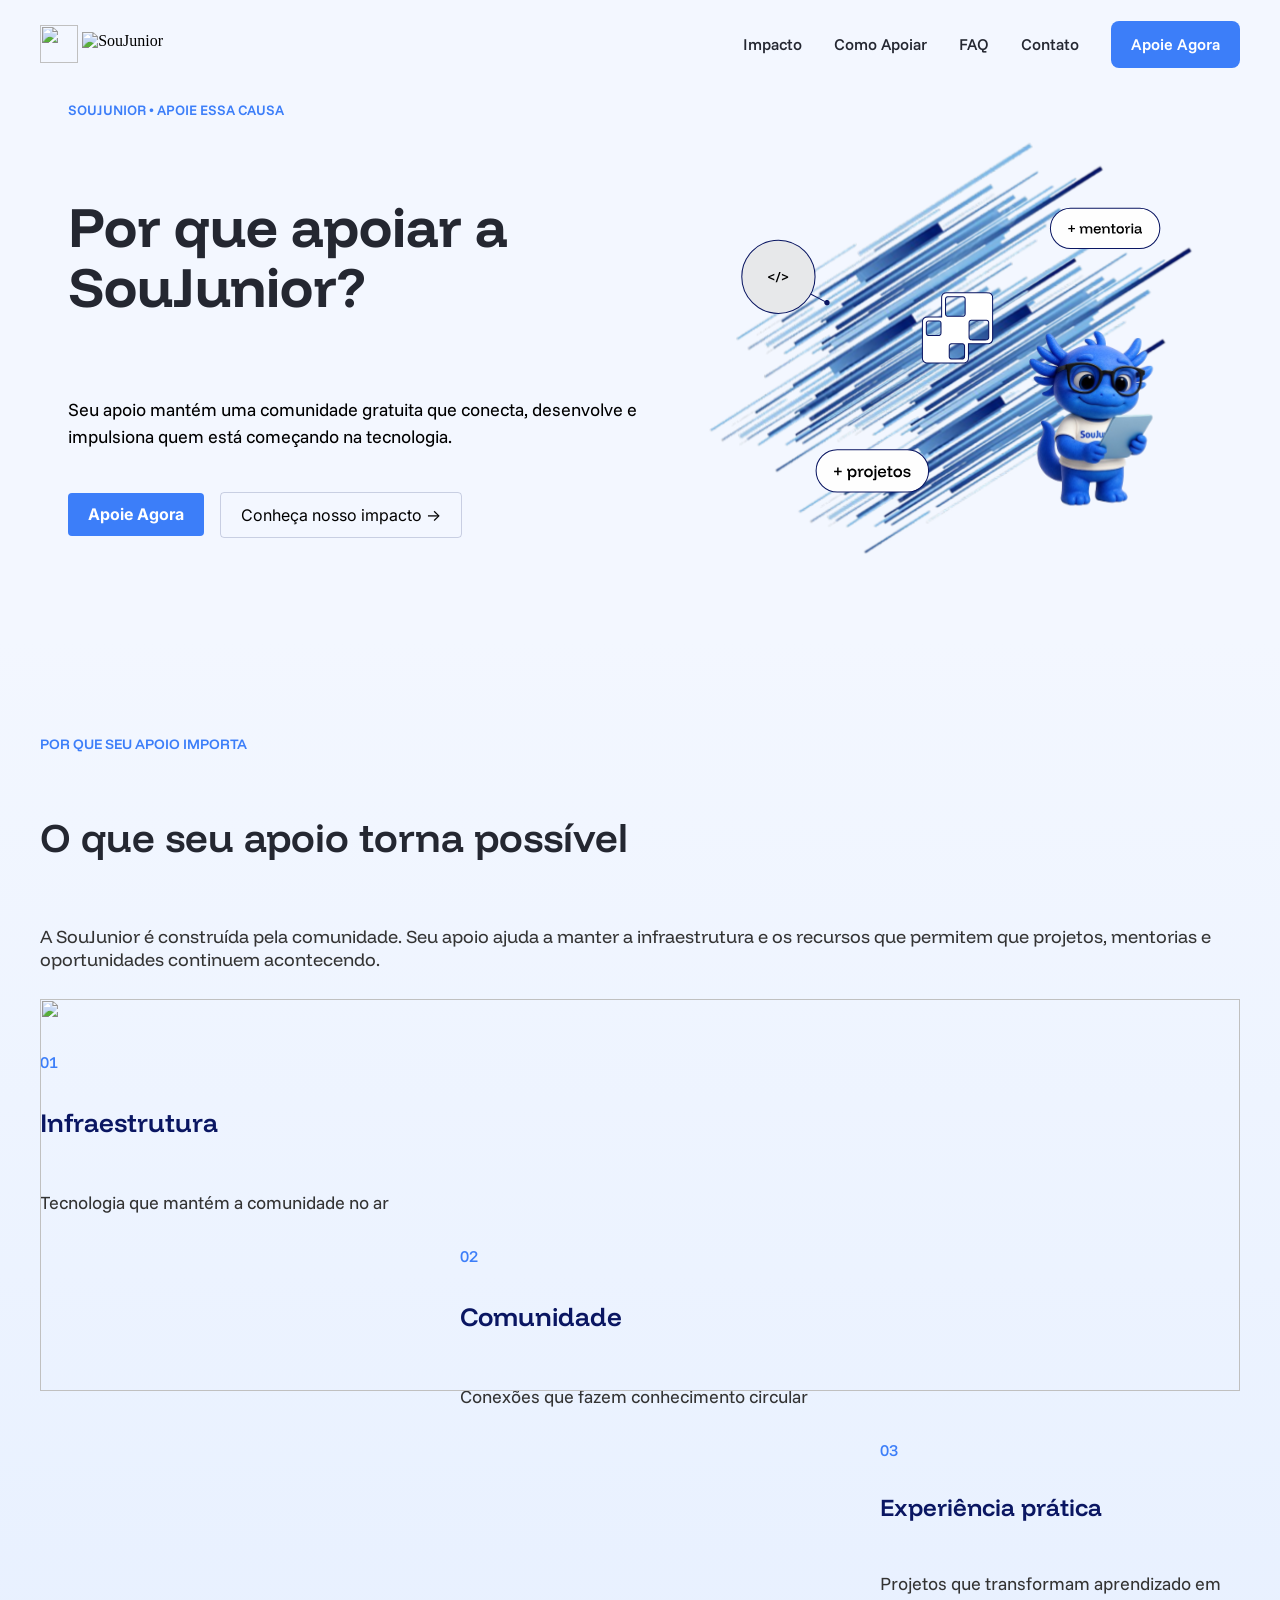
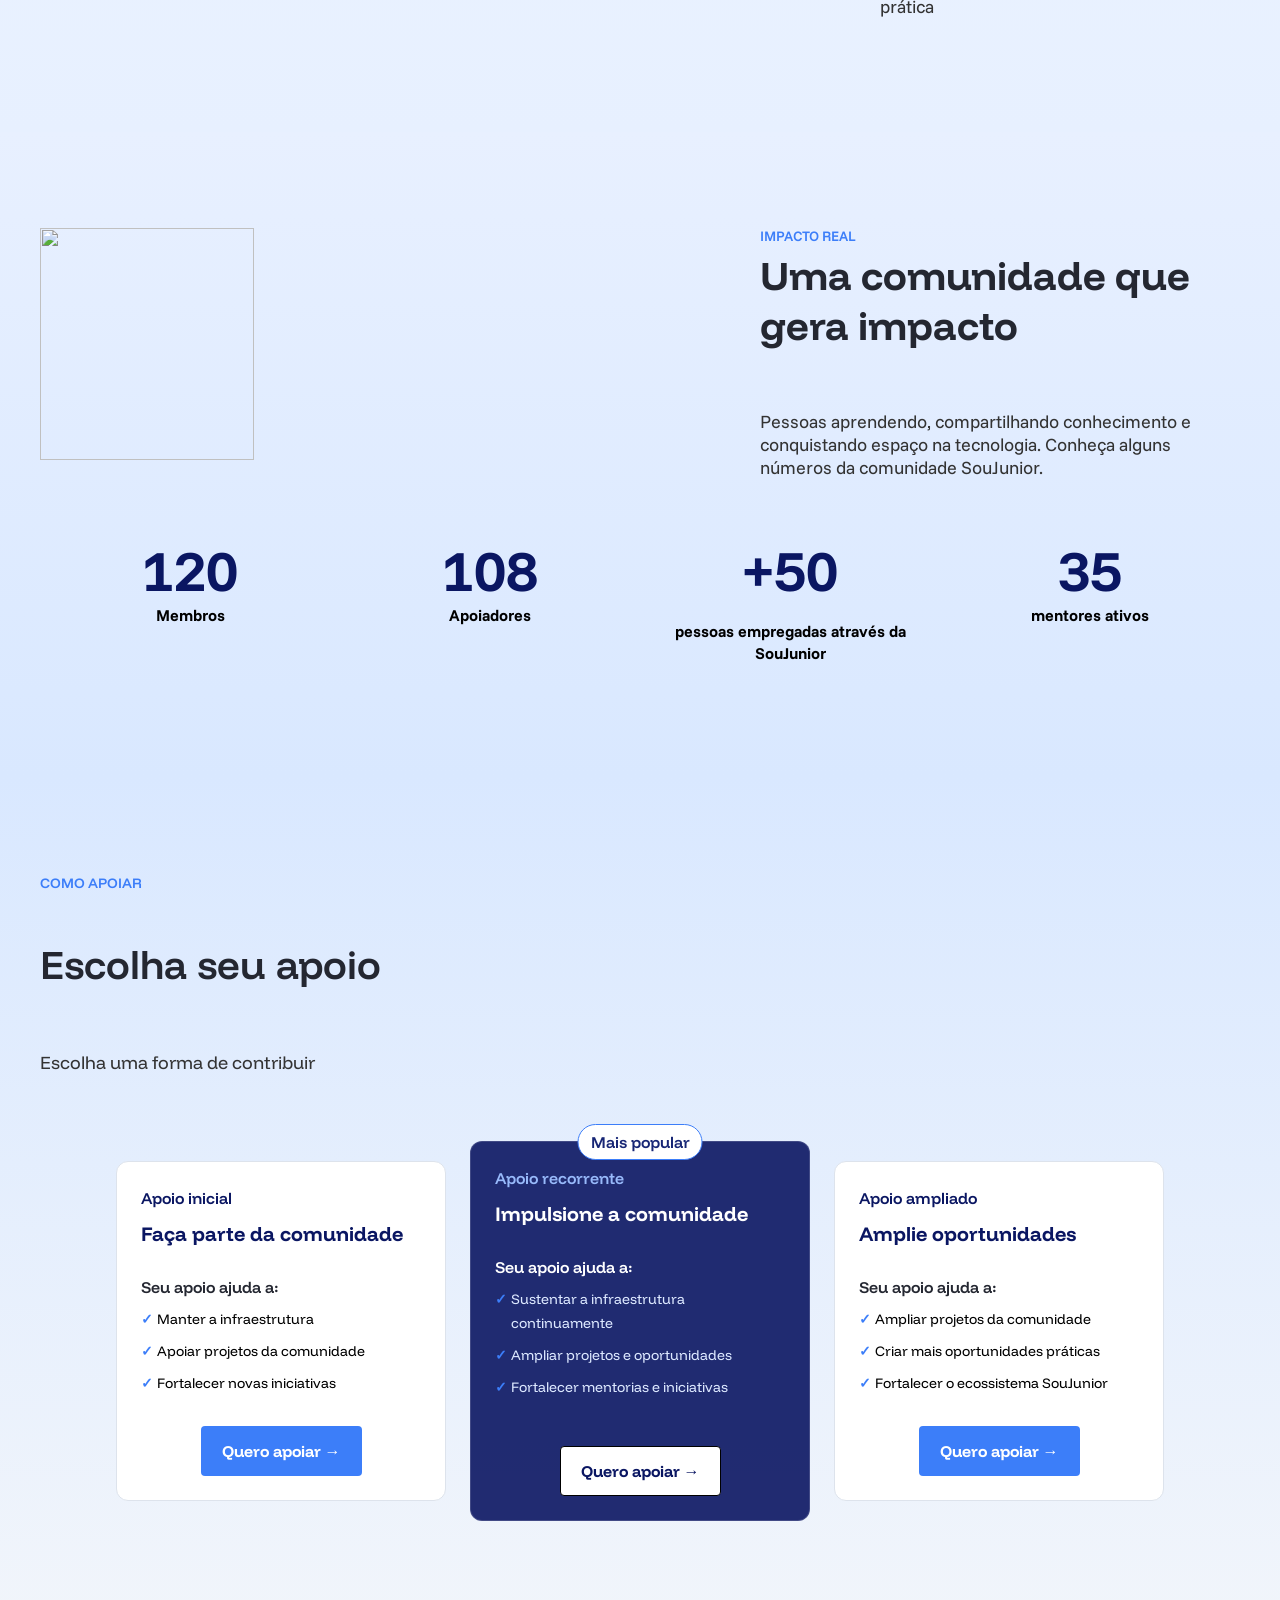
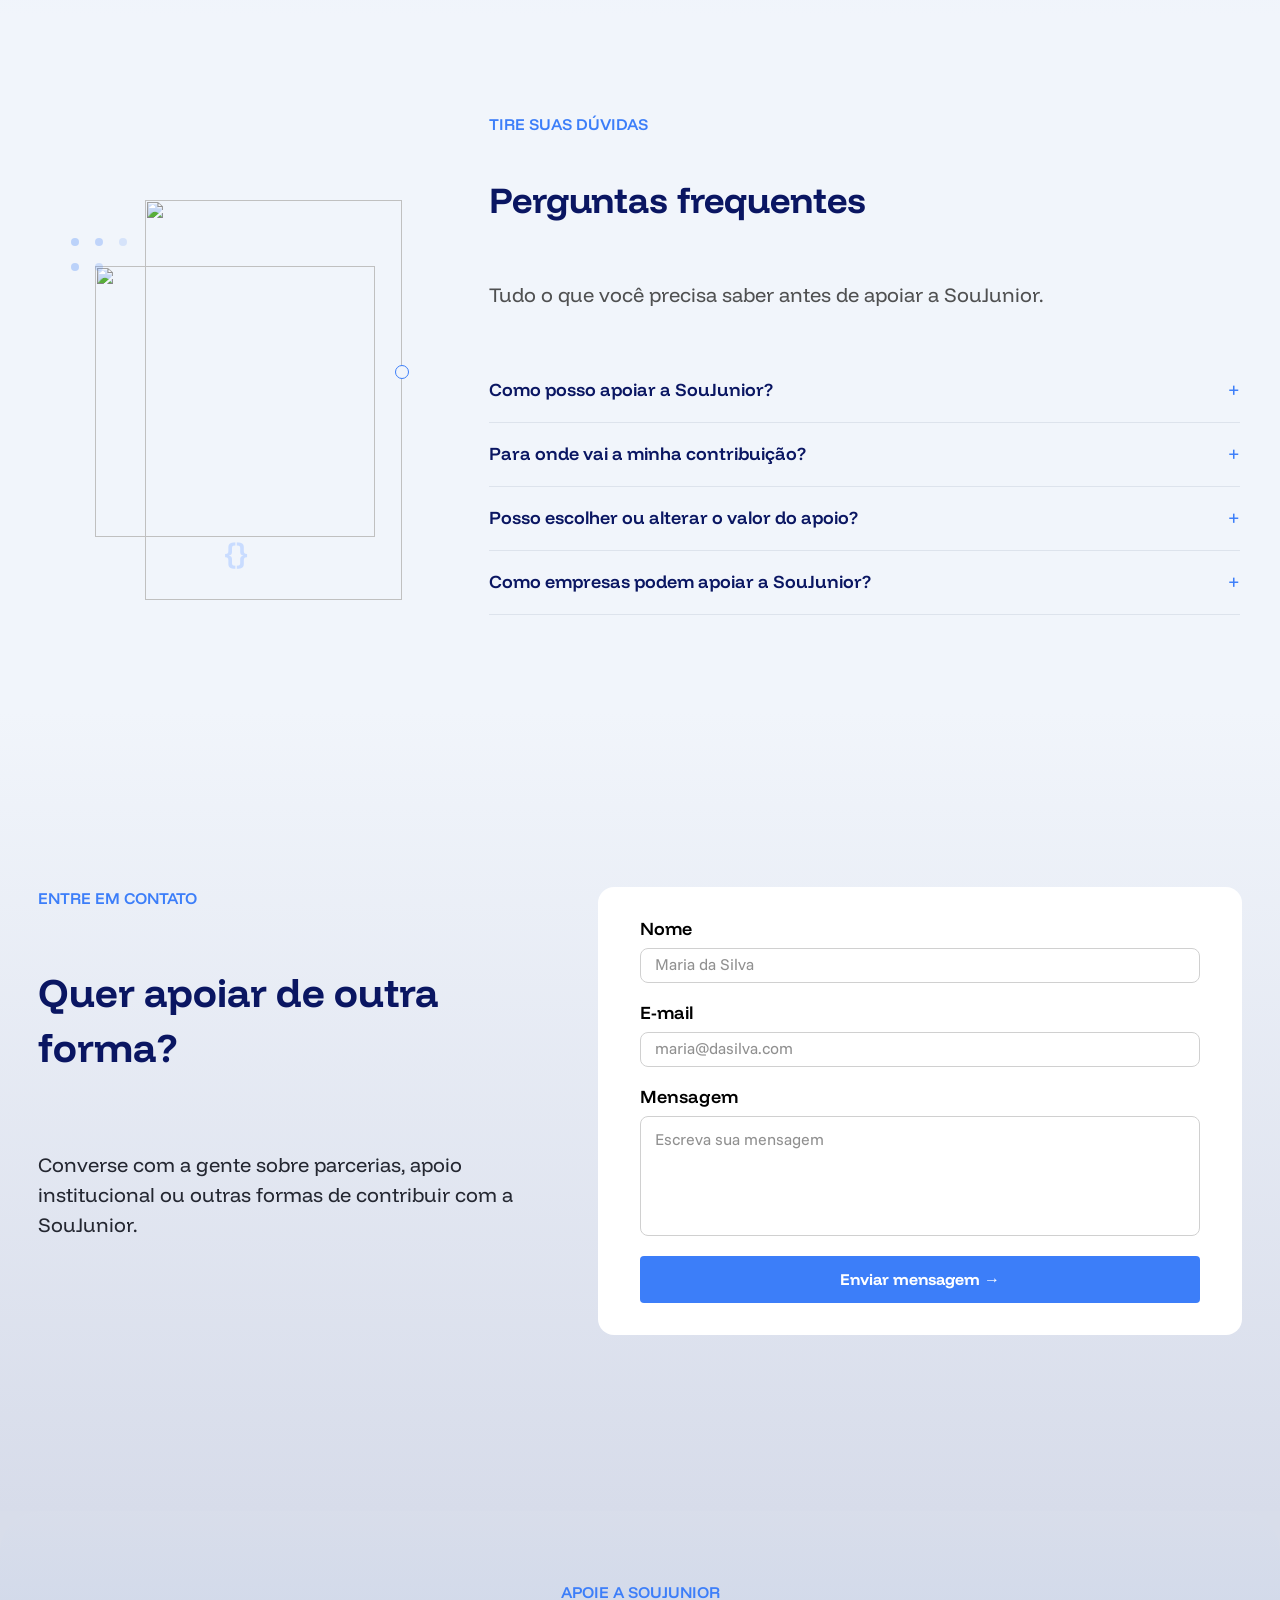
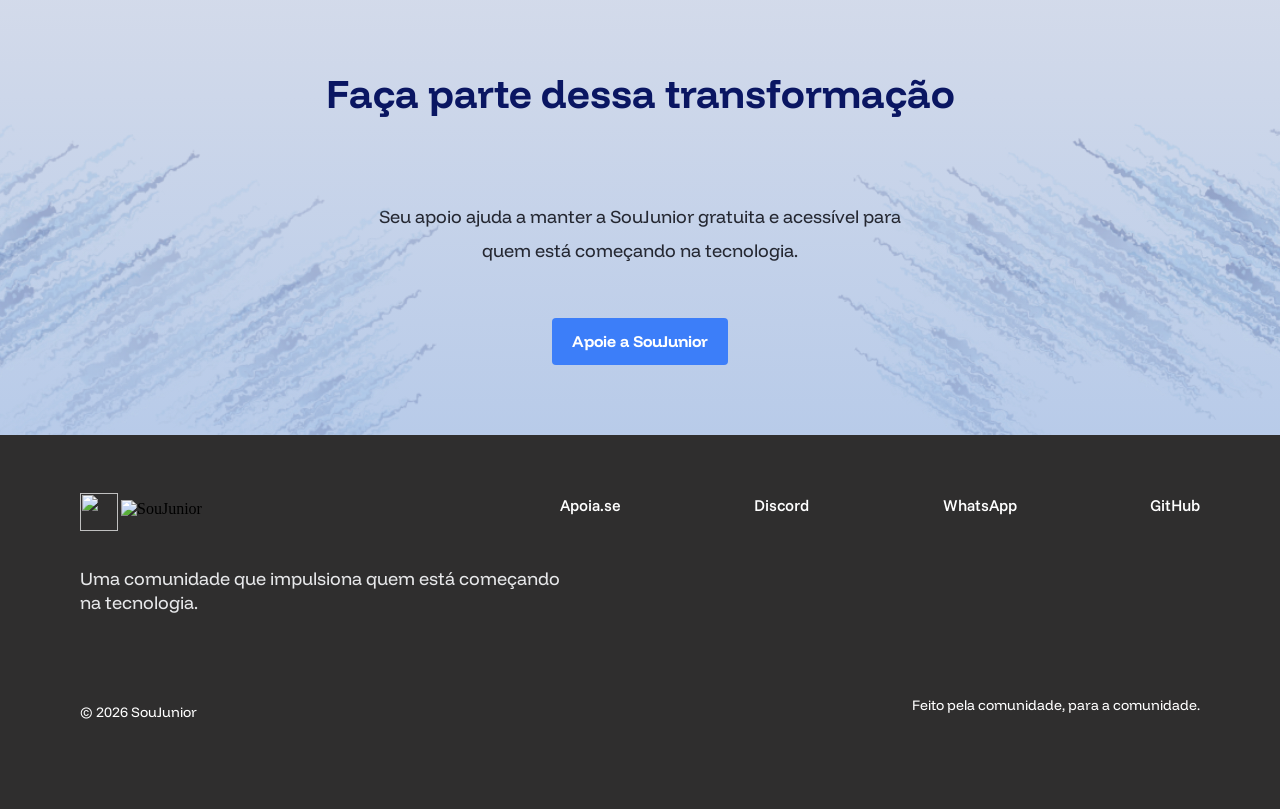
==== frontend/index.html @ 862be3fe "feat: ajusta responsividade e interacoes visuais" ====
<!doctype html>
<html lang="pt-BR">

<head>
  <meta charset="utf-8" />
  <meta name="viewport" content="width=device-width, initial-scale=1" />
  <title>SouJunior — Apoie essa causa</title>
  <link rel="stylesheet" href="css/global.css" />
  <link rel="stylesheet" href="css/style.css" />
</head>

<body>
  <div class="landing-desktop-hi">
    <!-- ==================== HEADER / NAVEGAÇÃO ==================== -->
    <header class="header">
      <div class="header-container">
        <a href="#" class="logomarca" aria-label="SouJunior — voltar ao topo">
          <img class="icone" src="https://c.animaapp.com/MMr1Q--NL_HoixoJA_D-SA/img/icone.svg" alt="" />
          <div class="vector-wrapper">
            <img class="vector-7" src="https://c.animaapp.com/MMr1Q--NL_HoixoJA_D-SA/img/vector.svg" alt="SouJunior" />
          </div>
        </a>
        <nav class="navbar" aria-label="Navegação principal">
          <a href="#impacto" class="text-wrapper-53">Impacto</a>
          <a href="#como-apoiar" class="text-wrapper-53">Como Apoiar</a>
          <a href="#faq" class="text-wrapper-53">FAQ</a>
          <a href="#contato" class="text-wrapper-53">Contato</a>
          <a href="#como-apoiar" class="apoie-agora-CTA">
            <div class="text-wrapper-54">Apoie Agora</div>
          </a>

          <button class="mobile-menu-button" type="button" aria-label="Abrir menu" aria-expanded="false">
            ☰
          </button>

        </nav>
      </div>
    </header>

    <main>
      <!-- ==================== HERO ==================== -->
      <section class="hero">
        <div class="hero-container">
          <div class="hero-content">
            <div class="hero-copy">
              <p class="text-wrapper">SOUJUNIOR • APOIE ESSA CAUSA</p>
              <h1 class="div">Por que apoiar a SouJunior?</h1>
              <p class="p">
                Seu apoio mantém uma comunidade gratuita que conecta,
                desenvolve e impulsiona quem está começando na tecnologia.
              </p>
            </div>
            <div class="hero-actions">
              <a href="#como-apoiar" class="primary-button">
                <div class="text-wrapper-2">Apoie Agora</div>
              </a>
              <a href="#impacto" class="secondary-button">
                <div class="SECONDARY-CTA">Conheça nosso impacto →</div>
              </a>
            </div>
          </div>
          <div class="hero-visual" aria-hidden="true">
            <img class="hero-art" src="assets/images/desenho-hero/hero-art.svg" alt="" />
          </div>
        </div>
      </section>

      <!-- ==================== POR QUE APOIAR ==================== -->
      <section class="support-reason">
        <div class="support-reason-2">
          <div class="support-intro">
            <p class="text-wrapper-6">POR QUE SEU APOIO IMPORTA</p>
            <h2 class="text-wrapper-7">O que seu apoio torna possível</h2>
            <p class="text-wrapper-8">
              A SouJunior é construída pela comunidade. Seu apoio ajuda a
              manter a infraestrutura e os recursos que permitem que projetos,
              mentorias e oportunidades continuem acontecendo.
            </p>
          </div>
          <div class="support-reasons">
            <div class="reason-row">
              <div class="reason-item">
                <div class="text-wrapper-9" aria-hidden="true">01</div>
                <h3 class="text-wrapper-10">Infraestrutura</h3>
                <p class="text-wrapper-11">
                  Tecnologia que mantém a comunidade no ar
                </p>
              </div>
            </div>
            <div class="reason-item-wrapper">
              <div class="reason-item">
                <div class="text-wrapper-9" aria-hidden="true">02</div>
                <h3 class="text-wrapper-10">Comunidade</h3>
                <p class="text-wrapper-11">
                  Conexões que fazem conhecimento circular
                </p>
              </div>
            </div>
            <div class="div-wrapper">
              <div class="reason-item">
                <div class="text-wrapper-9" aria-hidden="true">03</div>
                <h3 class="text-wrapper-12">Experiência prática</h3>
                <p class="text-wrapper-11">
                  Projetos que transformam aprendizado em prática
                </p>
              </div>
            </div>
            <img class="reason-path" alt="" src="https://c.animaapp.com/MMr1Q--NL_HoixoJA_D-SA/img/reason-path.svg" />
          </div>
        </div>
      </section>

      <!-- ==================== IMPACTO ==================== -->
      <section class="impact" id="impacto">
        <div class="impact-container">
          <img class="dot-grid" alt="" src="https://c.animaapp.com/MMr1Q--NL_HoixoJA_D-SA/img/dot-grid.svg" />
          <div class="impact-intro">
            <div class="text-wrapper">IMPACTO REAL</div>
            <h2 class="text-wrapper-13">Uma comunidade que gera impacto</h2>
            <p class="text-wrapper-11">
              Pessoas aprendendo, compartilhando conhecimento e conquistando
              espaço na tecnologia. Conheça alguns números da comunidade
              SouJunior.
            </p>
          </div>
          <div class="impact-metric">
            <div class="metric">
              <div class="text-wrapper-14">120</div>
              <div class="text-wrapper-15">Membros</div>
            </div>
            <div class="metric-2">
              <div class="text-wrapper-14">108</div>
              <div class="text-wrapper-15">Apoiadores</div>
            </div>
            <div class="metric-3">
              <div class="text-wrapper-14">+50</div>
              <p class="text-wrapper-15">
                pessoas empregadas através da SouJunior
              </p>
            </div>
            <div class="metric-4">
              <div class="text-wrapper-14">35</div>
              <div class="text-wrapper-15">mentores ativos</div>
            </div>
          </div>
        </div>
      </section>

      <!-- ==================== COMO APOIAR ==================== -->
      <section class="support" id="como-apoiar">
        <div class="support-container">
          <div class="support-intro-2">
            <div class="text-wrapper-17">COMO APOIAR</div>
            <h2 class="text-wrapper-18">Escolha seu apoio</h2>
            <p class="text-wrapper-19">Escolha uma forma de contribuir</p>
          </div>
          <div class="support-options">

            <article class="support-option">
              <div class="support-option__content">
                <h3 class="support-option__eyebrow">Apoio inicial</h3>
                <div class="support-option__header">
                  <p class="support-option__title">Faça parte da comunidade</p>
                  <img class="support-option__divider" alt=""
                    src="https://c.animaapp.com/MMr1Q--NL_HoixoJA_D-SA/img/vector-3.svg" />
                </div>
                <div class="support-option__benefits">
                  <p class="support-option__benefits-label">Seu apoio ajuda a:</p>
                  <ul class="benefit-list">
                    <li class="benefit-item">Manter a infraestrutura</li>
                    <li class="benefit-item">Apoiar projetos da comunidade</li>
                    <li class="benefit-item">Fortalecer novas iniciativas</li>
                  </ul>
                </div>
              </div>
              <a href="https://novo.apoia.se/support/soujunior/new" target="_blank" rel="noopener noreferrer"
                class="support-option__cta">Quero apoiar →</a>
            </article>

            <article class="support-option support-option--featured">
              <span class="support-option__badge">Mais popular</span>
              <div class="support-option__content">
                <h3 class="support-option__eyebrow">Apoio recorrente</h3>
                <div class="support-option__header">
                  <p class="support-option__title">Impulsione a comunidade</p>
                  <img class="support-option__divider" alt=""
                    src="https://c.animaapp.com/MMr1Q--NL_HoixoJA_D-SA/img/vector-3.svg" />
                </div>
                <div class="support-option__benefits">
                  <p class="support-option__benefits-label">Seu apoio ajuda a:</p>
                  <ul class="benefit-list">
                    <li class="benefit-item">Sustentar a infraestrutura continuamente</li>
                    <li class="benefit-item">Ampliar projetos e oportunidades</li>
                    <li class="benefit-item">Fortalecer mentorias e iniciativas</li>
                  </ul>
                </div>
              </div>
              <a href="https://novo.apoia.se/support/soujunior/new" target="_blank" rel="noopener noreferrer"
                class="support-option__cta">Quero apoiar →</a>
            </article>

            <article class="support-option">
              <div class="support-option__content">
                <h3 class="support-option__eyebrow">Apoio ampliado</h3>
                <div class="support-option__header">
                  <p class="support-option__title">Amplie oportunidades</p>
                  <img class="support-option__divider" alt=""
                    src="https://c.animaapp.com/MMr1Q--NL_HoixoJA_D-SA/img/vector-3.svg" />
                </div>
                <div class="support-option__benefits">
                  <p class="support-option__benefits-label">Seu apoio ajuda a:</p>
                  <ul class="benefit-list">
                    <li class="benefit-item">Ampliar projetos da comunidade</li>
                    <li class="benefit-item">Criar mais oportunidades práticas</li>
                    <li class="benefit-item">Fortalecer o ecossistema SouJunior</li>
                  </ul>
                </div>
              </div>
              <a href="https://novo.apoia.se/support/soujunior/new" target="_blank" rel="noopener noreferrer"
                class="support-option__cta">Quero apoiar →</a>
            </article>

          </div>
          <div class="support-carousel-controls" aria-hidden="true">
            <span class="carousel-arrow">←</span>

            <div class="carousel-dots">
              <span></span>
              <span class="active"></span>
              <span></span>
            </div>

            <span class="carousel-arrow">→</span>
          </div>

        </div>
      </section>

      <!-- ==================== FAQ ==================== -->
      <section class="FAQ" id="faq">
        <div class="FAQ-container">
          <div class="FAQ-visual" aria-hidden="true">
            <div class="text-wrapper-37">{}</div>
            <img class="jutsu-juno-FAQ" alt=""
              src="https://c.animaapp.com/MMr1Q--NL_HoixoJA_D-SA/img/jutsu-juno-faq-1.png" />
            <img class="vector-3" alt="" src="https://c.animaapp.com/MMr1Q--NL_HoixoJA_D-SA/img/vector-10.svg" />
            <div class="ellipse"></div>
            <div class="ellipse-2"></div>
            <div class="ellipse-3"></div>
            <div class="ellipse-4"></div>
            <div class="ellipse-5"></div>
            <div class="ellipse-6"></div>
          </div>
          <div class="FAQ-content">
            <div class="FAQ-intro">
              <div class="text-wrapper-38">TIRE SUAS DÚVIDAS</div>
              <h2 class="text-wrapper-39">Perguntas frequentes</h2>
              <p class="text-wrapper-40">
                Tudo o que você precisa saber antes de apoiar a SouJunior.
              </p>
            </div>
            <div class="FAQ-list">
              <div class="FAQ-item">
                <button class="FAQ-question" type="button" aria-expanded="false" aria-controls="faq-resposta-1">
                  <span class="text-wrapper-41">Como posso apoiar a SouJunior?</span>
                  <span class="text-wrapper-42" aria-hidden="true">+</span>
                </button>
                <div class="FAQ-answer" id="faq-resposta-1">
                  <p>
                    Você pode apoiar escolhendo um dos planos na seção "Como
                    Apoiar" — apoio inicial, recorrente ou ampliado — e
                    concluindo sua contribuição direto pelo Apoia.se.
                  </p>
                </div>
              </div>

              <div class="FAQ-item">
                <button class="FAQ-question" type="button" aria-expanded="false" aria-controls="faq-resposta-2">
                  <span class="text-wrapper-41">Para onde vai a minha contribuição?</span>
                  <span class="text-wrapper-42" aria-hidden="true">+</span>
                </button>
                <div class="FAQ-answer" id="faq-resposta-2">
                  <p>
                    Sua contribuição ajuda a manter a infraestrutura da
                    comunidade, viabilizar mentorias e sustentar projetos
                    práticos para quem está começando na tecnologia.
                  </p>
                </div>
              </div>

              <div class="FAQ-item">
                <button class="FAQ-question" type="button" aria-expanded="false" aria-controls="faq-resposta-3">
                  <span class="text-wrapper-41">Posso escolher ou alterar o valor do apoio?</span>
                  <span class="text-wrapper-42" aria-hidden="true">+</span>
                </button>
                <div class="FAQ-answer" id="faq-resposta-3">
                  <p>
                    Sim! Você escolhe o plano que fizer mais sentido pra você
                    e pode ajustar ou cancelar sua contribuição a qualquer
                    momento pela plataforma do Apoia.se.
                  </p>
                </div>
              </div>

              <div class="FAQ-item">
                <button class="FAQ-question" type="button" aria-expanded="false" aria-controls="faq-resposta-4">
                  <span class="text-wrapper-41">Como empresas podem apoiar a SouJunior?</span>
                  <span class="text-wrapper-42" aria-hidden="true">+</span>
                </button>
                <div class="FAQ-answer" id="faq-resposta-4">
                  <p>
                    Empresas podem contribuir através de parcerias
                    institucionais ou patrocínios. Entre em contato pela seção
                    "Contato" para conversar sobre as opções disponíveis.
                  </p>
                </div>
              </div>
            </div>
          </div>
        </div>
      </section>

      <!-- ==================== CONTATO ==================== -->
      <section class="contact" id="contato">
        <div class="contact-container">
          <div class="contact-content">
            <div class="contact-info">
              <div class="contact-header">
                <div class="text-wrapper-38">ENTRE EM CONTATO</div>
              </div>
              <h2 class="text-wrapper-43">Quer apoiar de outra forma?</h2>
              <p class="text-wrapper-44">
                Converse com a gente sobre parcerias, apoio institucional ou
                outras formas de contribuir com a SouJunior.
              </p>
            </div>
            <form class="contact-form" id="contact-form" novalidate>
              <div class="contact-form-content">
                <div class="div-4">
                  <label for="contato-nome" class="text-wrapper-45">Nome</label>
                  <div class="frame">
                    <input type="text" id="contato-nome" name="nome" class="text-wrapper-46 form-input"
                      placeholder="Maria da Silva" autocomplete="name" required />
                  </div>
                </div>
                <div class="div-4">
                  <label for="contato-email" class="text-wrapper-45">E-mail</label>
                  <div class="frame-2">
                    <input type="email" id="contato-email" name="email" class="text-wrapper-46 form-input"
                      placeholder="maria@dasilva.com" autocomplete="email" required />
                  </div>
                </div>
                <div class="field-message">
                  <label for="contato-mensagem" class="text-wrapper-45">Mensagem</label>
                  <div class="frame-3">
                    <textarea id="contato-mensagem" name="mensagem" class="text-wrapper-47 form-input"
                      placeholder="Escreva sua mensagem" rows="4" required></textarea>
                  </div>
                </div>
                <button type="submit" class="CTA-2">
                  <div class="text-wrapper-25">Enviar mensagem →</div>
                </button>
              </div>
            </form>
          </div>
        </div>
      </section>
    </main>

    <!-- ==================== CTA FINAL ==================== -->
    <div class="full-final-CTA">
      <div class="final-CTA">
        <div class="final-CTA-container">
          <div class="text-wrapper-48">APOIE A SOUJUNIOR</div>
          <h2 class="text-wrapper-49">Faça parte dessa transformação</h2>
          <p class="text-wrapper-50">
            Seu apoio ajuda a manter a SouJunior gratuita e acessível para
            quem está começando na tecnologia.
          </p>
          <a href="https://apoia.se/soujunior" target="_blank" rel="noopener noreferrer" class="CTA-3">
            <div class="text-wrapper-25">Apoie a SouJunior</div>
          </a>
        </div>
        <img class="cta-streaks-left" alt="" src="assets/images/desenho-final-cta/final-cta-left-streaks.png" />
        <img class="cta-streaks-right" alt="" src="assets/images/desenho-final-cta/final-cta-right-streaks.png" />
      </div>
    </div>

    <!-- ==================== FOOTER ==================== -->
    <footer class="footer">
      <div class="footer-container">
        <div class="footer-main">
          <div class="footer-brand">
            <div class="logomarca">
              <img class="icone" alt="" src="https://c.animaapp.com/MMr1Q--NL_HoixoJA_D-SA/img/icone-1.svg" />
              <div class="logotipo">
                <img class="vector-5" alt="SouJunior"
                  src="https://c.animaapp.com/MMr1Q--NL_HoixoJA_D-SA/img/vector-2.svg" />
              </div>
            </div>
            <p class="text-wrapper-51">
              Uma comunidade que impulsiona quem está começando na tecnologia.
            </p>
          </div>

          <nav class="footer-links" aria-label="Links da SouJunior">
            <a href="https://apoia.se/soujunior" target="_blank" rel="noopener noreferrer">Apoia.se</a>
            <a href="https://discord.gg/FkBcf3vdQZ" target="_blank" rel="noopener noreferrer">Discord</a>
            <a href="https://chat.whatsapp.com/JJzCM1qMK1w1YOhOk7QB3W" target="_blank"
              rel="noopener noreferrer">WhatsApp</a>
            <a href="https://github.com/SouJunior/" target="_blank" rel="noopener noreferrer">GitHub</a>
          </nav>
        </div>
        <img class="vector-6" alt="" src="https://c.animaapp.com/MMr1Q--NL_HoixoJA_D-SA/img/vector-8.svg" />
        <div class="footer-bottom">
          <div class="text-wrapper-52">© 2026 SouJunior</div>
          <p class="text-wrapper-52">
            Feito pela comunidade, para a comunidade.
          </p>
        </div>
      </div>
    </footer>
  </div>
</body>

</html>
---- frontend/css/global.css ----
@import url("https://cdnjs.cloudflare.com/ajax/libs/meyer-reset/2.0/reset.min.css");
@import url("https://fonts.googleapis.com/css?family=Funnel+Sans:500,400,600|Funnel+Display:400,500,700,600|Inter:700,400");
* {
  -webkit-font-smoothing: antialiased;
  box-sizing: border-box;
}
html,
body {
  margin: 0px;
  min-height: 100%;
}
/* a blue color as a generic focus style */
button:focus-visible {
  outline: 2px solid #4a90e2 !important;
  outline: -webkit-focus-ring-color auto 5px !important;
}
a {
  text-decoration: none;
}
---- frontend/css/style.css ----
/* ==========================================================================
   SOUJUNIOR — LANDING PAGE

   Índice
   01. Base
   02. Header
   03. Hero
   04. Por que apoiar
   05. Impacto
   06. Como apoiar
   07. FAQ
   08. Contato
   09. CTA final
   10. Footer
   11. Acessibilidade
   12. Responsividade

   Convenções
   - Tamanhos e espaçamentos em rem (1rem = 16px) e %.
   - Bordas, linhas e sombras de 1px permanecem em px.
   ========================================================================== */

/* ==========================================================================
   01. BASE
   ========================================================================== */

html,
body {
  margin: 0;
  padding: 0;
  width: 100%;
  min-height: 100%;
  scroll-behavior: smooth;
}

.landing-desktop-hi {
  display: flex;
  flex-direction: column;
  align-items: stretch;
  justify-content: flex-start;
  position: relative;
  width: 100%;
  min-height: 100vh;
  background-color: #ededed;
  overflow-y: auto;
}

/* Links e botões */
.landing-desktop-hi a {
  text-decoration: none;
  color: inherit;
}

.landing-desktop-hi button {
  font-family: inherit;
  font-size: inherit;
  color: inherit;
  background: none;
  border: none;
  cursor: pointer;
  text-align: left;
}

/* Corrige o bug de "tela travada"*/
.landing-desktop-hi a,
.landing-desktop-hi button {
  touch-action: manipulation;
  -webkit-touch-callout: none;
  -webkit-user-select: none;
  user-select: none;
}

.landing-desktop-hi a:focus-visible,
.landing-desktop-hi button:focus-visible {
  outline: 2px solid #3c7ef9;
  outline-offset: 2px;
  border-radius: 0.25rem;
}

/* Logotipo (header e footer) */
.landing-desktop-hi .logomarca {
  display: flex;
  width: 12.75rem;
  height: 2.375rem;
  align-items: center;
  justify-content: center;
  position: relative;
}

.landing-desktop-hi .icone {
  position: relative;
  width: 2.375rem;
  height: 2.375rem;
}


/* ==========================================================================
   02. HEADER
   ========================================================================== */

.landing-desktop-hi .header {
  display: flex;
  width: 100%;
  height: 5.5rem;
  align-items: center;
  justify-content: center;
  position: fixed;
  top: 0;
  left: 0;
  z-index: 1000;
  background-color: transparent;
  transition:
    background-color 0.3s ease,
    box-shadow 0.3s ease;
}

.landing-desktop-hi .header.scrolled {
  background-color: #ffffff;
  box-shadow: 0 2px 12px rgba(0, 0, 0, 0.08);
}

.landing-desktop-hi .header-container {
  display: flex;
  width: 75rem;
  max-width: calc(100% - 3rem);
  margin: 0 auto;
  align-items: center;
  justify-content: space-between;
  position: relative;
  align-self: stretch;
}

.landing-desktop-hi .vector-wrapper {
  display: flex;
  width: 10.625rem;
  height: 2.375rem;
  align-items: center;
  justify-content: center;
  position: relative;
  margin-left: -0.25rem;
}

.landing-desktop-hi .vector-7 {
  position: relative;
  width: 9.5994rem;
  height: 1.525rem;
}

.landing-desktop-hi .navbar {
  display: inline-flex;
  align-items: center;
  justify-content: center;
  gap: 2rem;
  position: relative;
  flex: 0 0 auto;
}

.landing-desktop-hi .text-wrapper-53 {
  position: relative;
  width: fit-content;
  font-family: "Funnel Sans", Helvetica;
  font-weight: 500;
  color: #242731;
  font-size: 1rem;
  letter-spacing: 0;
  line-height: 1.5rem;
  white-space: nowrap;

}

.landing-desktop-hi .navbar>a:not(.apoie-agora-CTA):hover {
  color: #3c7ef9;
}

.landing-desktop-hi .apoie-agora-CTA {
  display: inline-flex;
  align-items: center;
  justify-content: center;
  padding: 0.75rem 1.25rem;
  position: relative;
  flex: 0 0 auto;
  background-color: #3c7ef9;
  border-radius: 0.5rem;
}

.landing-desktop-hi .text-wrapper-54 {
  position: relative;
  width: fit-content;
  margin-top: -1px;
  font-family: "Funnel Sans", Helvetica;
  font-weight: 600;
  color: #ffffff;
  font-size: 1rem;
  letter-spacing: 0;
  line-height: 1.5rem;
  white-space: nowrap;
}

.landing-desktop-hi .mobile-menu-button {
  display: none;
}

/* ==========================================================================
   03. HERO
   ========================================================================== */

.landing-desktop-hi .hero {
  display: flex;
  min-height: 40rem;
  align-items: center;
  justify-content: center;
  position: relative;
  align-self: stretch;
  width: 100%;
  padding: 0 1.5rem;
  box-sizing: border-box;
  background-color: #f3f7ff;
}

.landing-desktop-hi .hero-container {
  display: flex;
  width: 100%;
  max-width: 75rem;
  align-items: center;
  justify-content: center;
  gap: 4rem;
  position: relative;
  align-self: stretch;
}

/* Texto */
.landing-desktop-hi .hero-content {
  display: flex;
  flex-direction: column;
  width: 35.5625rem;
  align-items: flex-start;
  justify-content: center;
  gap: 1.5rem;
  position: relative;
}

.landing-desktop-hi .hero-copy {
  display: flex;
  flex-direction: column;
  align-items: flex-start;
  gap: 1rem;
  position: relative;
  align-self: stretch;
  width: 100%;
  flex: 0 0 auto;
}

.landing-desktop-hi .text-wrapper {
  position: relative;
  width: fit-content;
  margin-top: -1px;
  font-family: "Funnel Sans", Helvetica;
  font-weight: 600;
  color: #3c7ef9;
  font-size: 0.875rem;
  letter-spacing: 0;
  line-height: normal;
}

.landing-desktop-hi .div {
  position: relative;
  align-self: stretch;
  font-family: "Funnel Display", Helvetica;
  font-weight: 700;
  color: #242731;
  font-size: 3.5rem;
  letter-spacing: 0;
  line-height: 3.75rem;
}

.landing-desktop-hi .p {
  position: relative;
  align-self: stretch;
  font-family: "Funnel Sans", Helvetica;
  font-weight: 400;
  color: #000000;
  font-size: 1.125rem;
  letter-spacing: 0;
  line-height: 1.6875rem;
}

/* Botões */
.landing-desktop-hi .hero-actions {
  display: inline-flex;
  align-items: center;
  justify-content: center;
  gap: 1rem;
  position: relative;
  flex: 0 0 auto;
}

.landing-desktop-hi .primary-button {
  display: inline-flex;
  align-items: center;
  justify-content: center;
  padding: 0.75rem 1.25rem;
  position: relative;
  flex: 0 0 auto;
  background-color: #3c7ef9;
  border-radius: 0.25rem;
}

.landing-desktop-hi .text-wrapper-2 {
  position: relative;
  width: fit-content;
  margin-top: -1px;
  font-family: "Inter", Helvetica;
  font-weight: 700;
  color: #ffffff;
  font-size: 1rem;
  letter-spacing: 0;
  line-height: normal;
  white-space: nowrap;
}

.landing-desktop-hi .secondary-button {
  display: inline-flex;
  align-items: center;
  justify-content: center;
  padding: 0.75rem 1.25rem;
  position: relative;
  flex: 0 0 auto;
  border-radius: 0.25rem;
  border: 1px solid rgba(10, 22, 98, 0.18);
}


.landing-desktop-hi .SECONDARY-CTA {
  position: relative;
  width: fit-content;
  font-family: "Inter", Helvetica;
  font-weight: 400;
  color: #000000;
  font-size: 1rem;
  letter-spacing: 0;
  line-height: normal;
  white-space: nowrap;
}

/* Ilustração */
.landing-desktop-hi .hero-visual {
  position: relative;
  width: 32rem;
  max-width: 100%;
  transform: translateY(2.3rem);
}

.landing-desktop-hi .hero-art {
  display: block;
  width: 100%;
  height: auto;
}


/* ==========================================================================
   04. POR QUE APOIAR
   ========================================================================== */

.landing-desktop-hi .support-reason {
  display: flex;
  flex-direction: column;
  justify-content: center;
  align-items: center;
  align-self: stretch;
  position: relative;
  width: 100%;
  min-height: 45rem;
  padding: 6rem 1.5rem;
  box-sizing: border-box;
  background: linear-gradient(180deg,
      rgba(243, 247, 255, 1) 0%,
      rgba(231, 240, 255, 1) 100%);
}

.landing-desktop-hi .support-reason-2 {
  display: flex;
  flex-direction: column;
  justify-content: center;
  align-items: flex-start;
  gap: 4rem;
  position: relative;
  width: 100%;
  max-width: 75rem;
  flex: 0 0 auto;
}

/* Introdução */
.landing-desktop-hi .support-intro {
  display: flex;
  flex-direction: column;
  align-items: flex-start;
  justify-content: center;
  gap: 0.75rem;
  position: relative;
  align-self: stretch;
  width: 100%;
  flex: 0 0 auto;
}

.landing-desktop-hi .text-wrapper-6 {
  position: relative;
  width: fit-content;
  margin-top: -1px;
  font-family: "Funnel Display", Helvetica;
  font-weight: 600;
  color: #3c7ef9;
  font-size: 0.875rem;
  letter-spacing: 0;
  line-height: normal;
}

.landing-desktop-hi .text-wrapper-7 {
  position: relative;
  width: fit-content;
  font-family: "Funnel Display", Helvetica;
  font-weight: 600;
  color: #242731;
  font-size: 2.5rem;
  letter-spacing: 0;
  line-height: normal;
}

.landing-desktop-hi .text-wrapper-8 {
  position: relative;
  width: 100%;
  font-family: "Funnel Display", Helvetica;
  font-weight: 400;
  color: #333333;
  font-size: 1.125rem;
  letter-spacing: 0;
  line-height: normal;
}

/* Motivos */
.landing-desktop-hi .support-reasons {
  display: flex;
  flex-direction: column;
  align-items: flex-start;
  justify-content: center;
  gap: 0.9375rem;
  position: relative;
  width: 100%;
  flex: 0 0 auto;
}

.landing-desktop-hi .reason-row {
  display: flex;
  align-items: center;
  position: relative;
  align-self: stretch;
  width: 100%;
  flex: 0 0 auto;
}

.landing-desktop-hi .reason-item-wrapper {
  display: flex;
  align-items: center;
  justify-content: center;
  position: relative;
  align-self: stretch;
  width: 100%;
  flex: 0 0 auto;
}

.landing-desktop-hi .div-wrapper {
  display: flex;
  align-items: flex-end;
  justify-content: flex-end;
  position: relative;
  align-self: stretch;
  width: 100%;
  flex: 0 0 auto;
}

.landing-desktop-hi .reason-item {
  display: flex;
  flex-direction: column;
  width: 22.5rem;
  align-items: flex-start;
  gap: 0.5rem;
  position: relative;

}


.landing-desktop-hi .text-wrapper-9 {
  position: relative;
  width: fit-content;
  margin-top: -1px;
  font-family: "Funnel Display", Helvetica;
  font-weight: 500;
  color: #3c7ef9;
  font-size: 1rem;
  letter-spacing: 0;
  line-height: normal;
}

.landing-desktop-hi .text-wrapper-10 {
  position: relative;
  width: fit-content;
  font-family: "Funnel Display", Helvetica;
  font-weight: 600;
  color: #0a1662;
  font-size: 1.625rem;
  letter-spacing: 0;
  line-height: normal;
}

.landing-desktop-hi .text-wrapper-11 {
  position: relative;
  align-self: stretch;
  font-family: "Funnel Sans", Helvetica;
  font-weight: 400;
  color: #333333;
  font-size: 1.125rem;
  letter-spacing: 0;
  line-height: normal;
}

.landing-desktop-hi .text-wrapper-12 {
  position: relative;
  width: fit-content;
  font-family: "Funnel Display", Helvetica;
  font-weight: 600;
  color: #0a1662;
  font-size: 1.5rem;
  letter-spacing: 0;
  line-height: normal;

}

/* Movimento suave — título e descrição */
.landing-desktop-hi .reason-item .text-wrapper-10,
.landing-desktop-hi .reason-item .text-wrapper-11,
.landing-desktop-hi .reason-item .text-wrapper-12 {
  transition: transform 0.4s ease;
}

/* Elevação — números permanecem parados */
.landing-desktop-hi .reason-item:hover .text-wrapper-10,
.landing-desktop-hi .reason-item:hover .text-wrapper-11,
.landing-desktop-hi .reason-item:hover .text-wrapper-12 {
  transform: translateY(-3px);
}



.landing-desktop-hi .reason-path {
  position: absolute;
  top: -3.375rem;
  left: 0;
  width: 75rem;
  height: 24.5rem;
  pointer-events: none;

}


/* ==========================================================================
   05. IMPACTO
   ========================================================================== */

.landing-desktop-hi .impact {
  display: flex;
  flex-direction: column;
  align-items: center;
  gap: 0.625rem;
  position: relative;
  width: 100%;
  min-height: 39.125rem;
  padding: 6rem 1.5rem;
  box-sizing: border-box;
  background: linear-gradient(180deg,
      rgba(232, 240, 255, 1) 0%,
      rgba(217, 232, 255, 1) 100%);
}

.landing-desktop-hi .impact-container {
  display: flex;
  flex-direction: column;
  align-items: flex-end;
  gap: 3rem;
  position: relative;
  width: 100%;
  max-width: 75rem;
  min-height: 27.125rem;
}

.landing-desktop-hi .dot-grid {
  position: absolute;
  top: 0;
  left: 0;
  width: 13.375rem;
  height: 14.5rem;
}

/* Introdução */
.landing-desktop-hi .impact-intro {
  display: flex;
  flex-direction: column;
  width: 30rem;
  align-items: flex-start;
  justify-content: center;
  gap: 0.5rem;
  position: relative;
  flex: 0 0 auto;
}

.landing-desktop-hi .text-wrapper-13 {
  position: relative;
  align-self: stretch;
  margin-top: -0.1875rem;
  font-family: "Funnel Display", Helvetica;
  font-weight: 700;
  color: #242731;
  font-size: 2.5rem;
  letter-spacing: 0;
  line-height: normal;
}

/* Métricas */
.landing-desktop-hi .impact-metric {
  display: grid;
  grid-template-columns: repeat(4, 1fr);
  align-items: start;
  align-self: stretch;
  width: 100%;
}

.landing-desktop-hi .metric,
.landing-desktop-hi .metric-2,
.landing-desktop-hi .metric-3,
.landing-desktop-hi .metric-4 {
  display: flex;
  flex-direction: column;
  align-items: center;
  justify-content: flex-start;
  gap: 0.5rem;
  position: relative;
  width: 100%;
  text-align: center;
}

.landing-desktop-hi .text-wrapper-14 {
  display: inline-block;
  position: relative;
  width: fit-content;
  margin-top: -1px;
  font-family: "Funnel Display", Helvetica;
  font-weight: 700;
  color: #0a1662;
  font-size: 3.5rem;
  letter-spacing: 0;
  line-height: 3.25rem;
  white-space: nowrap;
  text-align: center;
  transition: transform 0.25s ease;
}

.landing-desktop-hi .text-wrapper-15 {
  display: inline-block;
  position: relative;
  width: 100%;
  font-family: "Funnel Sans", Helvetica;
  font-weight: 700;
  color: #000000;
  font-size: 1rem;
  letter-spacing: 0;
  line-height: 1.375rem;
  white-space: normal;
  text-align: center;
  transition: transform 0.25s ease;
}

.landing-desktop-hi .metric:hover .text-wrapper-14,
.landing-desktop-hi .metric-2:hover .text-wrapper-14,
.landing-desktop-hi .metric-3:hover .text-wrapper-14,
.landing-desktop-hi .metric-4:hover .text-wrapper-14 {
  transform: scale(1.25);
}

.landing-desktop-hi .metric:hover .text-wrapper-15,
.landing-desktop-hi .metric-2:hover .text-wrapper-15,
.landing-desktop-hi .metric-3:hover .text-wrapper-15,
.landing-desktop-hi .metric-4:hover .text-wrapper-15 {
  transform: scale(1.15);
}


/* ==========================================================================
   06. COMO APOIAR
   ========================================================================== */
/* Cards */
.landing-desktop-hi .support {
  display: flex;
  flex-direction: column;
  align-items: center;
  justify-content: center;
  gap: 0.625rem;
  position: relative;
  align-self: stretch;
  width: 100%;
  padding: 6rem 1.5rem;
  box-sizing: border-box;
  background: linear-gradient(180deg,
      rgba(217, 232, 255, 1) 0%,
      rgba(241, 245, 251, 1) 100%);
}

.landing-desktop-hi .support-container {
  display: flex;
  flex-direction: column;
  align-items: flex-start;
  gap: 3rem;
  position: relative;
  width: 100%;
  max-width: 75rem;
  flex: 0 0 auto;
}

/* Introdução */
.landing-desktop-hi .support-intro-2 {
  display: flex;
  flex-direction: column;
  align-items: flex-start;
  justify-content: center;
  gap: 0.75rem;
  position: relative;
  align-self: stretch;
  width: 100%;
  flex: 0 0 auto;
}

.landing-desktop-hi .text-wrapper-17 {
  position: relative;
  width: fit-content;
  margin-top: -1px;
  font-family: "Funnel Display", Helvetica;
  font-weight: 600;
  color: #3c7ef9;
  font-size: 0.875rem;
  letter-spacing: 0;
  line-height: 1.5rem;
  white-space: nowrap;
}

.landing-desktop-hi .text-wrapper-18 {
  position: relative;
  width: fit-content;
  font-family: "Funnel Display", Helvetica;
  font-weight: 600;
  color: #242731;
  font-size: 2.5rem;
  letter-spacing: 0;
  line-height: 1.2;
}

.landing-desktop-hi .text-wrapper-19 {
  position: relative;
  width: 100%;
  font-family: "Funnel Display", Helvetica;
  font-weight: 400;
  color: #333333;
  font-size: 1.125rem;
  letter-spacing: 0;
  line-height: 1.5rem;
}

/* Controles do carrossel — ocultos por padrão */
.landing-desktop-hi .support-carousel-controls {
  display: none;
}

/* Cards */
.landing-desktop-hi .support-options {
  display: flex;
  align-items: center;
  justify-content: center;
  gap: 1.5rem;
  position: relative;
  align-self: stretch;
  width: 100%;
  flex: 0 0 auto;
}

.landing-desktop-hi .support-option {
  --card-bg: #ffffff;
  --card-border: #dde3ec;
  --card-eyebrow: #0a1662;
  --card-title: #0a1662;
  --card-label: #242731;
  --card-text: #000000;
  --card-check: #3c7ef9;
  --card-cta-bg: #3c7ef9;
  --card-cta-color: #ffffff;
  --card-cta-border: transparent;

  display: flex;
  flex-direction: column;
  align-items: center;
  justify-content: space-between;
  position: relative;
  width: 20.625rem;
  min-height: 21.25rem;
  padding: 1.5rem;
  background-color: var(--card-bg);
  border: 1px solid var(--card-border);
  border-radius: 0.75rem;
  overflow: hidden;
  transition:
    transform 0.3s ease-out,
    box-shadow 0.3s ease-out;
}

.landing-desktop-hi .support-option:hover {
  transform: scale(1.03);
  box-shadow: 0 12px 24px rgba(10, 22, 98, 0.15);
}

/* Card — destaque */
.landing-desktop-hi .support-option--featured {
  --card-bg: #0a1662e6;
  --card-border: rgba(255, 255, 255, 0.15);
  --card-eyebrow: #98bafb;
  --card-title: #ffffff;
  --card-label: #ffffff;
  --card-text: #dce8ff;
  --card-cta-bg: #ffffff;
  --card-cta-color: #0a1662;
  --card-cta-border: #000000;

  width: 21.25rem;
  min-height: 23.75rem;
  overflow: visible;
}

.landing-desktop-hi .support-option__badge {
  position: absolute;
  top: -1.125rem;
  left: 50%;
  transform: translateX(-50%);
  padding: 0.3125rem 0.75rem;
  background-color: #ffffff;
  border: 1px solid #3c7ef9;
  border-radius: 999px;
  font-family: "Funnel Display", Helvetica;
  font-weight: 600;
  font-size: 1rem;
  line-height: 1.5rem;
  color: #172675;
  white-space: nowrap;
}

/* Card — conteúdo */
.landing-desktop-hi .support-option__content {
  display: flex;
  flex-direction: column;
  align-items: flex-start;
  gap: 0.75rem;
  align-self: stretch;
  width: 100%;
}

.landing-desktop-hi .support-option__eyebrow {
  margin: 0;
  font-family: "Funnel Display", Helvetica;
  font-weight: 600;
  font-size: 1rem;
  line-height: 1.5rem;
  color: var(--card-eyebrow);
}

.landing-desktop-hi .support-option__header {
  display: flex;
  flex-direction: column;
  align-items: flex-start;
  gap: 1rem;
}

.landing-desktop-hi .support-option__title {
  margin: 0;
  font-family: "Funnel Display", Helvetica;
  font-weight: 700;
  font-size: 1.25rem;
  line-height: 1.5rem;
  color: var(--card-title);
}

.landing-desktop-hi .support-option__divider {
  width: 12.3438rem;
  height: 1px;
}

/* Card — benefícios */
.landing-desktop-hi .support-option__benefits {
  display: flex;
  flex-direction: column;
  align-items: flex-start;
  gap: 0.5rem;
}

.landing-desktop-hi .support-option__benefits-label {
  margin: 0;
  font-family: "Funnel Display", Helvetica;
  font-weight: 600;
  font-size: 1rem;
  line-height: 1.5rem;
  color: var(--card-label);
}

.landing-desktop-hi .benefit-list {
  display: flex;
  flex-direction: column;
  gap: 0.5rem;
  margin: 0;
  padding: 0;
  list-style: none;
}

.landing-desktop-hi .benefit-item {
  display: flex;
  gap: 0.3em;
  font-family: "Funnel Display", Helvetica;
  font-weight: 400;
  font-size: 0.875rem;
  line-height: 1.5rem;
  color: var(--card-text);
}

.landing-desktop-hi .benefit-item::before {
  content: "✓";
  content: "✓" / "";
  flex: none;
  font-weight: 600;
  color: var(--card-check);
}

/* Card — botão */
.landing-desktop-hi .support-option__cta {
  display: inline-flex;
  align-items: center;
  justify-content: center;
  padding: 0.75rem 1.25rem;
  flex: 0 0 auto;
  background-color: var(--card-cta-bg);
  border: 1px solid var(--card-cta-border);
  border-radius: 0.25rem;
  font-family: "Funnel Display", Helvetica;
  font-weight: 700;
  font-size: 1rem;
  line-height: 1.5rem;
  color: var(--card-cta-color);
  white-space: nowrap;
  cursor: pointer;
}

/* Usados também em outras seções (Contato e CTA final) */
.landing-desktop-hi .div-4 {
  display: flex;
  flex-direction: column;
  align-items: flex-start;
  gap: 0.5rem;
  position: relative;
  align-self: stretch;
  width: 100%;
  flex: 0 0 auto;
}

.landing-desktop-hi .text-wrapper-25 {
  position: relative;
  width: fit-content;
  margin-top: -1px;
  font-family: "Funnel Display", Helvetica;
  font-weight: 700;
  color: #ffffff;
  font-size: 1rem;
  letter-spacing: 0;
  line-height: 1.5rem;
  white-space: nowrap;
}

.landing-desktop-hi .text-wrapper-29 {
  position: relative;
  width: fit-content;
  margin-top: -1px;
  font-family: "Funnel Display", Helvetica;
  font-weight: 600;
  color: #ffffff;
  font-size: 1rem;
  letter-spacing: 0;
  line-height: 1.5rem;
  white-space: nowrap;
}

.landing-desktop-hi .div-3 {
  position: relative;
  width: fit-content;
  font-family: "Funnel Display", Helvetica;
  font-weight: 400;
  color: transparent;
  font-size: 0.875rem;
  letter-spacing: 0;
  line-height: 1.5rem;
  white-space: nowrap;
}

.landing-desktop-hi .div-5 {
  position: relative;
  align-self: stretch;
  font-family: "Funnel Display", Helvetica;
  font-weight: 400;
  color: transparent;
  font-size: 0.875rem;
  letter-spacing: 0;
  line-height: 1.5rem;
}

.landing-desktop-hi .span {
  font-weight: 600;
  color: #3c7ef9;
}

.landing-desktop-hi .text-wrapper-23 {
  color: #000000;
}

.landing-desktop-hi .text-wrapper-30 {
  font-weight: 600;
  color: #3d7ff5;
}

.landing-desktop-hi .text-wrapper-31 {
  color: #dce8ff;
}

.landing-desktop-hi .text-wrapper-33 {
  color: #dde8ff;
}

.landing-desktop-hi .text-wrapper-35 {
  color: #242731;
}


.landing-desktop-hi .text-wrapper-25 {
  position: relative;
  width: fit-content;
  margin-top: -1px;
  font-family: "Funnel Display", Helvetica;
  font-weight: 700;
  color: #ffffff;
  font-size: 1rem;
  letter-spacing: 0;
  line-height: 1.5rem;
  white-space: nowrap;
}


/* ==========================================================================
   COMPATIBILIDADE — CARDS "COMO APOIAR" DO HTML ATUAL
   Mantém a estrutura atual do index.html sem alterar o carrossel responsivo.
   ========================================================================== */

.landing-desktop-hi .support-option-2 {
  display: flex;
  flex-direction: column;
  align-items: center;
  justify-content: space-between;
  position: relative;
  width: 21.25rem;
  min-height: 23.75rem;
  padding: 1.5rem;
  box-sizing: border-box;
  background-color: #0a1662e6;
  border: 1px solid rgba(255, 255, 255, 0.15);
  border-radius: 0.75rem;
  overflow: visible;
  transition:
    transform 0.3s ease-out,
    box-shadow 0.3s ease-out;
}

.landing-desktop-hi .support-option-2:hover {
  transform: scale(1.03);
  box-shadow: 0 12px 24px rgba(10, 22, 98, 0.15);
}

.landing-desktop-hi .badge-row {
  display: inline-flex;
  align-items: flex-start;
  justify-content: center;
  padding: 0.3125rem 0.75rem;
  position: absolute;
  top: -1.125rem;
  left: 50%;
  transform: translateX(-50%);
  background-color: #ffffff;
  border: 1px solid #3c7ef9;
  border-radius: 999px;
  z-index: 2;
}

.landing-desktop-hi .option-content,
.landing-desktop-hi .option-content-2 {
  display: flex;
  flex-direction: column;
  align-items: flex-start;
  gap: 0.75rem;
  position: relative;
  align-self: stretch;
  width: 100%;
  flex: 0 0 auto;
}

.landing-desktop-hi .option-content-2 {
  min-height: 15rem;
}

.landing-desktop-hi .div-2 {
  display: inline-flex;
  flex-direction: column;
  align-items: flex-start;
  gap: 1rem;
  position: relative;
  flex: 0 0 auto;
}

.landing-desktop-hi .vector-2 {
  position: relative;
  width: 12.3438rem;
  height: 1px;
  margin-bottom: -1px;
}

.landing-desktop-hi .text-wrapper-20,
.landing-desktop-hi .text-wrapper-27 {
  position: relative;
  width: fit-content;
  margin-top: -1px;
  font-family: "Funnel Display", Helvetica;
  font-weight: 600;
  font-size: 1rem;
  line-height: 1.5rem;
  white-space: nowrap;
}

.landing-desktop-hi .text-wrapper-20 {
  color: #0a1662;
}

.landing-desktop-hi .text-wrapper-27 {
  color: #98bafb;
}

.landing-desktop-hi .text-wrapper-21,
.landing-desktop-hi .text-wrapper-28 {
  position: relative;
  width: fit-content;
  margin-top: -1px;
  font-family: "Funnel Display", Helvetica;
  font-weight: 700;
  font-size: 1.25rem;
  line-height: 1.5rem;
  white-space: nowrap;
}

.landing-desktop-hi .text-wrapper-21 {
  color: #0a1662;
}

.landing-desktop-hi .text-wrapper-28 {
  color: #ffffff;
}

.landing-desktop-hi .text-wrapper-26 {
  position: relative;
  width: fit-content;
  font-family: "Funnel Display", Helvetica;
  font-weight: 600;
  color: #172675;
  font-size: 1rem;
  line-height: 1.5rem;
  white-space: nowrap;
}

.landing-desktop-hi .benefits-option,
.landing-desktop-hi .benefits-option-2 {
  display: inline-flex;
  flex-direction: column;
  align-items: flex-start;
  gap: 0.5rem;
  position: relative;
  flex: 0 0 auto;
}

.landing-desktop-hi .text-wrapper-22 {
  position: relative;
  width: fit-content;
  margin-top: -1px;
  font-family: "Funnel Display", Helvetica;
  font-weight: 600;
  color: #242731;
  font-size: 1rem;
  line-height: 1.5rem;
  white-space: nowrap;
}

.landing-desktop-hi .CTA,
.landing-desktop-hi .button {
  all: unset;
  box-sizing: border-box;
  display: inline-flex;
  align-items: center;
  justify-content: center;
  gap: 0.5rem;
  padding: 0.75rem 1.25rem;
  position: relative;
  flex: 0 0 auto;
  border-radius: 0.25rem;
  cursor: pointer;
}

.landing-desktop-hi .CTA {
  background-color: #3c7ef9;
}

.landing-desktop-hi .button {
  background-color: #ffffff;
  border: 1px solid #000000;
}

.landing-desktop-hi .text-wrapper-34 {
  position: relative;
  width: fit-content;
  font-family: "Funnel Display", Helvetica;
  font-weight: 700;
  color: #0a1662;
  font-size: 1rem;
  line-height: 1.5rem;
  white-space: nowrap;
}

/* O card central também participa do carrossel nos tablets. */
@media (min-width: 769px) and (max-width: 64em) {
  .landing-desktop-hi .support-option-2 {
    flex: 0 0 auto;
    scroll-snap-align: center;
    scroll-snap-stop: always;
  }
}

/* O card central usa a mesma largura de slide dos outros no mobile. */
@media (max-width: 768px) {
  .landing-desktop-hi .support-option-2 {
    flex: 0 0 calc(100vw - 2.5rem);
    width: calc(100vw - 2.5rem);
    max-width: 22rem;
    box-sizing: border-box;
    scroll-snap-align: center;
    scroll-snap-stop: always;
  }
}

/* ==========================================================================
   07. FAQ
   ========================================================================== */

.landing-desktop-hi .FAQ {
  display: flex;
  flex-direction: column;
  align-items: center;
  justify-content: center;
  gap: 0.625rem;
  position: relative;
  align-self: stretch;
  width: 100%;
  padding: 6rem 1.5rem;
  box-sizing: border-box;
  flex: 0 0 auto;
  background-color: #f1f5fb;
}

.landing-desktop-hi .FAQ-container {
  display: flex;
  align-items: center;
  justify-content: center;
  gap: 5rem;
  position: relative;
  width: 100%;
  max-width: 75rem;
  margin: 0 auto;
  flex: 0 0 auto;
}

/* Ilustração */
.landing-desktop-hi .FAQ-visual {
  position: relative;
  width: 23.0625rem;
  height: 22.5rem;
  top: -3rem;
  overflow: visible;
}


.landing-desktop-hi .text-wrapper-37 {
  display: block;
  position: absolute;

  left: 11.5rem;
  top: 25rem;

  font-family: "Funnel Display", Helvetica;
  font-size: 2rem;
  font-weight: 600;
  color: #c9dcff;
  line-height: 1;
  z-index: 5;
}

/* Pousa o mascote com os pés alinhados na linha inferior */
.landing-desktop-hi .jutsu-juno-FAQ {
  position: absolute;
  top: 8.15rem;
  left: 3.4375rem;
  width: 17.5rem;
  height: 16.9rem;
  object-fit: contain;
}

.landing-desktop-hi .vector-3 {
  position: absolute;
  top: 3.99rem;
  left: 6.5625rem;
  width: 16.0625rem;

  height: 25rem;
}

.landing-desktop-hi .ellipse {
  position: absolute;
  top: 14.3125rem;
  left: 22.1875rem;
  width: 0.875rem;
  height: 0.875rem;
  background-color: #f1f5fb;
  border-radius: 0.4375rem;
  border: 1px solid;
  border-color: #3c7ef9;
}

.landing-desktop-hi .ellipse-2,
.landing-desktop-hi .ellipse-3,
.landing-desktop-hi .ellipse-4,
.landing-desktop-hi .ellipse-5,
.landing-desktop-hi .ellipse-6 {
  position: absolute;
  width: 0.5rem;
  height: 0.5rem;
  border-radius: 0.25rem;
}

.landing-desktop-hi .ellipse-2 {
  top: 6.35rem;
  left: 1.9375rem;
  background-color: #3c7ef94c;
}

.landing-desktop-hi .ellipse-3 {
  top: 6.35rem;
  left: 3.4375rem;
  background-color: #3c7ef945;
}

.landing-desktop-hi .ellipse-4 {
  top: 6.35rem;
  left: 4.9375rem;
  background-color: #3c7ef926;
}

.landing-desktop-hi .ellipse-5 {
  top: 7.95rem;
  left: 1.9375rem;
  background-color: #3c7ef94c;
}

.landing-desktop-hi .ellipse-6 {
  top: 7.95rem;
  left: 3.4375rem;
  background-color: #3c7ef933;
}

/* Conteúdo */
.landing-desktop-hi .FAQ-content {
  display: flex;
  flex-direction: column;
  align-items: flex-start;
  gap: 1.25rem;
  position: relative;
  flex: 1;
  flex-grow: 1;
}

.landing-desktop-hi .FAQ-intro {
  display: flex;
  flex-direction: column;
  align-items: flex-start;
  gap: 0.75rem;
  padding: 0 0 0.75rem;
  position: relative;
  align-self: stretch;
  width: 100%;
  flex: 0 0 auto;
}

.landing-desktop-hi .text-wrapper-38 {
  position: relative;
  width: fit-content;
  margin-top: -1px;
  font-family: "Funnel Display", Helvetica;
  font-weight: 600;
  color: #3c7ef9;
  font-size: 1rem;
  letter-spacing: 0;
  line-height: 1.5rem;
  white-space: nowrap;
}

.landing-desktop-hi .text-wrapper-39 {
  position: relative;
  width: fit-content;
  font-family: "Funnel Display", Helvetica;
  font-weight: 700;
  color: #0a1662;
  font-size: 2.25rem;
  letter-spacing: 0;
  line-height: 1.2;
}

.landing-desktop-hi .text-wrapper-40 {
  position: relative;
  width: fit-content;
  font-family: "Funnel Display", Helvetica;
  font-weight: 400;
  color: #333333d9;
  font-size: 1.25rem;
  letter-spacing: 0;
  line-height: 1.5rem;
}

/* Perguntas */
.landing-desktop-hi .FAQ-list {
  display: flex;
  flex-direction: column;
  align-items: flex-start;
  position: relative;
  align-self: stretch;
  width: 100%;
  flex: 0 0 auto;
}

.landing-desktop-hi .FAQ-item {
  display: flex;
  flex-direction: column;
  align-items: stretch;
  gap: 0;
  padding: 1.25rem 0;
  position: relative;
  align-self: stretch;
  width: 100%;
  flex: 0 0 auto;
  border-bottom: 1px solid #dde3ec;
}

.landing-desktop-hi .FAQ-question {
  display: flex;
  justify-content: space-between;
  align-items: center;
  width: 100%;
  padding: 0;
  cursor: pointer;
}

.landing-desktop-hi .text-wrapper-41 {
  position: relative;
  flex: 1;
  margin-top: -1px;
  font-family: "Funnel Display", Helvetica;
  font-weight: 600;
  color: #0a1662;
  font-size: 1.125rem;
  letter-spacing: 0;
  line-height: 1.5rem;
}

.landing-desktop-hi .text-wrapper-42 {
  display: inline-block;
  position: relative;
  width: fit-content;
  margin-top: -1px;
  font-family: "Funnel Display", Helvetica;
  font-weight: 400;
  color: #3c7ef9;
  font-size: 1.25rem;
  letter-spacing: 0;
  line-height: 1.5rem;
  white-space: nowrap;
  transition: transform 0.3s ease;
}

.landing-desktop-hi .FAQ-item.active .text-wrapper-42 {
  transform: rotate(20deg);
}

.landing-desktop-hi .FAQ-answer {
  max-height: 0;
  padding: 0;
  overflow: hidden;
  visibility: hidden;
  transition:
    max-height 0.35s ease,
    padding 0.35s ease,
    visibility 0s linear 0.35s;
}

.landing-desktop-hi .FAQ-item.active .FAQ-answer {
  max-height: 37.5rem;
  padding: 0.75rem 0 0;
  visibility: visible;
  transition-delay: 0s;
}

.landing-desktop-hi .FAQ-answer p {
  margin: 0;
  font-family: "Funnel Sans", Helvetica;
  font-size: 1rem;
  line-height: 1.5rem;
  color: #57595f;
}


/* ==========================================================================
   08. CONTATO
   ========================================================================== */

.landing-desktop-hi .contact {
  display: flex;
  flex-direction: column;
  align-items: center;
  justify-content: center;
  position: relative;
  align-self: stretch;
  width: 100%;
  padding: 6rem 0;
  flex: 0 0 auto;
  background: linear-gradient(180deg,
      rgba(241, 245, 251, 1) 0%,
      rgba(215, 220, 234, 1) 100%);
}

.landing-desktop-hi .contact-container {
  display: inline-flex;
  flex-direction: column;
  align-items: center;
  gap: 3rem;
  padding: 5rem 1.5rem;
  position: relative;
  max-width: 100%;
  box-sizing: border-box;
  flex: 0 0 auto;
}

.landing-desktop-hi .contact-content {
  display: inline-flex;
  align-items: flex-start;
  gap: 3.75rem;
  position: relative;
  flex: 0 0 auto;
}

/* Texto */
.landing-desktop-hi .contact-info {
  display: flex;
  flex-direction: column;
  width: 31.25rem;
  align-items: flex-start;
  gap: 1.375rem;
  position: relative;
}

.landing-desktop-hi .contact-header {
  display: flex;
  flex-direction: column;
  align-items: flex-start;
  position: relative;
  align-self: stretch;
  width: 100%;
  flex: 0 0 auto;
}

.landing-desktop-hi .text-wrapper-43 {
  position: relative;
  align-self: stretch;
  font-family: "Funnel Display", Helvetica;
  font-weight: 700;
  color: #0a1662;
  font-size: 2.5rem;
  letter-spacing: 0;
  line-height: 3.4375rem;
}

.landing-desktop-hi .text-wrapper-44 {
  position: relative;
  align-self: stretch;
  font-family: "Funnel Display", Helvetica;
  font-weight: 400;
  color: #242731;
  font-size: 1.25rem;
  letter-spacing: 0;
  line-height: 1.875rem;
}

/* Formulário */
.landing-desktop-hi .contact-form {
  display: inline-flex;
  flex-direction: column;
  align-items: flex-start;
  gap: 1.25rem;
  padding: 2rem 2.625rem;
  position: relative;
  background-color: #ffffff;
  border-radius: 1rem;
  overflow: hidden;
  flex: 0 0 auto;
}

.landing-desktop-hi .contact-form-content {
  display: flex;
  flex-direction: column;
  align-items: center;
  justify-content: center;
  gap: 1.25rem;
  position: relative;
  width: 35rem;
  flex: 0 0 auto;
}

.landing-desktop-hi .text-wrapper-45 {
  position: relative;
  width: fit-content;
  margin-top: -1px;
  font-family: "Funnel Display", Helvetica;
  font-weight: 600;
  color: #000000;
  font-size: 1.125rem;
  text-align: center;
  letter-spacing: 0;
  line-height: 1.375rem;
  white-space: nowrap;
}

/* Campos */
.landing-desktop-hi .frame,
.landing-desktop-hi .frame-2,
.landing-desktop-hi .frame-3 {
  display: flex;
  gap: 0.625rem;
  padding: 0.5rem 0.75rem;
  position: relative;
  align-self: stretch;
  width: 100%;
  box-sizing: border-box;
  background-color: #ffffff;
  border: 1px solid #d0d0d0;
  border-radius: 0.5rem;
}

.landing-desktop-hi .frame,
.landing-desktop-hi .frame-2 {
  align-items: center;
  min-height: 2.1875rem;
  overflow: hidden;
}

.landing-desktop-hi .frame-3 {
  flex-direction: column;
  min-height: 7.5rem;
}

.landing-desktop-hi .field-message {
  display: flex;
  flex-direction: column;
  align-items: flex-start;
  gap: 0.5rem;
  position: relative;
  align-self: stretch;
  width: 100%;
}

.landing-desktop-hi .text-wrapper-46 {
  position: relative;
  width: fit-content;
  margin-top: -0.7188rem;
  margin-bottom: -0.5938rem;
  font-family: "Funnel Sans", Helvetica;
  font-weight: 400;
  color: #333333;
  font-size: 1rem;
  letter-spacing: 0;
  line-height: 1.5rem;
  white-space: nowrap;
}

.landing-desktop-hi .text-wrapper-47 {
  position: relative;
  font-family: "Funnel Sans", Helvetica;
  font-weight: 400;
  color: #333333;
  font-size: 1rem;
  letter-spacing: 0;
  line-height: 1.5rem;
}

.landing-desktop-hi .form-input {
  width: 100%;
  border: none;
  background: transparent;
  outline: none;
  resize: none;
  font-family: "Funnel Sans", Helvetica;
}

.landing-desktop-hi .field-message .form-input {
  display: block;
  flex: 1;
  min-height: 6.25rem;
  box-sizing: border-box;
}

.landing-desktop-hi .form-input::placeholder {
  color: #909090;
  opacity: 1;
}

.landing-desktop-hi .frame:focus-within,
.landing-desktop-hi .frame-2:focus-within,
.landing-desktop-hi .frame-3:focus-within {
  outline: 2px solid #3c7ef9;
  outline-offset: 1px;
  border-color: #3c7ef9;
}

/* Botão de envio */
.landing-desktop-hi .CTA-2 {
  all: unset;
  box-sizing: border-box;
  display: flex;
  flex-direction: column;
  align-items: center;
  justify-content: center;
  gap: 0.5rem;
  padding: 0.75rem 1.25rem;
  position: relative;
  align-self: stretch;
  width: 100%;
  flex: 0 0 auto;
  background-color: #3c7ef9;
  border-radius: 0.25rem;
  overflow: hidden;
  cursor: pointer;
}


/* ==========================================================================
   09. CTA FINAL
   ========================================================================== */

.landing-desktop-hi .full-final-CTA {
  display: flex;
  flex-direction: column;
  align-items: center;
  justify-content: center;
  gap: 0.625rem;
  position: relative;
  align-self: stretch;
  width: 100%;
  flex: 0 0 auto;
  background-color: #d8ddea;
}

.landing-desktop-hi .final-CTA {
  display: flex;
  flex-direction: column;
  width: 100%;
  min-height: 25rem;
  align-items: center;
  justify-content: center;
  gap: 0.625rem;
  padding: 0.625rem;
  position: relative;
  margin-left: -0.5px;
  margin-right: -0.5px;
  border-radius: 2.5rem 2.5rem 0 0;
  overflow: hidden;
  background: linear-gradient(180deg,
      rgba(217, 222, 235, 0.5) 0%,
      rgba(184, 203, 233, 1) 100%);
}

.landing-desktop-hi .final-CTA-container {
  display: inline-flex;
  flex-direction: column;
  align-items: center;
  justify-content: center;
  gap: 2rem;
  padding: 5rem 0;
  position: relative;
  margin-top: -1.25rem;
  margin-bottom: -1.25rem;
  flex: 0 0 auto;
}

.landing-desktop-hi .text-wrapper-48 {
  position: relative;
  width: fit-content;
  margin-top: -1px;
  font-family: "Funnel Display", Helvetica;
  font-weight: 600;
  color: #3c7ef9;
  font-size: 1rem;
  text-align: center;
  letter-spacing: 0;
  line-height: 1.5rem;
  white-space: nowrap;
}

.landing-desktop-hi .text-wrapper-49 {
  position: relative;
  width: fit-content;
  font-family: "Funnel Display", Helvetica;
  font-weight: 700;
  color: #0a1662;
  font-size: 2.5rem;
  text-align: center;
  letter-spacing: 0;
  line-height: 1.2;
}

.landing-desktop-hi .text-wrapper-50 {
  position: relative;
  width: 100%;
  max-width: 35rem;
  font-family: "Funnel Display", Helvetica;
  font-weight: 400;
  color: #242731;
  font-size: 1.125rem;
  text-align: center;
  letter-spacing: 0;
  line-height: 2.125rem;
}

.landing-desktop-hi .CTA-3 {
  all: unset;
  box-sizing: border-box;
  display: inline-flex;
  flex-direction: column;
  align-items: center;
  justify-content: center;
  gap: 0.5rem;
  padding: 0.75rem 1.25rem;
  position: relative;
  flex: 0 0 auto;
  background-color: #3c7ef9;
  border-radius: 0.25rem;
  cursor: pointer;
}

/* =================== ANIMAÇÃO - BOTÕES =================== */


/* Botões dos 3 cards — permanecem sem movimento */
.landing-desktop-hi .support-option__cta {
  transform: none;
  box-shadow: none;
}

.landing-desktop-hi .cta-streaks-left {
  position: absolute;
  top: 11.25rem;
  left: -1.875rem;
  width: 30rem;
  height: auto;
  object-fit: contain;
  pointer-events: none;
}

.landing-desktop-hi .cta-streaks-right {
  position: absolute;
  top: 11.25rem;
  right: -1.875rem;
  width: 30rem;
  height: auto;
  object-fit: contain;
  pointer-events: none;
}


/* ==========================================================================
   10. FOOTER
   ========================================================================== */

.landing-desktop-hi .footer {
  display: flex;
  flex-direction: column;
  align-items: center;
  justify-content: center;
  gap: 0.625rem;
  padding: 0.625rem;
  position: relative;
  width: 100%;
  flex: 0 0 auto;
  background-color: #2f2e2e;
}

.landing-desktop-hi .footer-container {
  display: flex;
  flex-direction: column;
  align-items: flex-start;
  gap: 0.625rem;
  padding: 3rem 2.5rem;
  position: relative;
  width: 100%;
  max-width: 75rem;
  box-sizing: border-box;
  flex: 0 0 auto;
}

.landing-desktop-hi .footer-main {
  display: flex;
  align-items: flex-start;
  justify-content: space-between;
  padding: 0 0 1.25rem;
  position: relative;
  align-self: stretch;
  width: 100%;
  flex: 0 0 auto;
}

.landing-desktop-hi .footer-brand {
  display: flex;
  flex-direction: column;
  align-items: flex-start;
  gap: 1.125rem;
  position: relative;
  flex: 1;
  flex-grow: 1;
}

.landing-desktop-hi .logotipo {
  display: flex;
  flex-direction: column;
  width: 10.625rem;
  height: 2.375rem;
  align-items: center;
  justify-content: center;
  position: relative;
  margin-left: -0.25rem;
}

.landing-desktop-hi .vector-5 {
  position: relative;
  width: 9.75rem;
  height: 1.5rem;
}

.landing-desktop-hi .text-wrapper-51 {
  position: relative;
  align-self: stretch;
  font-family: "Funnel Display", Helvetica;
  font-weight: 400;
  color: #e7e8ea;
  font-size: 1.125rem;
  letter-spacing: 0;
  line-height: 1.5rem;
}

/* Links do footer */
.landing-desktop-hi .footer-links {
  display: flex;
  align-items: center;
  justify-content: space-between;
  width: 40rem;
  max-width: 100%;
  position: relative;
}

/* Links individuais */
.landing-desktop-hi .footer-links a {
  font-family: "Funnel Sans", Helvetica;
  font-weight: 500;
  font-size: 1rem;
  line-height: 1.5rem;
  color: #ffffff;
  white-space: nowrap;

  /* Interação suave */
  transition: opacity 0.3s ease;
}

/* Hover dos links */
.landing-desktop-hi .footer-links a:hover {
  opacity: 0.7;
}

.landing-desktop-hi .vector-6 {
  position: relative;
  align-self: stretch;
  width: 100%;
  height: 1px;
}

.landing-desktop-hi .footer-bottom {
  display: flex;
  align-items: center;
  justify-content: space-between;
  padding: 1.25rem 0;
  position: relative;
  align-self: stretch;
  width: 100%;
  flex: 0 0 auto;
}

.landing-desktop-hi .text-wrapper-52 {
  position: relative;
  width: fit-content;
  margin-top: -1px;
  font-family: "Funnel Display", Helvetica;
  font-weight: 400;
  color: #ffffff;
  font-size: 0.875rem;
  letter-spacing: 0;
  line-height: 1.5rem;
  white-space: nowrap;
}

/* ==========================================================================
   11. ACESSIBILIDADE
   ========================================================================== */

/* Alto contraste */
.high-contrast,
.high-contrast .landing-desktop-hi {
  background: #000 !important;
  color: #fff !important;
}

.high-contrast .landing-desktop-hi * {
  color: #fff !important;
}

.high-contrast .landing-desktop-hi a,
.high-contrast .landing-desktop-hi button {
  color: #ffff00 !important;
  border-color: #ffff00 !important;
}

/* Escala de cinza */
.grayscale {
  filter: grayscale(100%);
}

/* Inversão de cores */
.invert-colors {
  filter: invert(100%);
}

/* Tamanho do texto */
.large-text {
  font-size: 120% !important;
}

.extra-large-text {
  font-size: 140% !important;
}

/* Painel */
.accessibility-menu {
  position: absolute;
  top: 3.75rem;
  right: 0;
  width: 13.75rem;
  padding: 1rem;
  background-color: #ffffff;
  border: 1px solid #d9e8ff;
  border-radius: 0.75rem;
  box-shadow: 0 8px 24px rgba(0, 0, 0, 0.12);
  z-index: 1001;
}

.accessibility-menu h2 {
  margin: 0 0 0.75rem;
  font-family: "Funnel Display", Helvetica;
  font-size: 1.125rem;
  font-weight: 600;
  color: #222222;
}

.accessibility-menu button {
  width: 100%;
  padding: 0.625rem;
  margin-top: 0.375rem;
  border: 1px solid #d9e8ff;
  border-radius: 0.5rem;
  background-color: #ffffff;
  color: #222222;
  font-family: "Funnel Sans", Helvetica;
  font-size: 0.875rem;
  cursor: pointer;
}

.accessibility-menu button:hover {
  background-color: #f0f6ff;
}


/* ==========================================================================
   12. RESPONSIVIDADE
   ========================================================================== */

@media (max-width: 79em) {
  .landing-desktop-hi .reason-path {
    display: none;
  }

  .landing-desktop-hi .contact-container {
    width: 100%;
  }

  .landing-desktop-hi .contact-content {
    display: flex;
    flex-direction: column;
    align-items: center;
    width: 100%;
  }

  .landing-desktop-hi .contact-info,
  .landing-desktop-hi .contact-form-content {
    width: 100%;
    max-width: 35rem;
  }

  .landing-desktop-hi .contact-form {
    width: 100%;
    max-width: 40.25rem;
    box-sizing: border-box;
  }
}

@media (min-width: 769px) and (max-width: 64em) {

  /* ==================== TABLET ==================== */

  /* Setas do carrossel — iPad Air e iPad Pro */
  .landing-desktop-hi .support-carousel-controls {
    display: flex;
    align-items: center;
    justify-content: center;
    gap: 0.75rem;
    width: 100%;
    margin-top: 1.5rem;
    position: relative;
    z-index: 10;
  }

  .landing-desktop-hi .carousel-arrow {
    display: flex;
    align-items: center;
    justify-content: center;
    width: 2rem;
    height: 2rem;
    border: 1px solid #3c7ef9;
    border-radius: 50%;
    color: #3c7ef9;
    background: transparent;
    font-size: 1.25rem;
  }

  .landing-desktop-hi .carousel-dots {
    display: flex;
    align-items: center;
    justify-content: center;
    gap: 0.35rem;
  }

  .landing-desktop-hi .carousel-dots span {
    display: block;
    width: 0.375rem;
    height: 0.375rem;
    border-radius: 50%;
    background-color: #bcd3ff;
  }

  .landing-desktop-hi .carousel-dots span.active {
    background-color: #3c7ef9;
  }

  .landing-desktop-hi .header-container {
    max-width: calc(100% - 2.5rem);
  }

  .landing-desktop-hi .navbar {
    gap: 1rem;
  }

  .landing-desktop-hi .hero {
    min-height: auto;
    padding: 6.5rem 2.5rem 3rem;
  }

  .landing-desktop-hi .hero-container {
    flex-direction: row;
    align-items: center;
    justify-content: space-between;
    gap: 2rem;
  }

  .landing-desktop-hi .hero-content {
    width: min(48%, 30rem);
    max-width: 30rem;
  }

  .landing-desktop-hi .hero-visual {
    width: min(48%, 28rem);
    max-width: 28rem;
    margin: 0;
  }

  .landing-desktop-hi .FAQ-container {
    flex-direction: column;
    gap: 2rem;
  }

  .landing-desktop-hi .FAQ-content,
  .landing-desktop-hi .impact-intro {
    width: 100%;
  }

  .landing-desktop-hi .reason-row,
  .landing-desktop-hi .reason-item-wrapper,
  .landing-desktop-hi .div-wrapper {
    position: relative;
    justify-content: flex-start;
    padding: 1rem 0;
    border-top: 1px solid #bcd3ff;
    border-right: 1px solid #bcd3ff;
  }

  .landing-desktop-hi .reason-row::before,
  .landing-desktop-hi .reason-item-wrapper::before,
  .landing-desktop-hi .div-wrapper::before,
  .landing-desktop-hi .reason-row::after,
  .landing-desktop-hi .reason-item-wrapper::after,
  .landing-desktop-hi .div-wrapper::after {
    content: "";
    position: absolute;
    top: -0.21875rem;
    width: 0.4375rem;
    height: 0.4375rem;
    background-color: #3c7ef9;
    border-radius: 50%;
  }

  .landing-desktop-hi .reason-row::before {
    left: -0.21875rem;
  }

  .landing-desktop-hi .reason-row::after {
    right: -0.21875rem;
  }

  .landing-desktop-hi .reason-item-wrapper::before {
    left: -0.21875rem;
  }

  .landing-desktop-hi .reason-item-wrapper::after {
    display: none;
  }

  .landing-desktop-hi .div-wrapper::before {
    display: none;
  }

  .landing-desktop-hi .div-wrapper::after {
    right: -0.21875rem;
  }

  .landing-desktop-hi .reason-item-wrapper {
    border-right: none;
    border-left: 1px solid #bcd3ff;
  }

  .landing-desktop-hi .reason-item {
    width: 100%;
    max-width: 22.5rem;
  }

  .landing-desktop-hi .dot-grid {
    opacity: 0.20;
  }

  .landing-desktop-hi .impact-metric {
    grid-template-columns: repeat(2, 1fr);
    row-gap: 2rem;
  }

  .landing-desktop-hi .support-options {
    flex-direction: row;
    justify-content: flex-start;
    overflow-x: auto;
    overflow-y: visible;
    scroll-snap-type: x mandatory;
    -webkit-overflow-scrolling: touch;
    scrollbar-width: none;
    padding: 1.25rem;
    box-sizing: border-box;
    scroll-padding-inline: 1.25rem;
  }

  .landing-desktop-hi .support-option {
    flex: 0 0 auto;
    scroll-snap-align: center;
    scroll-snap-stop: always;
  }


  .landing-desktop-hi .FAQ-visual {
    display: none;
  }
}

/* ==========================================================================
   12. RESPONSIVIDADE

   12.1 AJUSTES GERAIS
   - Por que apoiar
   - Contato

   12.2 TABLET
   01. Header
   02. Hero
   03. FAQ
   04. Por que apoiar
   05. Impacto
   06. Como apoiar

   12.3 MOBILE
   01. Header
   02. Hero
   03. Por que apoiar
   04. Impacto
   05. FAQ
   06. Como apoiar
   07. Contato
   08. CTA Final
   09. Footer

   ========================================================================== */




@media (max-width: 768px) {

  /* ==================== 01 - HEADER ==================== */

  .landing-desktop-hi .header {
    display: flex;
    width: 100%;
    height: 4.5rem;
    align-items: center;
    background-color: transparent;
  }

  .landing-desktop-hi .header.scrolled {
    background-color: #f3f7ff;
    border-radius: 0 0 1.25rem 1.25rem;
    box-shadow: 0 0.25rem 0.75rem rgba(10, 22, 98, 0.08);
  }

  .landing-desktop-hi .header-container {
    width: 100%;
    height: 100%;
    max-width: none;
    margin: 0;
    padding: 0 1.25rem;
    box-sizing: border-box;
  }

  .landing-desktop-hi .navbar>a {
    display: none;
  }

  .landing-desktop-hi .header .logomarca {
    display: none;
  }

  .landing-desktop-hi .header.scrolled .logomarca {
    display: flex;
  }

  .landing-desktop-hi .header:not(.scrolled) .mobile-menu-button {
    display: none;
  }

  .landing-desktop-hi .navbar {
    display: flex;
    position: fixed;
    top: 1rem;
    right: 1rem;
    z-index: 1002;
  }

  .landing-desktop-hi .mobile-menu-button {
    display: flex;
    align-items: center;
    justify-content: center;
    font-size: 1.5rem;
    color: #242731;
    padding: 0.5rem;
  }

  /* ==================== 02 - HERO ==================== */

  .landing-desktop-hi .hero {
    min-height: auto;
    padding: 3rem 1.25rem 2rem;
    align-items: flex-start;
  }

  .landing-desktop-hi .hero-container {
    flex-direction: column;
    justify-content: flex-start;
    gap: 1.5rem;
  }

  .landing-desktop-hi .hero-content {
    width: 100%;
    gap: 1rem;
  }

  .landing-desktop-hi .hero-copy {
    gap: 0.75rem;
  }

  .landing-desktop-hi .div {
    font-size: 2rem;
    line-height: 1.1;
  }

  .landing-desktop-hi .p {
    font-size: 0.875rem;
    line-height: 1.5;
  }

  .landing-desktop-hi .hero-actions {
    display: flex;
    flex-direction: column;
    width: 100%;
    gap: 0.75rem;
  }

  .landing-desktop-hi .primary-button,
  .landing-desktop-hi .secondary-button {
    width: 100%;
  }

  .landing-desktop-hi .hero-visual {
    width: 100%;
    max-width: 22rem;
    margin: 0 auto;
  }

  /* ==================== 03 - POR QUE APOIAR ==================== */

  .landing-desktop-hi .support-reason {
    min-height: auto;
    padding: 3rem 1.25rem;
  }

  .landing-desktop-hi .support-reasons {
    gap: 0;
  }

  .landing-desktop-hi .reason-row,
  .landing-desktop-hi .reason-item-wrapper,
  .landing-desktop-hi .div-wrapper {
    justify-content: flex-start;
    padding: 1rem 0;
    border-top: 1px solid #bcd3ff;
    border-right: 1px solid #bcd3ff;
  }

  .landing-desktop-hi .reason-item-wrapper {
    border-right: none;
    border-left: 1px solid #bcd3ff;
  }

  .landing-desktop-hi .reason-item {
    width: 100%;
  }

  /* A linha decorativa do desktop não aparece no mobile */
  .landing-desktop-hi .reason-path {
    display: none;
  }

  .landing-desktop-hi .reason-row,
  .landing-desktop-hi .reason-item-wrapper,
  .landing-desktop-hi .div-wrapper {
    position: relative;
  }

  .landing-desktop-hi .reason-row::before,
  .landing-desktop-hi .reason-item-wrapper::before,
  .landing-desktop-hi .div-wrapper::before,
  .landing-desktop-hi .reason-row::after,
  .landing-desktop-hi .reason-item-wrapper::after,
  .landing-desktop-hi .div-wrapper::after {
    content: "";
    position: absolute;
    top: -0.21875rem;
    width: 0.4375rem;
    height: 0.4375rem;
    background-color: #3c7ef9;
    border-radius: 50%;
  }

  /* 01 — bolinha esquerda e direita */
  .landing-desktop-hi .reason-row::before {
    left: -0.21875rem;
  }

  .landing-desktop-hi .reason-row::after {
    right: -0.21875rem;
  }

  /* 02 — bolinha somente na esquerda */
  .landing-desktop-hi .reason-item-wrapper::before {
    left: -0.21875rem;
  }

  .landing-desktop-hi .reason-item-wrapper::after {
    display: none;
  }

  /* 03 — bolinha somente na direita */
  .landing-desktop-hi .div-wrapper::before {
    display: none;
  }

  .landing-desktop-hi .div-wrapper::after {
    right: -0.21875rem;
  }

  /* ==================== 04 - IMPACTO REAL ==================== */

  .landing-desktop-hi .impact {
    min-height: auto;
    padding: 3rem 1.25rem;
  }

  .landing-desktop-hi .impact-container {
    align-items: stretch;
    width: 100%;
  }

  .landing-desktop-hi .impact-intro {
    width: 100%;
    gap: 0.75rem;
  }

  .landing-desktop-hi .dot-grid {
    display: block;
    width: 8rem;
    height: auto;
    top: 1.5rem;
    left: 0;
    opacity: 0.20;
    pointer-events: none;

    transform: translateY(-1.3rem);
  }

  .landing-desktop-hi .impact-intro .text-wrapper-13 {
    font-size: 2rem;
    line-height: 1.1;
  }

  .landing-desktop-hi .text-wrapper-14 {
    font-size: 2rem;
    line-height: 1;
  }

  .landing-desktop-hi .text-wrapper-15 {
    font-size: 0.75rem;
    line-height: 1.3;
  }

  .landing-desktop-hi .impact-metric {
    grid-template-columns: repeat(2, minmax(0, 1fr));
    row-gap: 2rem;
    margin-top: 1.5rem;
  }

  .landing-desktop-hi .metric {
    gap: 0.4rem;
  }

  .landing-desktop-hi .text-wrapper-14 {
    font-size: 2rem;
    line-height: 1;
  }

  .landing-desktop-hi .text-wrapper-15 {
    font-size: 0.75rem;
    line-height: 1.3;
    text-align: center;
  }

  /* ==================== 05 - FAQ ==================== */

  .landing-desktop-hi .FAQ-container {
    flex-direction: column;
    gap: 2rem;
  }

  .landing-desktop-hi .FAQ-visual {
    display: none;
  }

  .landing-desktop-hi .FAQ-content {
    width: 100%;
    gap: 2rem;
  }

  .landing-desktop-hi .FAQ-item {
    padding: 1.5rem 0;
  }

  .landing-desktop-hi .FAQ-question .text-wrapper-41 {
    max-width: 20rem;
  }

  /* ==================== 06 - COMO APOIAR ==================== */

  .landing-desktop-hi .support {
    overflow: hidden;
    padding: 3rem 0 6rem;
  }

  .landing-desktop-hi .support-container {
    width: 100%;
    max-width: none;
    position: relative;
  }

  .landing-desktop-hi .support-intro-2 {
    padding: 0 1.25rem;
  }

  /* Os 3 cards ficam lado a lado e podem ser arrastados no mobile */
  .landing-desktop-hi .support-options {
    display: flex;
    flex-direction: row;
    align-items: center;
    justify-content: flex-start;
    gap: 1rem;

    width: 100%;
    position: relative;
    transform: none;

    overflow-x: auto;
    overflow-y: visible;

    padding: 1.25rem;
    box-sizing: border-box;

    scroll-snap-type: x mandatory;
    scroll-padding-inline: 1.25rem;

    -webkit-overflow-scrolling: touch;
    scrollbar-width: none;
  }

  /* Esconde a barra de rolagem */
  .landing-desktop-hi .support-options::-webkit-scrollbar {
    display: none;
  }

  /* Tamanho dos cards no mobile */
  .landing-desktop-hi .support-option {
    flex: 0 0 calc(100vw - 2.5rem);
    width: calc(100vw - 2.5rem);
    max-width: 22rem;
    box-sizing: border-box;

    scroll-snap-align: center;
    scroll-snap-stop: always;
  }

  /* Controles do carrossel */
  .landing-desktop-hi .support-carousel-controls {
    display: flex;
    align-items: center;
    justify-content: center;
    gap: 0.75rem;

    width: 100%;
    margin-top: -0.5rem;

    position: relative;
    z-index: 10;
  }

  .landing-desktop-hi .carousel-arrow {
    display: flex;
    align-items: center;
    justify-content: center;
    width: 2rem;
    height: 2rem;
    border: 1px solid #3c7ef9;
    border-radius: 50%;
    color: #3c7ef9;
    background: transparent;
    font-size: 1.25rem;
    line-height: 1;
    padding: 0;
  }

  .landing-desktop-hi .carousel-dots {
    display: flex;
    align-items: center;
    justify-content: center;
    gap: 0.35rem;
  }

  .landing-desktop-hi .carousel-dots span {
    display: block;
    width: 0.375rem;
    height: 0.375rem;
    border-radius: 50%;
    background-color: #bcd3ff;
  }

  .landing-desktop-hi .carousel-dots span.active {
    background-color: #3c7ef9;
  }

  /* ==================== 07 - FOOTER ==================== */

  .landing-desktop-hi .footer {
    padding: 0;
  }

  .landing-desktop-hi .footer-container {
    padding: 2.5rem 1.5rem 1.5rem;
    gap: 0;
  }

  /* Logo + descrição em cima / links embaixo */
  .landing-desktop-hi .footer-main {
    flex-direction: column;
    align-items: flex-start;
    gap: 2rem;
    padding-bottom: 2rem;
  }

  .landing-desktop-hi .footer-brand {
    width: 100%;
    gap: 1rem;
  }

  .landing-desktop-hi .text-wrapper-51 {
    max-width: 20rem;
  }

  /* Links em grade 2x2 */
  .landing-desktop-hi .footer-links {
    display: grid;
    grid-template-columns: repeat(2, max-content);
    justify-content: center;
    column-gap: 3rem;
    row-gap: 1.75rem;

    width: 100%;
    max-width: none;
  }

  /* Linha inferior */
  .landing-desktop-hi .footer-bottom {
    justify-content: space-between;
    align-items: center;
    gap: 1rem;
    padding: 1.5rem 0 0;
  }

  .landing-desktop-hi .text-wrapper-52 {
    white-space: normal;
    font-size: 0.75rem;
    line-height: 1.4;
  }

  /* ==================== 08 - CTA FINAL ==================== */

  .landing-desktop-hi .final-CTA {
    position: relative;
    overflow: hidden;
  }

  .landing-desktop-hi .cta-streaks-left,
  .landing-desktop-hi .cta-streaks-right {
    display: block;
    position: absolute;
    z-index: 0;
  }

  .landing-desktop-hi .cta-streaks-left {
    width: 100%;
    height: auto;
    left: 0;
    bottom: -1rem;
    transform: translateY(4.5rem);
  }

  .landing-desktop-hi .cta-streaks-right {
    display: none;
  }

  .landing-desktop-hi .final-CTA-container {
    position: relative;
    z-index: 1;
  }


}

/* Animação dos botões no mobile */

.landing-desktop-hi .primary-button,
.landing-desktop-hi .secondary-button,
.landing-desktop-hi .apoie-agora-CTA,
.landing-desktop-hi .CTA-2,
.landing-desktop-hi .CTA-3 {
  -webkit-tap-highlight-color: transparent;
  transition: transform 0.12s ease;
}

.landing-desktop-hi .primary-button:active,
.landing-desktop-hi .secondary-button:active,
.landing-desktop-hi .apoie-agora-CTA:active,
.landing-desktop-hi .CTA-2:active,
.landing-desktop-hi .CTA-3:active {
  transform: scale(0.96);
}


@media (hover: hover) and (pointer: fine) {

  /* Elevação dos botões no hover */
  .landing-desktop-hi .primary-button:hover,
  .landing-desktop-hi .secondary-button:hover,
  .landing-desktop-hi .apoie-agora-CTA:hover,
  .landing-desktop-hi .CTA-2:hover,
  .landing-desktop-hi .CTA-3:hover {
    transform: translateY(-3px);
    box-shadow: 0 6px 14px rgba(10, 22, 98, 0.15);
  }

  /* Botões azuis — mudança de cor no hover */
  .landing-desktop-hi .primary-button:hover,
  .landing-desktop-hi .apoie-agora-CTA:hover,
  .landing-desktop-hi .CTA-2:hover,
  .landing-desktop-hi .CTA-3:hover {
    background-color: #2f68d4;
  }

}
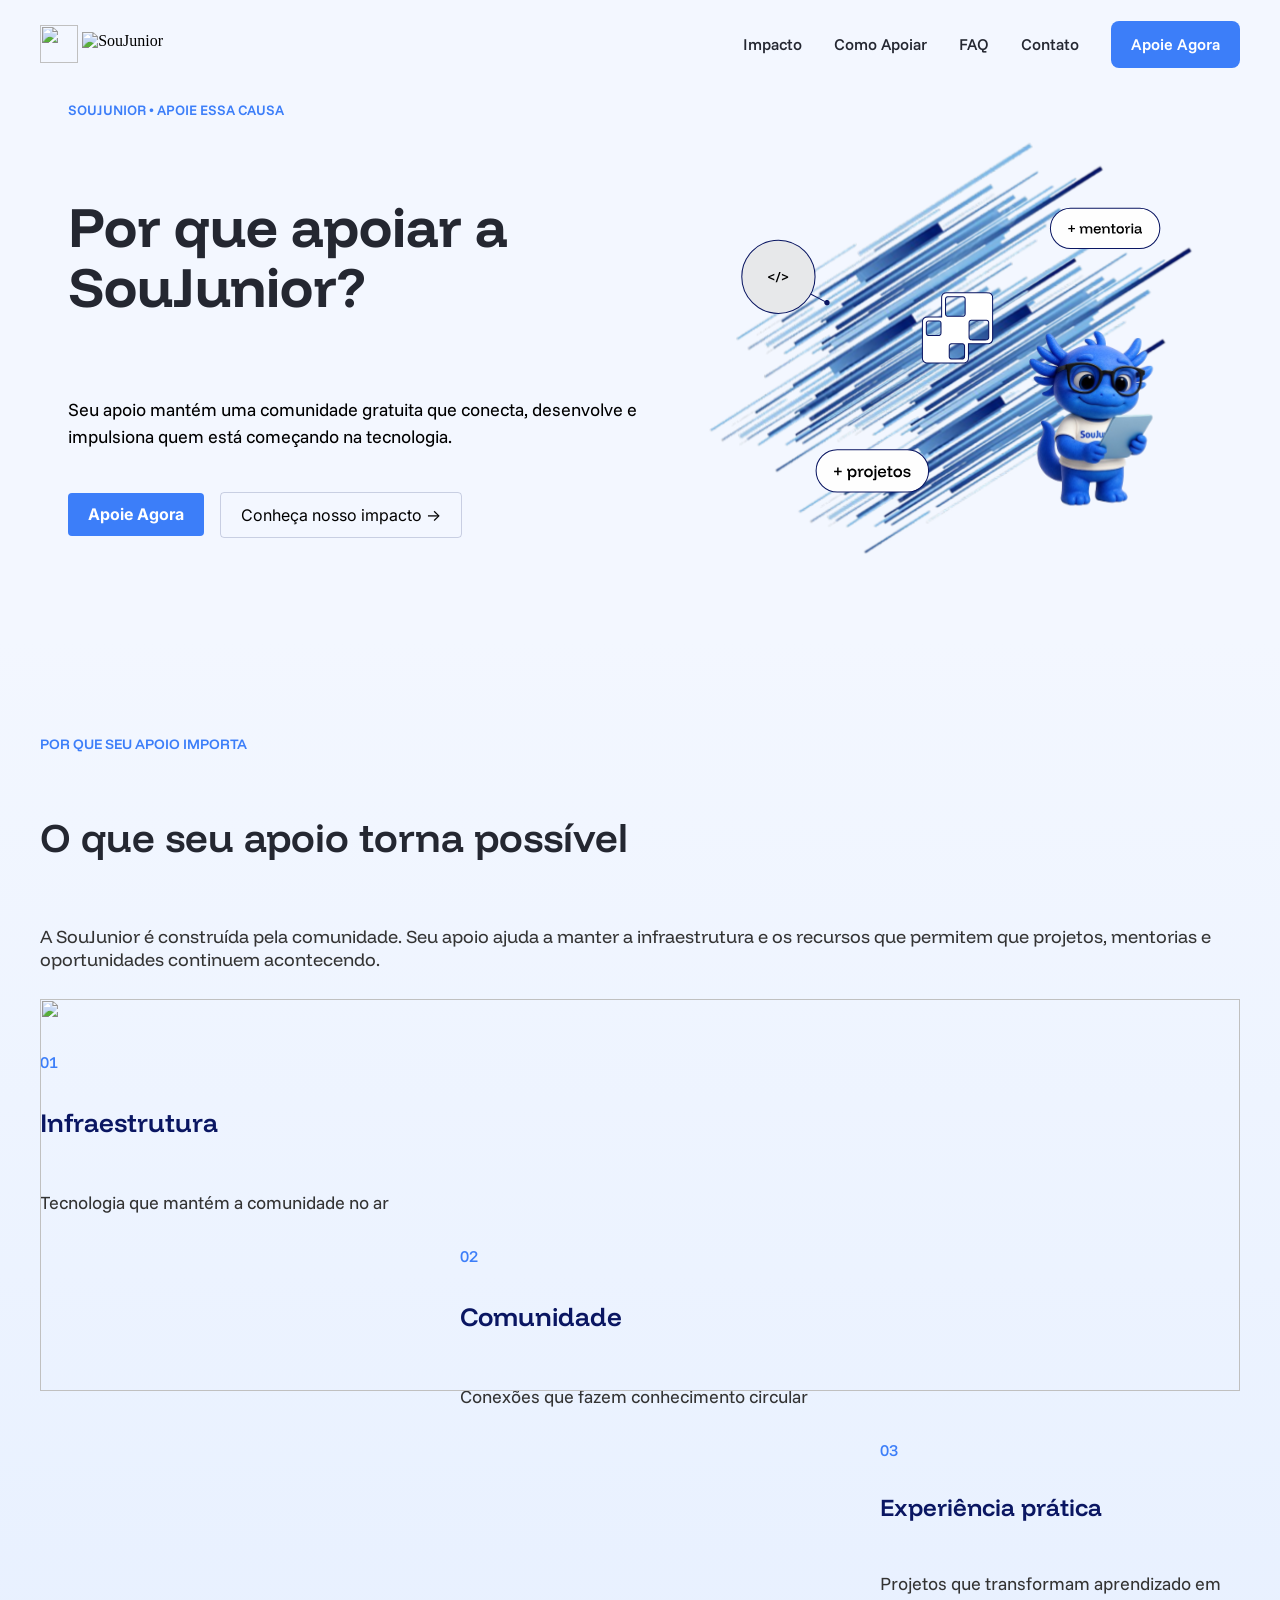
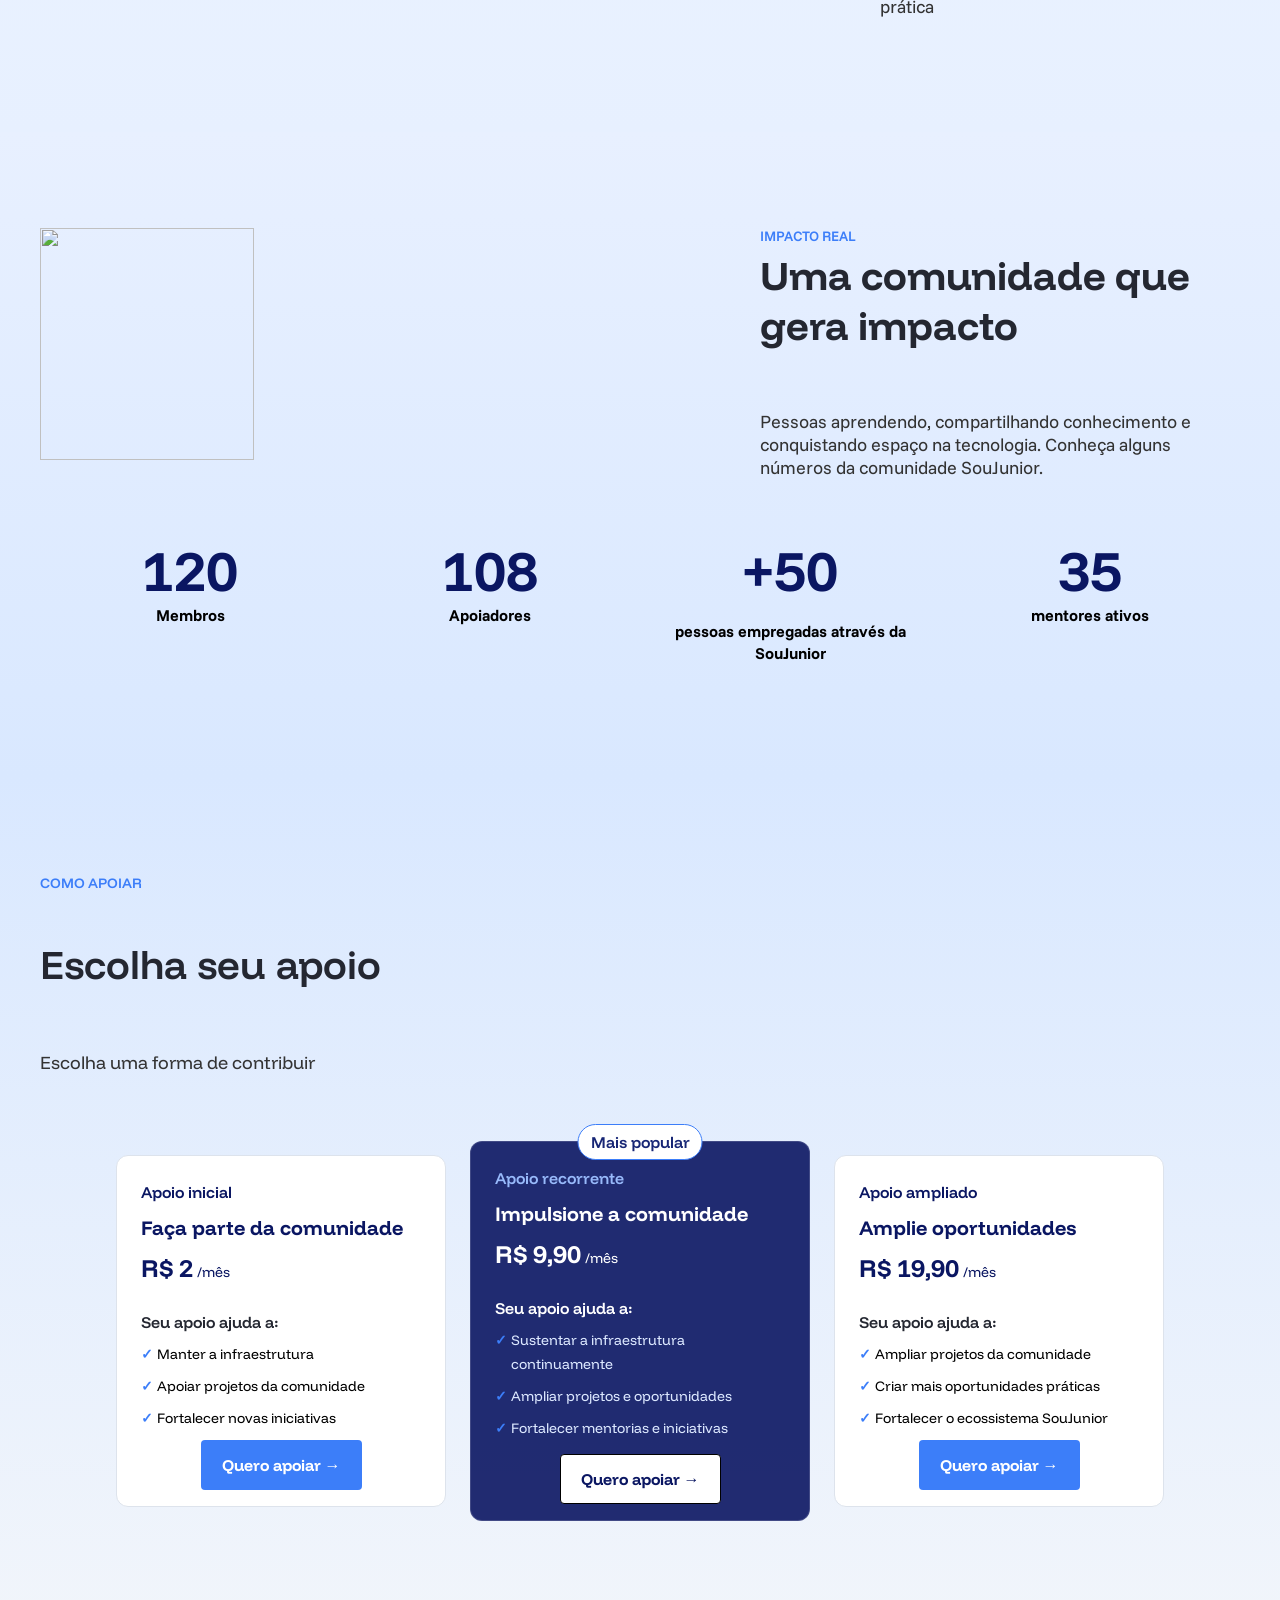
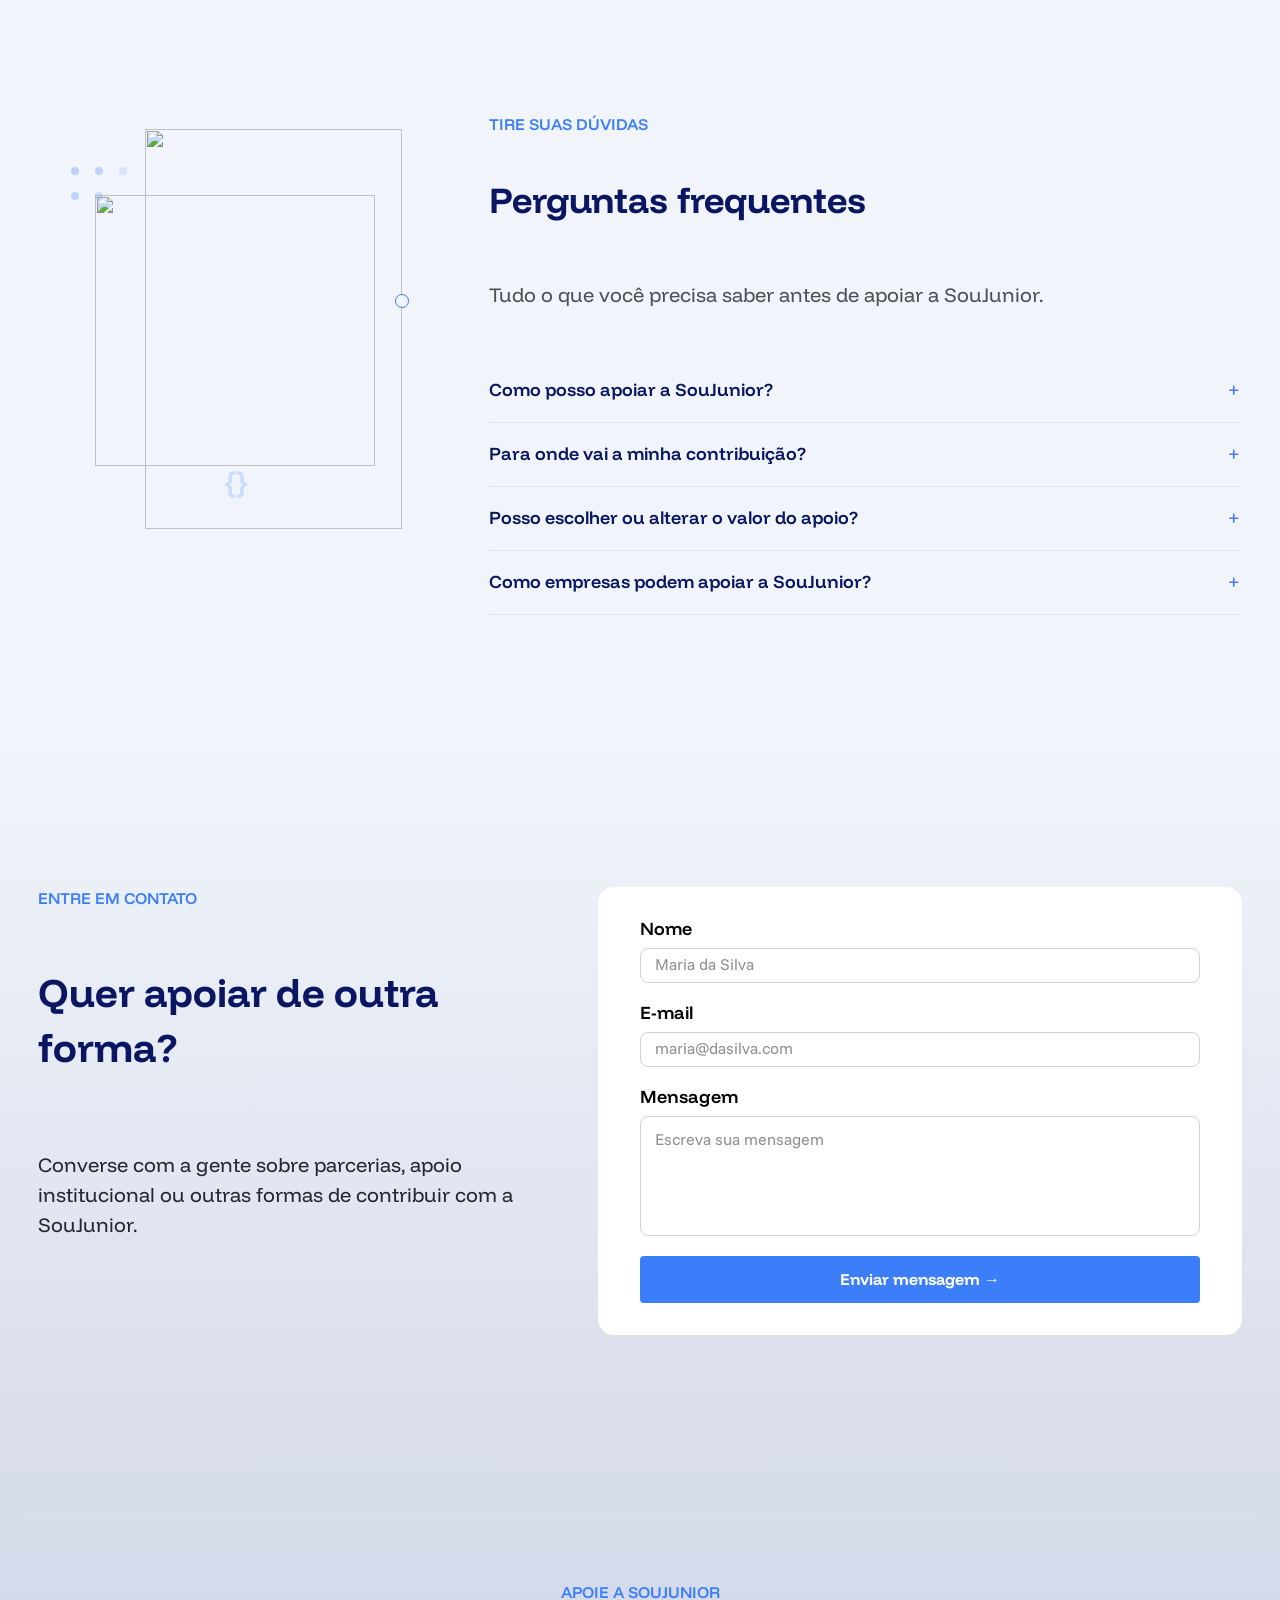
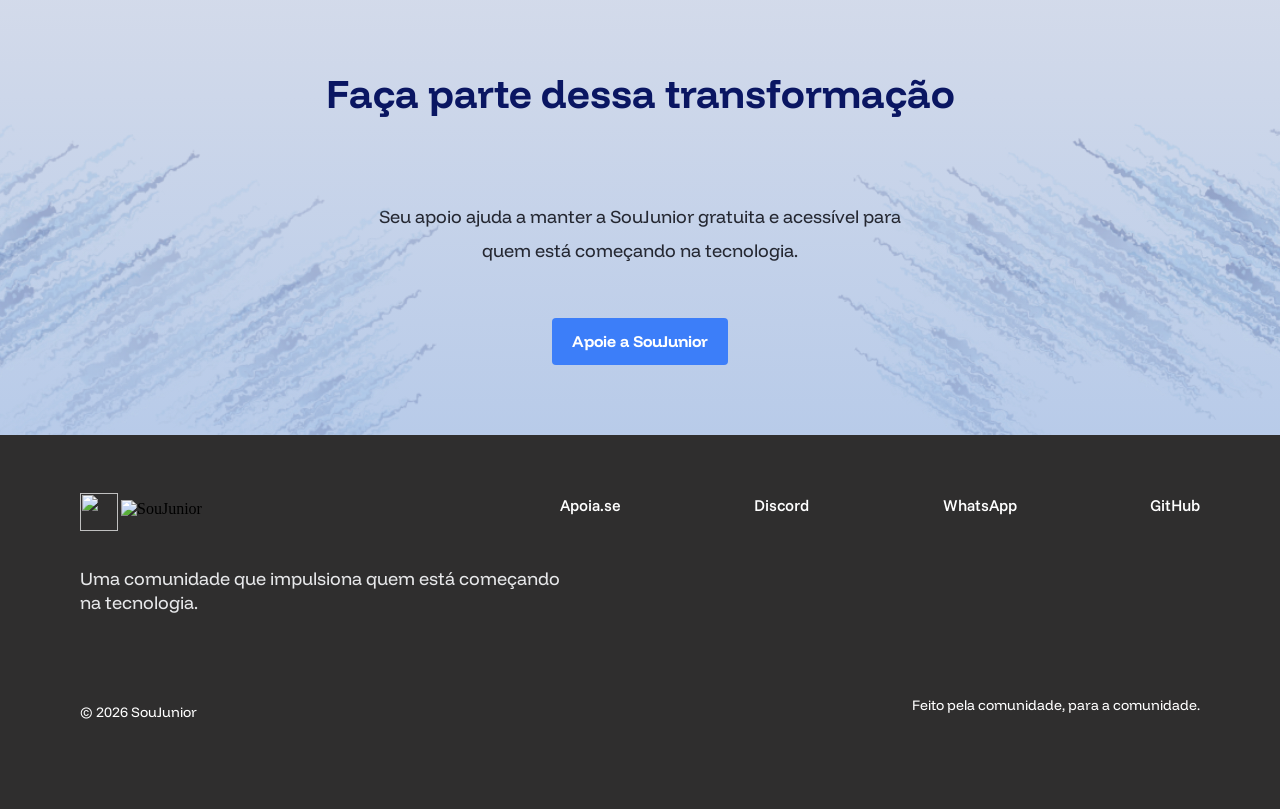
==== commit 76fe4f29: "feat: adiciona interacoes visuais e responsividade" ====
--- a/frontend/index.html
+++ b/frontend/index.html
@@ -20,6 +20,9 @@
             <img class="vector-7" src="https://c.animaapp.com/MMr1Q--NL_HoixoJA_D-SA/img/vector.svg" alt="SouJunior" />
           </div>
         </a>
+        <a href="#" class="logo-mobile" aria-label="SouJunior — voltar ao topo">
+          <img src="assets/images/header/Logomarca.png" alt="SouJunior" />
+        </a>
         <nav class="navbar" aria-label="Navegação principal">
           <a href="#impacto" class="text-wrapper-53">Impacto</a>
           <a href="#como-apoiar" class="text-wrapper-53">Como Apoiar</a>
@@ -28,12 +31,11 @@
           <a href="#como-apoiar" class="apoie-agora-CTA">
             <div class="text-wrapper-54">Apoie Agora</div>
           </a>
-
-          <button class="mobile-menu-button" type="button" aria-label="Abrir menu" aria-expanded="false">
-            ☰
-          </button>
-
         </nav>
+
+        <button class="mobile-menu-button" type="button" aria-label="Abrir menu" aria-expanded="false">
+          ☰
+        </button>
       </div>
     </header>
 
@@ -161,6 +163,9 @@
                 <h3 class="support-option__eyebrow">Apoio inicial</h3>
                 <div class="support-option__header">
                   <p class="support-option__title">Faça parte da comunidade</p>
+                  <p class="support-option__price">
+                    <strong>R$ 2</strong><span>/mês</span>
+                  </p>
                   <img class="support-option__divider" alt=""
                     src="https://c.animaapp.com/MMr1Q--NL_HoixoJA_D-SA/img/vector-3.svg" />
                 </div>
@@ -183,6 +188,9 @@
                 <h3 class="support-option__eyebrow">Apoio recorrente</h3>
                 <div class="support-option__header">
                   <p class="support-option__title">Impulsione a comunidade</p>
+                  <p class="support-option__price">
+                    <strong>R$ 9,90</strong><span>/mês</span>
+                  </p>
                   <img class="support-option__divider" alt=""
                     src="https://c.animaapp.com/MMr1Q--NL_HoixoJA_D-SA/img/vector-3.svg" />
                 </div>
@@ -204,6 +212,9 @@
                 <h3 class="support-option__eyebrow">Apoio ampliado</h3>
                 <div class="support-option__header">
                   <p class="support-option__title">Amplie oportunidades</p>
+                  <p class="support-option__price">
+                    <strong>R$ 19,90</strong><span>/mês</span>
+                  </p>
                   <img class="support-option__divider" alt=""
                     src="https://c.animaapp.com/MMr1Q--NL_HoixoJA_D-SA/img/vector-3.svg" />
                 </div>
@@ -267,9 +278,10 @@
                 </button>
                 <div class="FAQ-answer" id="faq-resposta-1">
                   <p>
-                    Você pode apoiar escolhendo um dos planos na seção "Como
-                    Apoiar" — apoio inicial, recorrente ou ampliado — e
-                    concluindo sua contribuição direto pelo Apoia.se.
+                    Você pode apoiar a SouJunior de diferentes formas, como contribuindo
+                    financeiramente, através dos nossos planos disponíveis, oferecendo
+                    mentoria, compartilhando conhecimento ou colaborando com projetos
+                    e iniciativas da comunidade.
                   </p>
                 </div>
               </div>
@@ -281,9 +293,10 @@
                 </button>
                 <div class="FAQ-answer" id="faq-resposta-2">
                   <p>
-                    Sua contribuição ajuda a manter a infraestrutura da
-                    comunidade, viabilizar mentorias e sustentar projetos
-                    práticos para quem está começando na tecnologia.
+                    As contribuições ajudam a fortalecer e manter as iniciativas da
+                    SouJunior, apoiando projetos, atividades e oportunidades voltadas
+                    ao desenvolvimento de profissionais em início de carreira na área
+                    de tecnologia.
                   </p>
                 </div>
               </div>
@@ -295,9 +308,9 @@
                 </button>
                 <div class="FAQ-answer" id="faq-resposta-3">
                   <p>
-                    Sim! Você escolhe o plano que fizer mais sentido pra você
-                    e pode ajustar ou cancelar sua contribuição a qualquer
-                    momento pela plataforma do Apoia.se.
+                    Sim. Você pode escolher a forma de apoio que melhor se encaixa na
+                    sua realidade. Caso queira contribuir de uma maneira diferente das
+                    opções apresentadas, também pode entrar em contato com a SouJunior.
                   </p>
                 </div>
               </div>
@@ -309,9 +322,10 @@
                 </button>
                 <div class="FAQ-answer" id="faq-resposta-4">
                   <p>
-                    Empresas podem contribuir através de parcerias
-                    institucionais ou patrocínios. Entre em contato pela seção
-                    "Contato" para conversar sobre as opções disponíveis.
+                    Empresas podem apoiar por meio de parcerias, patrocínios,
+                    oportunidades, mentorias e outras formas de colaboração. Para
+                    propor uma parceria, basta entrar em contato com a SouJunior pelo
+                    formulário da página.
                   </p>
                 </div>
               </div>
@@ -421,6 +435,20 @@
       </div>
     </footer>
   </div>
+  <!-- ==================== JAVASCRIPT ==================== -->
+
+  <!-- Header e navegação -->
+  <script src="js/menu.js"></script>
+
+  <!-- Formulário -->
+  <script src="js/form.js"></script>
+
+  <!-- Doação -->
+  <script src="js/donation.js"></script>
+
+  <!-- Interações gerais -->
+  <script src="js/main.js"></script>
+
 </body>
 
 </html>
--- a/frontend/css/style.css
+++ b/frontend/css/style.css
@@ -93,6 +93,11 @@
   height: 2.375rem;
 }
 
+/* Ícone exclusivo do header mobile */
+.landing-desktop-hi .logo-mobile {
+  display: none;
+}
+
 
 /* ==========================================================================
    02. HEADER
@@ -116,7 +121,8 @@
 
 .landing-desktop-hi .header.scrolled {
   background-color: #ffffff;
-  box-shadow: 0 2px 12px rgba(0, 0, 0, 0.08);
+  border-radius: 0 0 1.25rem 1.25rem;
+  box-shadow: 0 0.25rem 0.75rem rgba(10, 22, 98, 0.08);
 }
 
 .landing-desktop-hi .header-container {
@@ -806,8 +812,8 @@
   justify-content: space-between;
   position: relative;
   width: 20.625rem;
-  min-height: 21.25rem;
-  padding: 1.5rem;
+  min-height: 21.95rem;
+  padding: 1.5rem 1.5rem 1rem;
   background-color: var(--card-bg);
   border: 1px solid var(--card-border);
   border-radius: 0.75rem;
@@ -891,6 +897,28 @@
   color: var(--card-title);
 }
 
+/* Card — preço */
+.landing-desktop-hi .support-option__price {
+  display: flex;
+  align-items: baseline;
+  gap: 0.25rem;
+  margin: 0;
+  font-family: "Funnel Display", Helvetica;
+  color: var(--card-title);
+}
+
+.landing-desktop-hi .support-option__price strong {
+  font-size: 1.55rem;
+  font-weight: 700;
+  line-height: 1;
+}
+
+.landing-desktop-hi .support-option__price span {
+  font-size: 0.875rem;
+  font-weight: 400;
+  line-height: 1rem;
+}
+
 .landing-desktop-hi .support-option__divider {
   width: 12.3438rem;
   height: 1px;
@@ -957,6 +985,10 @@
   color: var(--card-cta-color);
   white-space: nowrap;
   cursor: pointer;
+  margin-top: auto;
+  align-self: center;
+  position: relative;
+
 }
 
 /* Usados também em outras seções (Contato e CTA final) */
@@ -1287,7 +1319,7 @@
 
 .landing-desktop-hi .FAQ-container {
   display: flex;
-  align-items: center;
+  align-items: flex-start;
   justify-content: center;
   gap: 5rem;
   position: relative;
@@ -1513,23 +1545,24 @@
 }
 
 .landing-desktop-hi .FAQ-item.active .text-wrapper-42 {
-  transform: rotate(20deg);
+  transform: rotate(45deg);
 }
 
 .landing-desktop-hi .FAQ-answer {
   max-height: 0;
-  padding: 0;
+  padding: 0 1rem;
   overflow: hidden;
   visibility: hidden;
+
   transition:
-    max-height 0.35s ease,
-    padding 0.35s ease,
-    visibility 0s linear 0.35s;
+    max-height 0.45s cubic-bezier(0.4, 0, 0.2, 1),
+    padding 0.45s cubic-bezier(0.4, 0, 0.2, 1),
+    visibility 0s linear 0.45s;
 }
 
 .landing-desktop-hi .FAQ-item.active .FAQ-answer {
   max-height: 37.5rem;
-  padding: 0.75rem 0 0;
+  padding: 1rem;
   visibility: visible;
   transition-delay: 0s;
 }
@@ -2160,6 +2193,35 @@
   }
 }
 
+/* ==========================================================================
+   12. RESPONSIVIDADE
+
+   12.1 AJUSTES GERAIS
+   - Por que apoiar
+   - Contato
+
+   12.2 TABLET
+   01. Header
+   02. Hero
+   03. FAQ
+   04. Por que apoiar
+   05. Impacto
+   06. Como apoiar
+
+   12.3 MOBILE
+   01. Header
+   02. Hero
+   03. Por que apoiar
+   04. Impacto
+   05. FAQ
+   06. Como apoiar
+   07. Contato
+   08. CTA Final
+   09. Footer
+
+   ========================================================================== */
+
+   
 @media (min-width: 769px) and (max-width: 64em) {
 
   /* ==================== TABLET ==================== */
@@ -2342,34 +2404,6 @@
   }
 }
 
-/* ==========================================================================
-   12. RESPONSIVIDADE
-
-   12.1 AJUSTES GERAIS
-   - Por que apoiar
-   - Contato
-
-   12.2 TABLET
-   01. Header
-   02. Hero
-   03. FAQ
-   04. Por que apoiar
-   05. Impacto
-   06. Como apoiar
-
-   12.3 MOBILE
-   01. Header
-   02. Hero
-   03. Por que apoiar
-   04. Impacto
-   05. FAQ
-   06. Como apoiar
-   07. Contato
-   08. CTA Final
-   09. Footer
-
-   ========================================================================== */
-
 
 
 
@@ -2398,40 +2432,172 @@
     margin: 0;
     padding: 0 1.25rem;
     box-sizing: border-box;
-  }
-
-  .landing-desktop-hi .navbar>a {
-    display: none;
-  }
-
+    align-items: center;
+  }
+
+  /* Esconde a logo completa no mobile */
   .landing-desktop-hi .header .logomarca {
     display: none;
   }
 
-  .landing-desktop-hi .header.scrolled .logomarca {
+  /* Ícone novo escondido antes do scroll */
+  .landing-desktop-hi .header .logo-mobile {
+    display: none;
+  }
+
+  /* Mostra somente o ícone quando o header aparece */
+  .landing-desktop-hi .header.scrolled .logo-mobile {
     display: flex;
-  }
+    align-items: center;
+    justify-content: center;
+    width: 2.375rem;
+    height: 2.375rem;
+  }
+
+  /* Tamanho da imagem */
+  .landing-desktop-hi .header.scrolled .logo-mobile img {
+    display: block;
+    width: 100%;
+    height: 100%;
+    object-fit: contain;
+  }
+
+
 
   .landing-desktop-hi .header:not(.scrolled) .mobile-menu-button {
     display: none;
   }
 
+  /* ==================== MENU MOBILE ==================== */
+
+  /* Painel de navegação */
   .landing-desktop-hi .navbar {
     display: flex;
     position: fixed;
-    top: 1rem;
+    top: 4.5rem;
     right: 1rem;
-    z-index: 1002;
-  }
-
+    z-index: 999;
+
+    width: 13rem;
+    height: 0;
+
+    flex-direction: column;
+    align-items: stretch;
+    justify-content: flex-start;
+    gap: 0;
+
+    padding: 0 1rem;
+    box-sizing: border-box;
+
+    background-color: #f3f7ff;
+    border-radius: 0 0 1.25rem 1.25rem;
+    box-shadow: none;
+    overflow: hidden;
+
+    transition:
+      height 0.45s cubic-bezier(0.4, 0, 0.2, 1),
+      box-shadow 0.3s ease;
+  }
+
+
+  /* Botão ☰ / X */
   .landing-desktop-hi .mobile-menu-button {
+    position: fixed;
+    top: 0.75rem;
+    right: 1.5rem;
+    z-index: 1003;
+
     display: flex;
     align-items: center;
     justify-content: center;
+
+    width: 3rem;
+    height: 3rem;
+    padding: 0;
+
     font-size: 1.5rem;
     color: #242731;
-    padding: 0.5rem;
-  }
+  }
+
+
+  /* Esconde o botão antes do scroll */
+  .landing-desktop-hi .header:not(.scrolled) .mobile-menu-button {
+    display: none;
+  }
+
+
+  /* Links */
+  .landing-desktop-hi .navbar>a {
+    display: flex;
+    align-items: center;
+    justify-content: flex-start;
+
+    width: 100%;
+    min-height: 3.25rem;
+    padding: 0.75rem;
+
+    box-sizing: border-box;
+    flex-shrink: 0;
+
+    text-align: left;
+
+    opacity: 0;
+    visibility: hidden;
+    transform: translateY(-0.75rem);
+
+    transition:
+      opacity 0.25s ease,
+      transform 0.45s cubic-bezier(0.4, 0, 0.2, 1),
+      visibility 0s linear 0.45s;
+  }
+
+
+  /* Menu aberto */
+  .landing-desktop-hi .navbar.menu-open {
+    height: 17.25rem;
+    padding-bottom: 1rem;
+
+    box-shadow: 0 0.25rem 0.75rem rgba(10, 22, 98, 0.08);
+  }
+
+
+  /* Links — menu aberto */
+  .landing-desktop-hi .navbar.menu-open>a {
+    opacity: 1;
+    visibility: visible;
+    transform: translateY(0);
+
+    transition:
+      opacity 0.25s ease 0.08s,
+      transform 0.45s cubic-bezier(0.4, 0, 0.2, 1),
+      visibility 0s;
+  }
+
+
+  /* Botão Apoie Agora */
+  .landing-desktop-hi .navbar>.apoie-agora-CTA {
+    display: flex;
+    align-items: center;
+    justify-content: center;
+
+    width: 100%;
+    min-height: 3rem;
+    margin-top: 0.25rem;
+
+    background-color: #3c7ef9;
+    color: #ffffff;
+    border-radius: 0.5rem;
+
+    text-align: center;
+  }
+
+
+  /* X — menu aberto */
+  .landing-desktop-hi .header.menu-is-open .mobile-menu-button {
+    color: #3c7ef9;
+  }
+
+
 
   /* ==================== 02 - HERO ==================== */
 
@@ -2533,8 +2699,8 @@
     content: "";
     position: absolute;
     top: -0.21875rem;
-    width: 0.4375rem;
-    height: 0.4375rem;
+    width: 0.625rem;
+    height: 0.625rem;
     background-color: #3c7ef9;
     border-radius: 50%;
   }
@@ -2687,7 +2853,7 @@
     overflow-x: auto;
     overflow-y: visible;
 
-    padding: 1.25rem;
+    padding: 2.5rem 1.25rem 1.25rem;
     box-sizing: border-box;
 
     scroll-snap-type: x mandatory;
@@ -2711,6 +2877,17 @@
 
     scroll-snap-align: center;
     scroll-snap-stop: always;
+
+    transition:
+      transform 0.35s ease,
+      box-shadow 0.35s ease;
+  }
+
+  /* Card ativo do carrossel */
+  .landing-desktop-hi .support-option.card-ativo {
+    transform: scale(1.03);
+    box-shadow: 0 12px 24px rgba(10, 22, 98, 0.15);
+    z-index: 2;
   }
 
   /* Controles do carrossel */
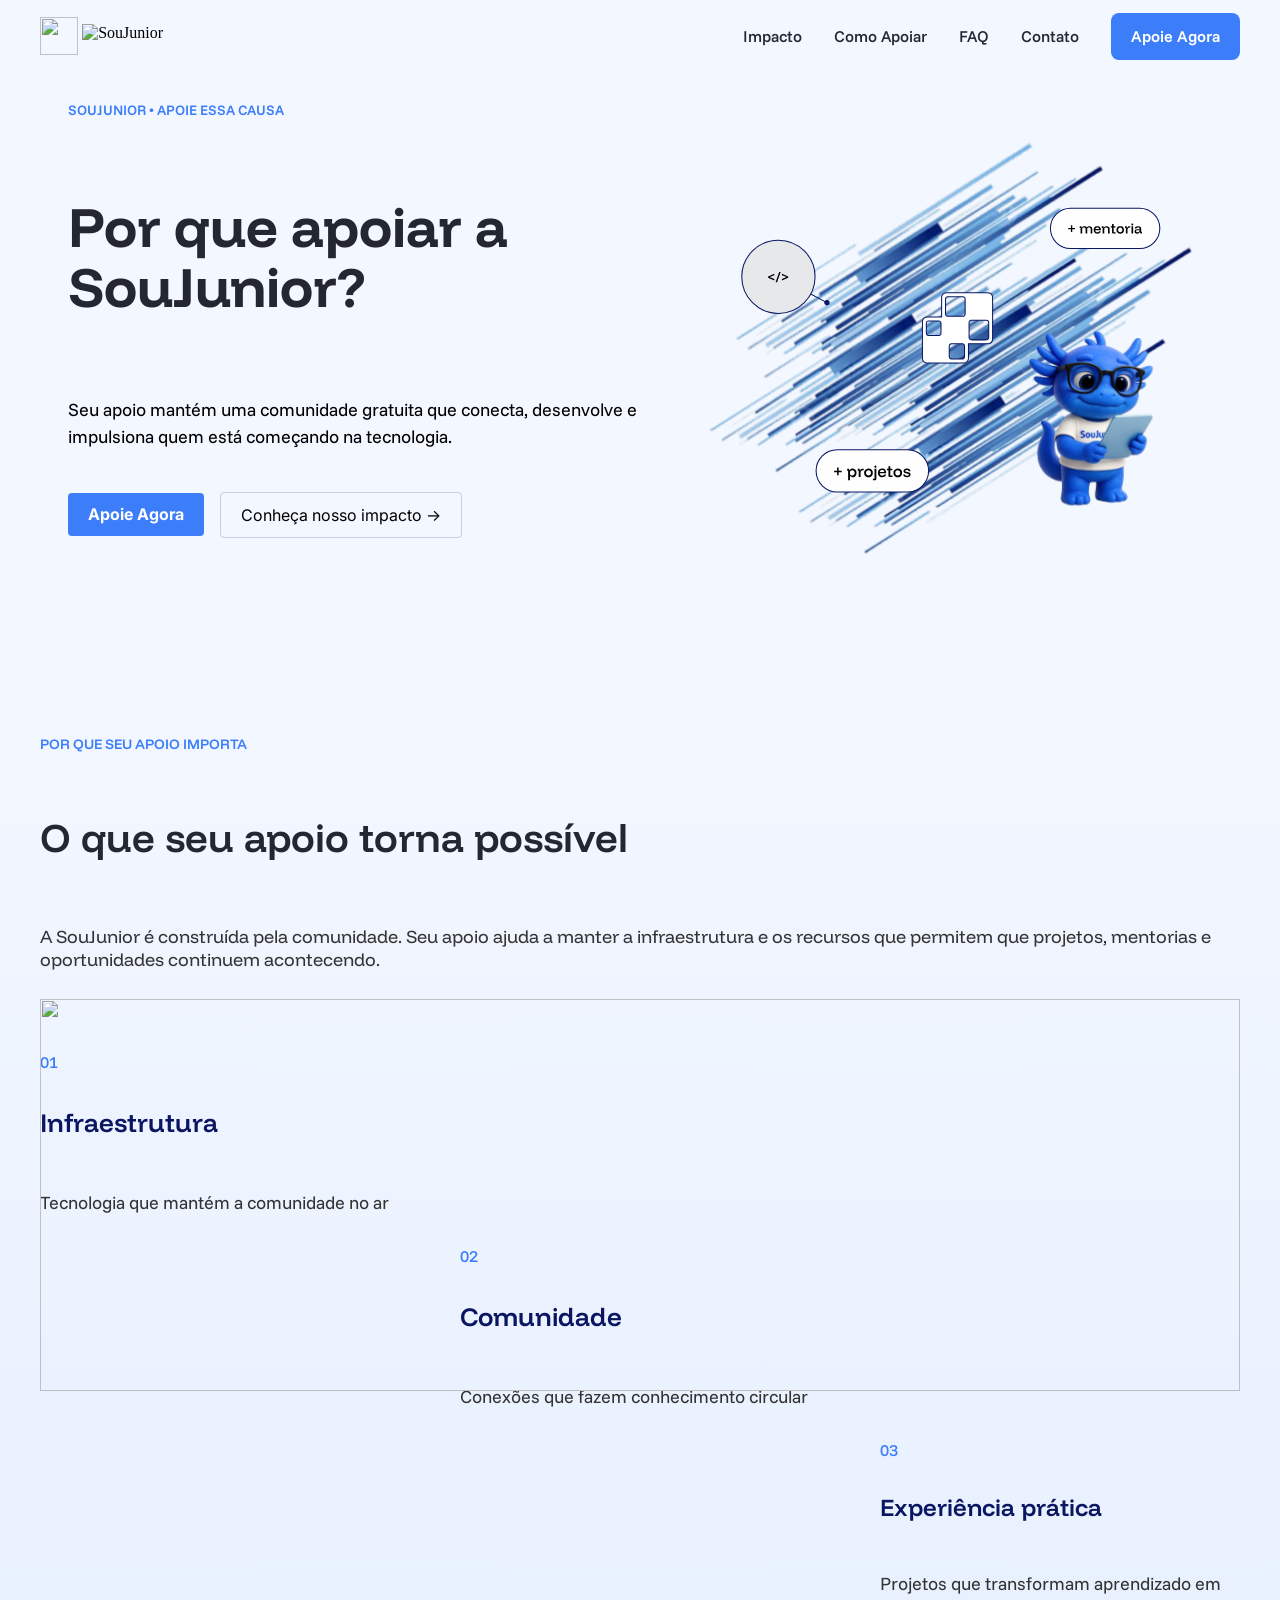
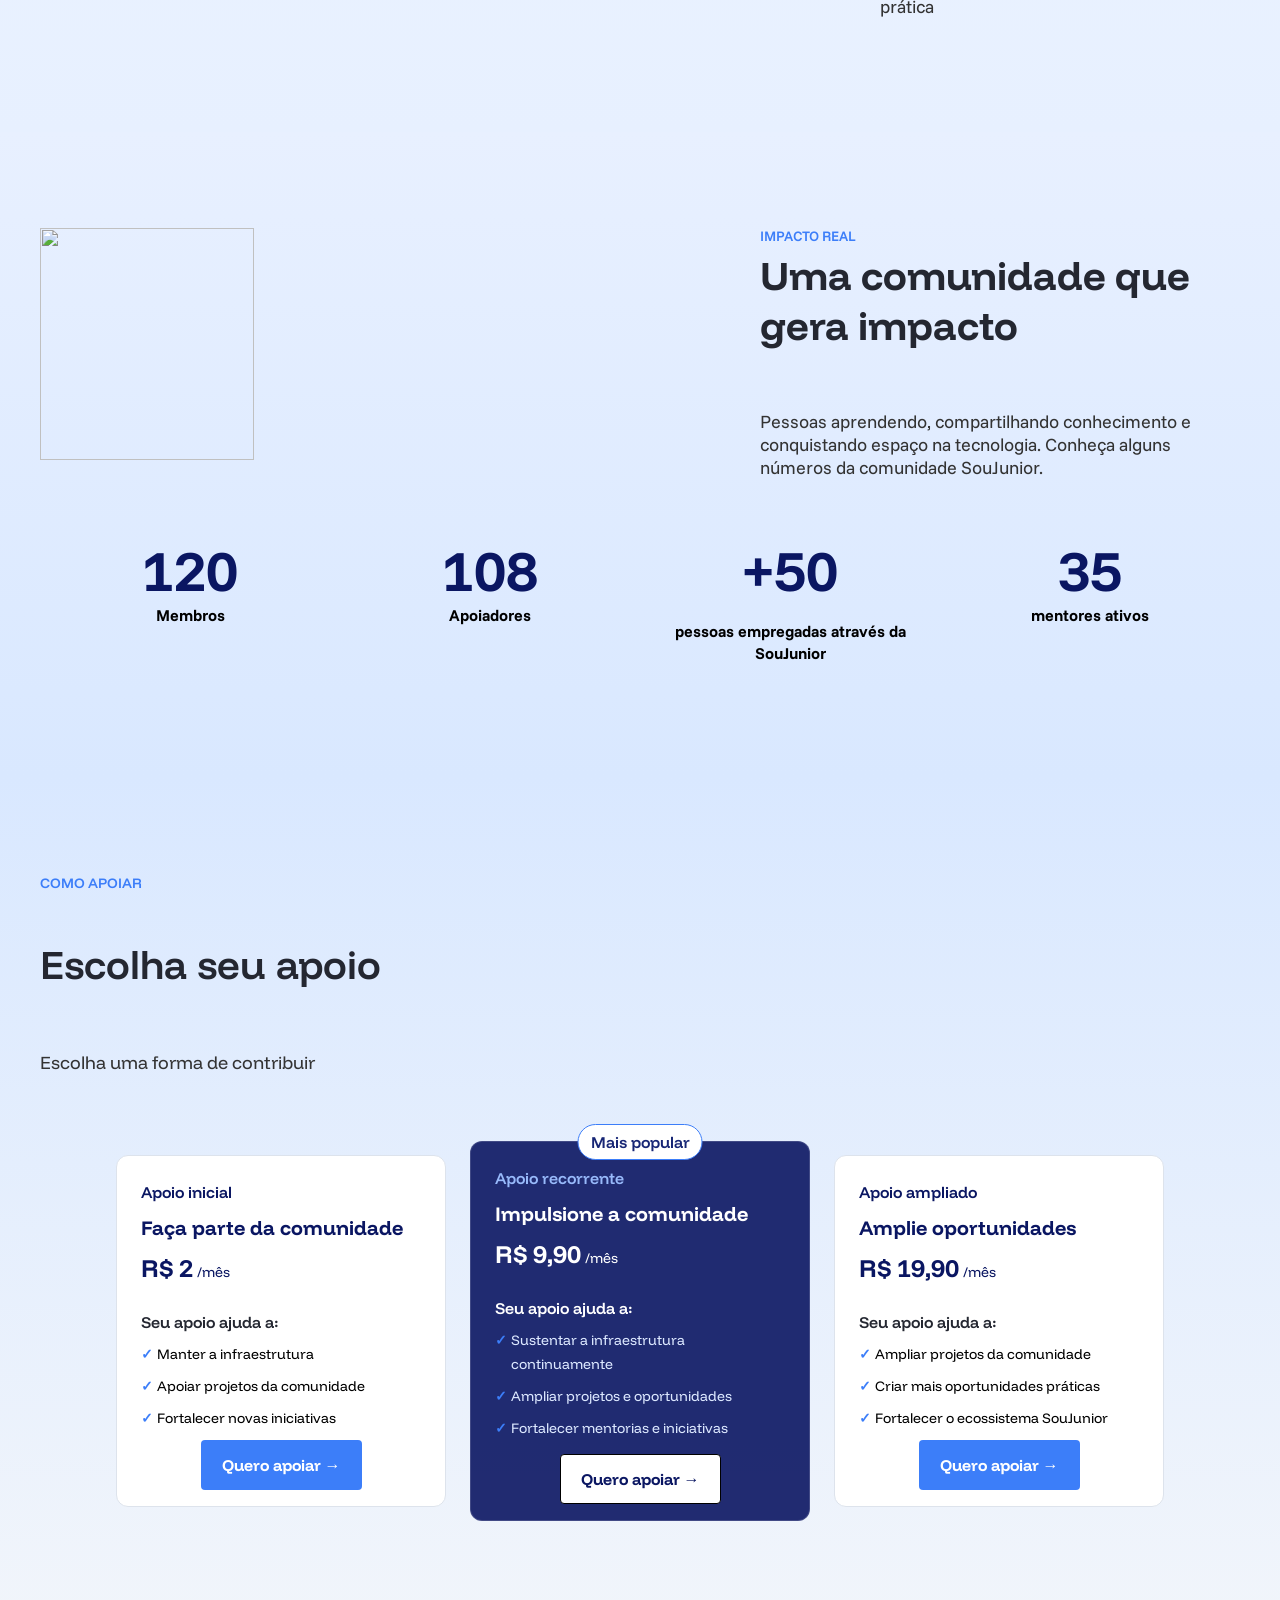
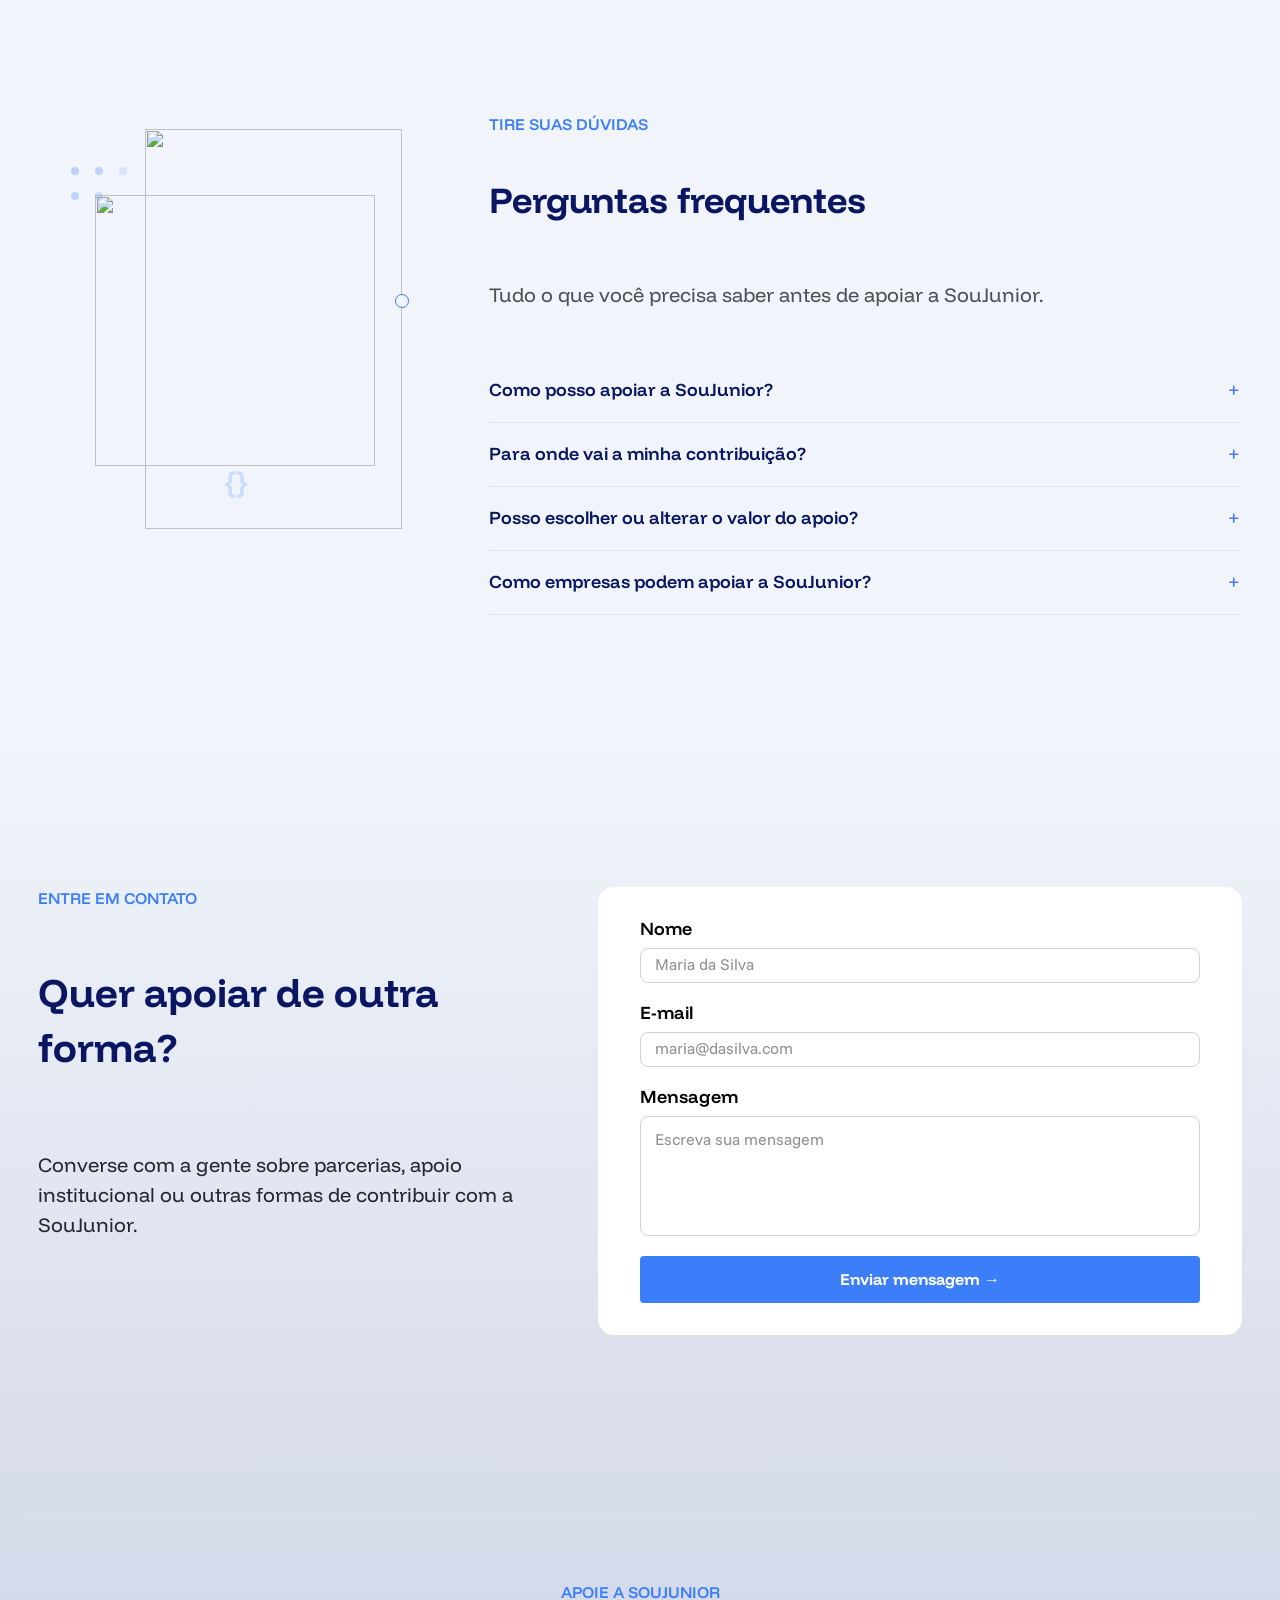
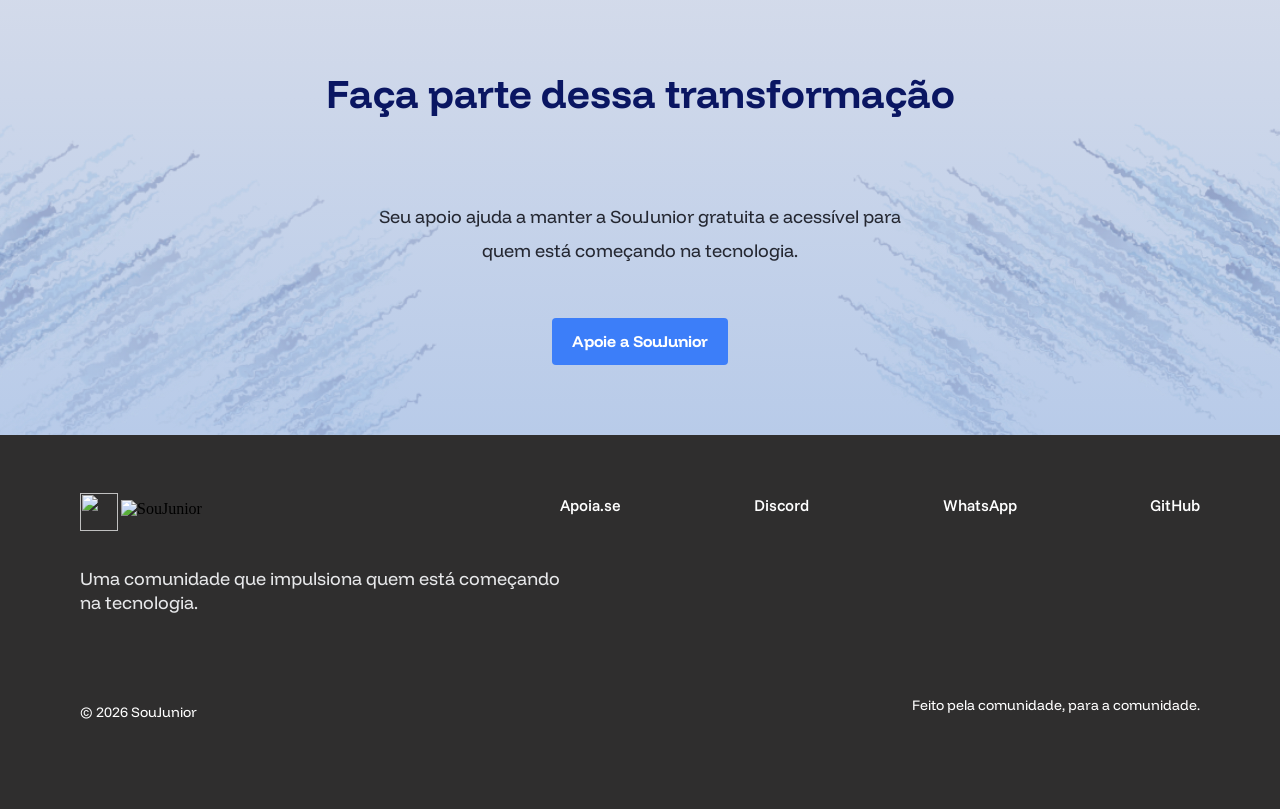
==== commit 6f20b92b: "fix: ajusta responsividade, carrossel e favicon" ====
--- a/frontend/index.html
+++ b/frontend/index.html
@@ -5,6 +5,7 @@
   <meta charset="utf-8" />
   <meta name="viewport" content="width=device-width, initial-scale=1" />
   <title>SouJunior — Apoie essa causa</title>
+  <link rel="icon" type="image/svg+xml" href="assets/images/header/Logomarca.svg" />
   <link rel="stylesheet" href="css/global.css" />
   <link rel="stylesheet" href="css/style.css" />
 </head>
@@ -233,7 +234,7 @@
 
           </div>
           <div class="support-carousel-controls" aria-hidden="true">
-            <span class="carousel-arrow">←</span>
+            <span class="carousel-arrow"><span class="arrow-symbol">←</span></span>
 
             <div class="carousel-dots">
               <span></span>
@@ -241,7 +242,7 @@
               <span></span>
             </div>
 
-            <span class="carousel-arrow">→</span>
+            <span class="carousel-arrow"><span class="arrow-symbol">→</span></span>
           </div>
 
         </div>
@@ -325,7 +326,7 @@
                     Empresas podem apoiar por meio de parcerias, patrocínios,
                     oportunidades, mentorias e outras formas de colaboração. Para
                     propor uma parceria, basta entrar em contato com a SouJunior pelo
-                    formulário da página.
+                    <a href="#contato" class="FAQ-contact-link">formulário</a> da página.
                   </p>
                 </div>
               </div>
--- a/frontend/css/style.css
+++ b/frontend/css/style.css
@@ -106,7 +106,7 @@
 .landing-desktop-hi .header {
   display: flex;
   width: 100%;
-  height: 5.5rem;
+  height: 4.5rem;
   align-items: center;
   justify-content: center;
   position: fixed;
@@ -120,9 +120,19 @@
 }
 
 .landing-desktop-hi .header.scrolled {
-  background-color: #ffffff;
-  border-radius: 0 0 1.25rem 1.25rem;
-  box-shadow: 0 0.25rem 0.75rem rgba(10, 22, 98, 0.08);
+  height: 4.5rem;
+  background-color: #0a1662;
+  border-radius: 0;
+  box-shadow: none;
+}
+
+.landing-desktop-hi .header.scrolled .text-wrapper-53 {
+  color: #ffffff;
+}
+
+.landing-desktop-hi .header.scrolled .icone,
+.landing-desktop-hi .header.scrolled .vector-7 {
+  filter: brightness(0) invert(1);
 }
 
 .landing-desktop-hi .header-container {
@@ -1573,6 +1583,10 @@
   font-size: 1rem;
   line-height: 1.5rem;
   color: #57595f;
+}
+
+.landing-desktop-hi .FAQ-contact-link {
+  color: #3c7ef9;
 }
 
 
@@ -2221,7 +2235,7 @@
 
    ========================================================================== */
 
-   
+
 @media (min-width: 769px) and (max-width: 64em) {
 
   /* ==================== TABLET ==================== */
@@ -2420,9 +2434,15 @@
   }
 
   .landing-desktop-hi .header.scrolled {
+    height: 4.5rem;
     background-color: #f3f7ff;
-    border-radius: 0 0 1.25rem 1.25rem;
+    border-radius: 0;
     box-shadow: 0 0.25rem 0.75rem rgba(10, 22, 98, 0.08);
+    filter: none;
+  }
+
+  .landing-desktop-hi .header.scrolled .text-wrapper-53 {
+    color: #242731;
   }
 
   .landing-desktop-hi .header-container {
@@ -2435,14 +2455,26 @@
     align-items: center;
   }
 
-  /* Esconde a logo completa no mobile */
+  /* Logo completa no topo do mobile */
   .landing-desktop-hi .header .logomarca {
+    display: flex;
+    width: 9rem;
+    height: auto;
+    justify-content: flex-start;
+  }
+
+  /* Ao rolar, esconde a logo completa */
+  .landing-desktop-hi .header.scrolled .logomarca {
     display: none;
   }
 
   /* Ícone novo escondido antes do scroll */
-  .landing-desktop-hi .header .logo-mobile {
-    display: none;
+  .landing-desktop-hi .header.scrolled .logo-mobile {
+    display: flex;
+    align-items: center;
+    justify-content: center;
+    width: 2.375rem;
+    height: 2.375rem;
   }
 
   /* Mostra somente o ícone quando o header aparece */
@@ -2603,7 +2635,7 @@
 
   .landing-desktop-hi .hero {
     min-height: auto;
-    padding: 3rem 1.25rem 2rem;
+    padding: 5rem 1.25rem 2rem;
     align-items: flex-start;
   }
 
@@ -2917,6 +2949,12 @@
     font-size: 1.25rem;
     line-height: 1;
     padding: 0;
+    text-indent: 0;
+  }
+
+  .landing-desktop-hi .carousel-arrow .arrow-symbol {
+    display: inline-block;
+    transform: translateY(-2px);
   }
 
   .landing-desktop-hi .carousel-dots {
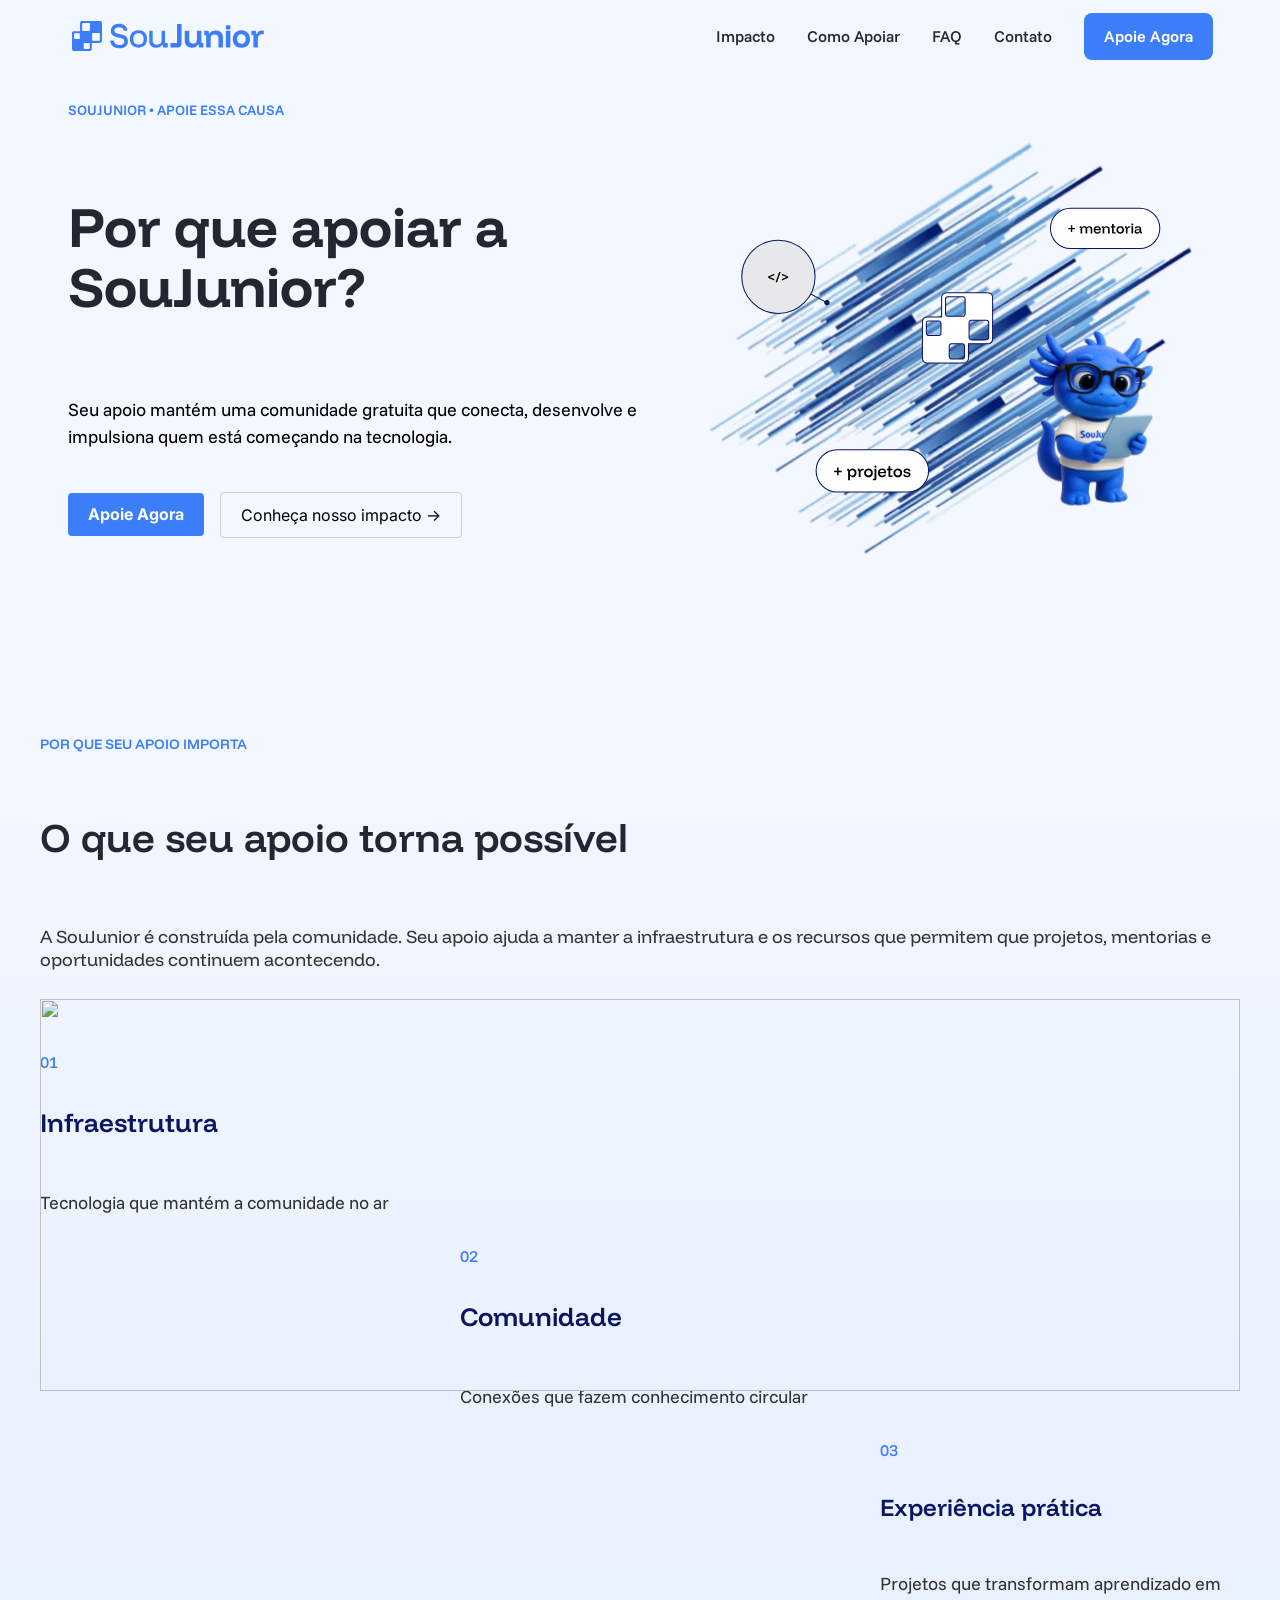
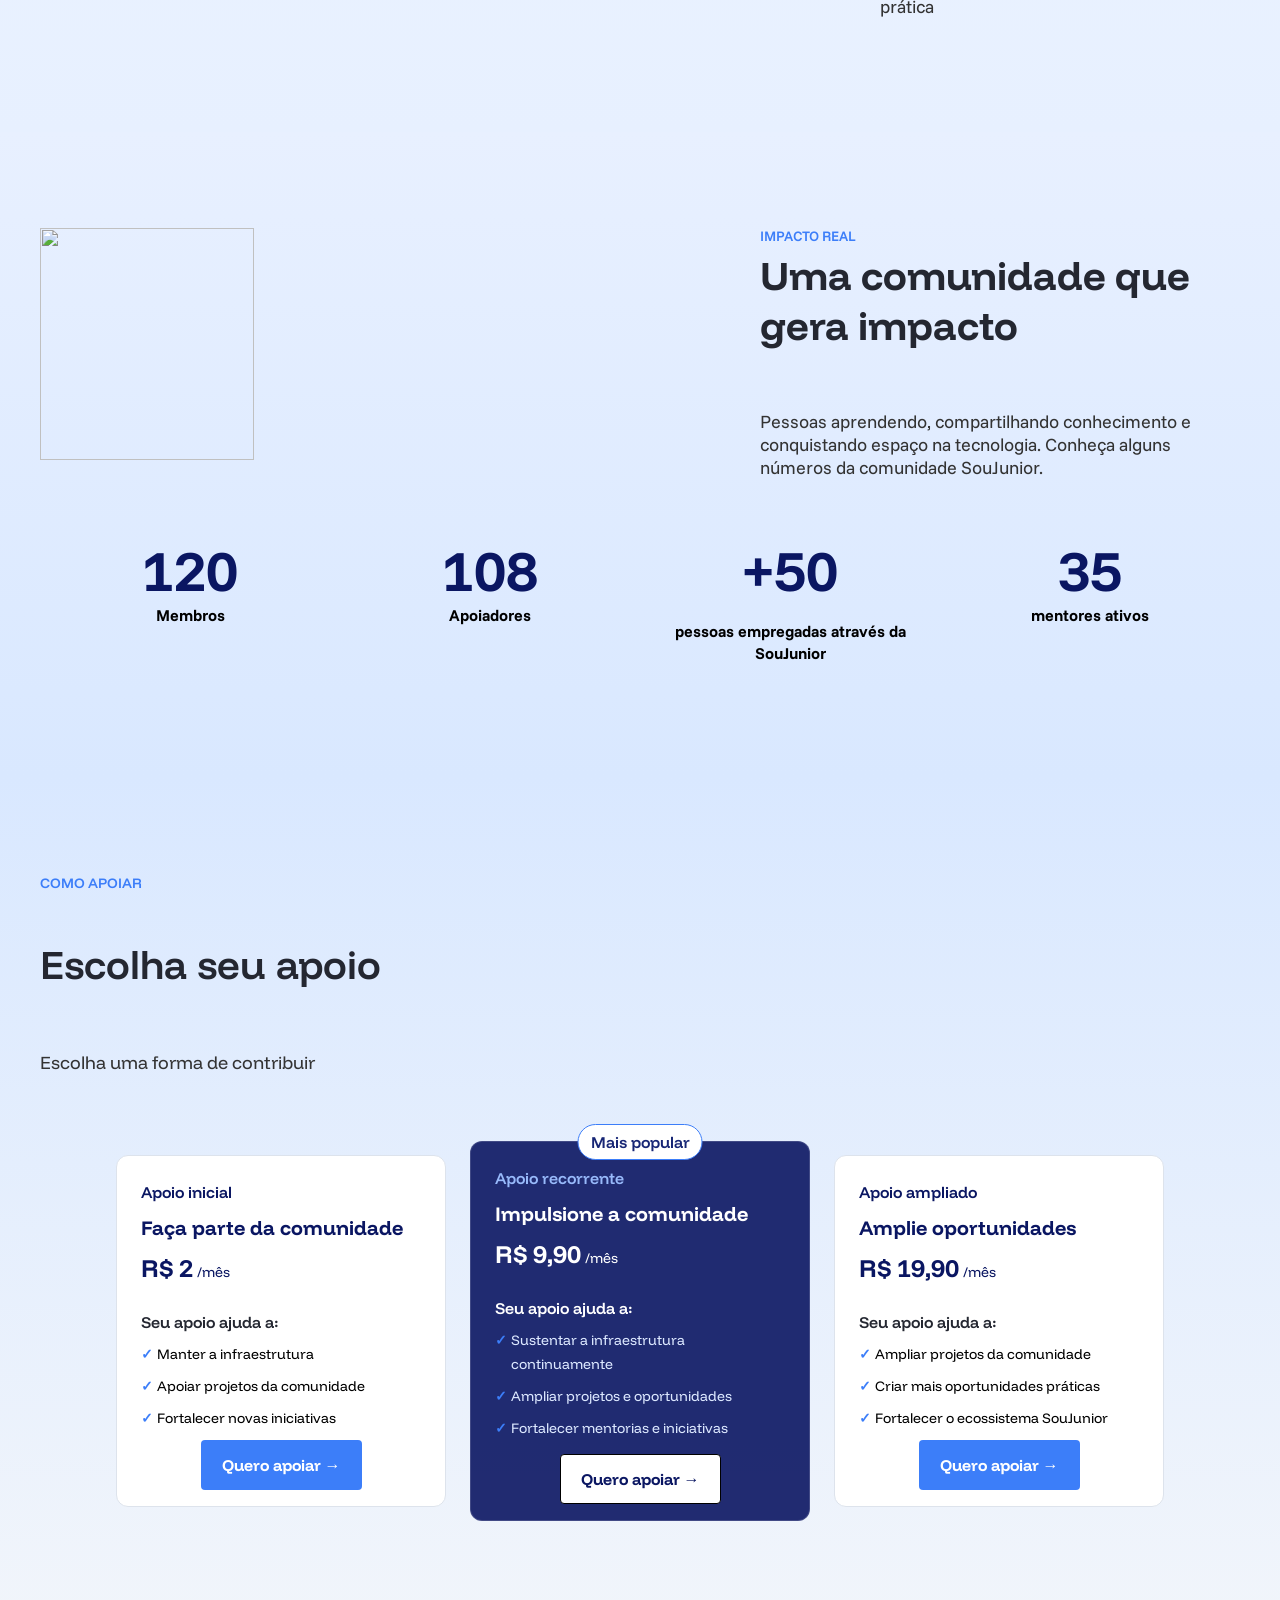
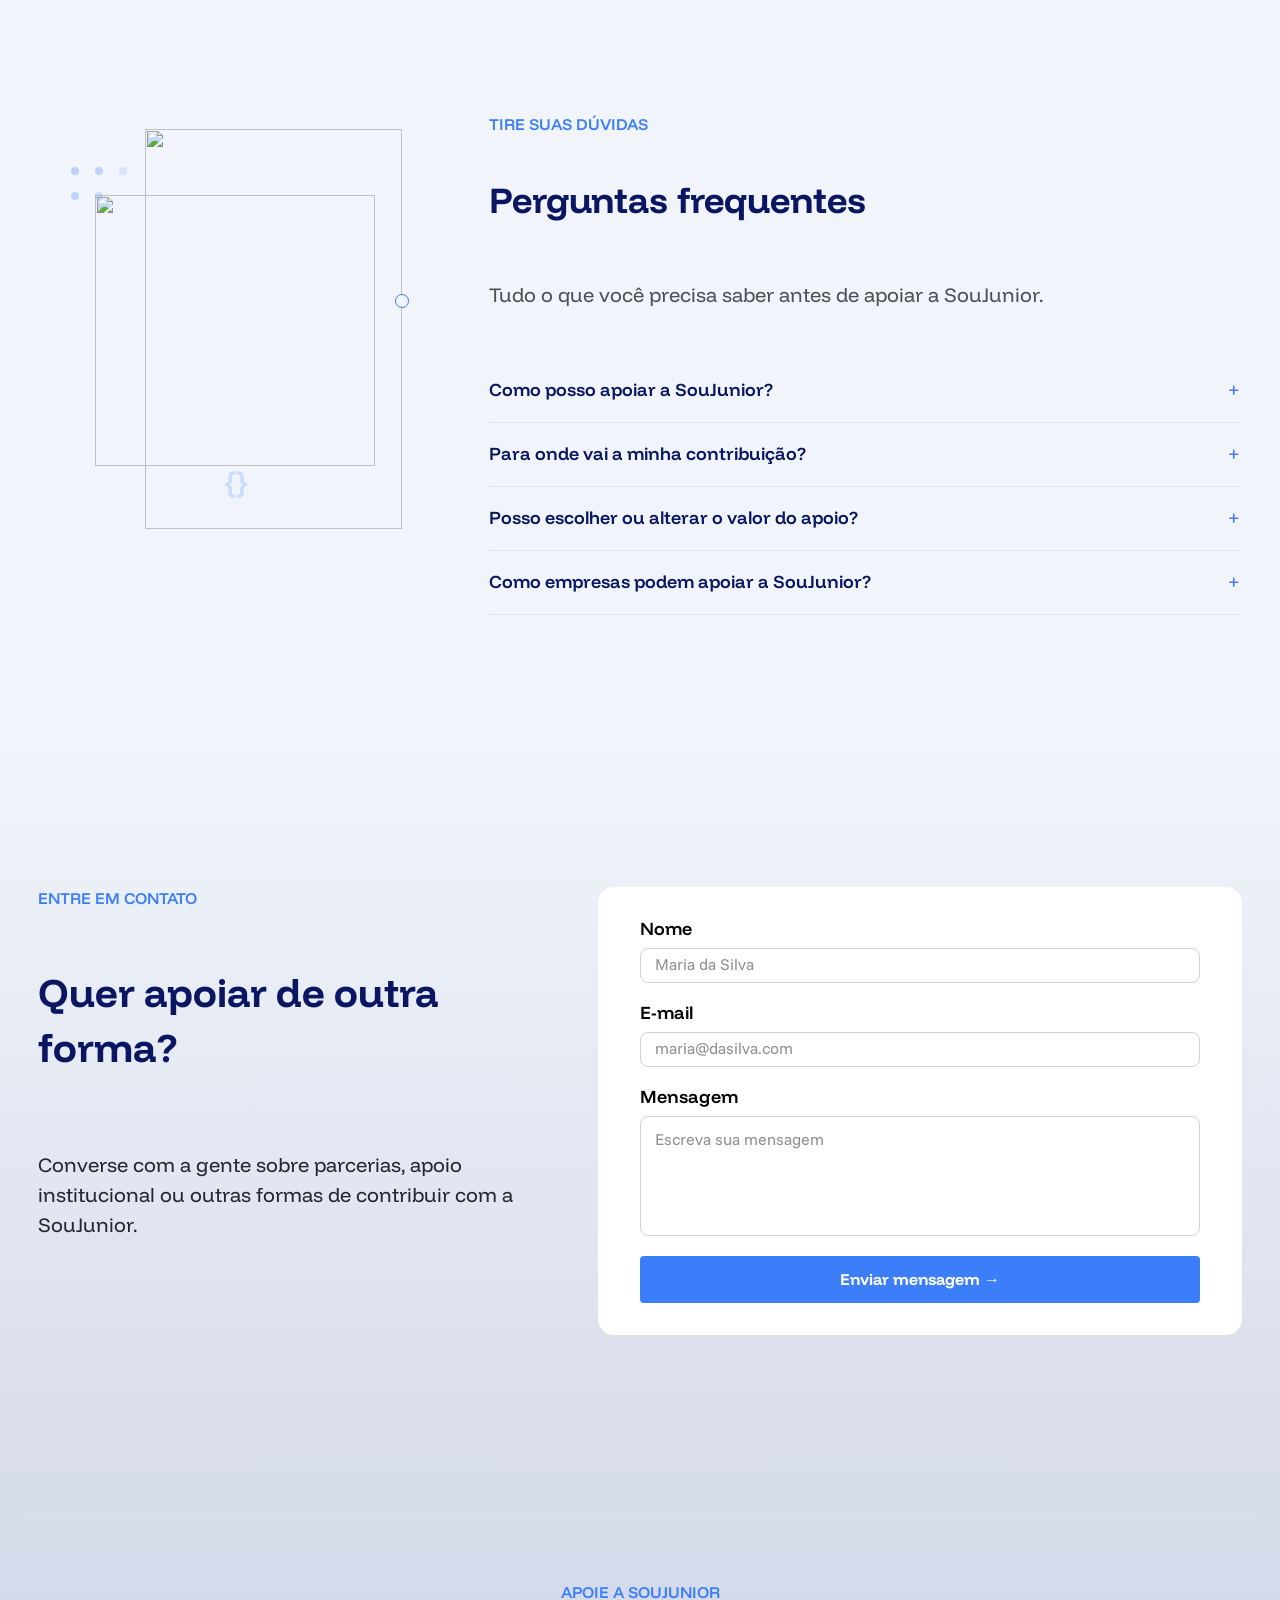
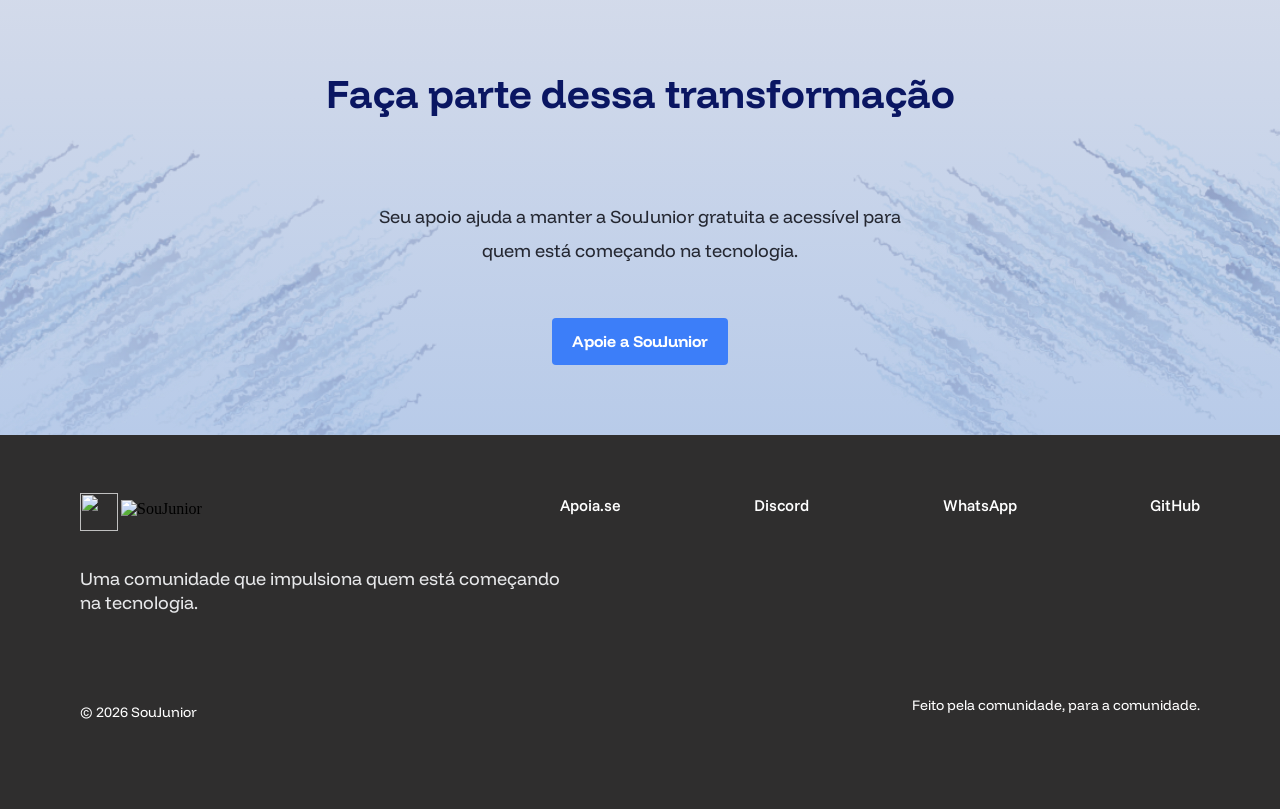
==== commit 7c702d02: "Ajusta header, logo e responsividade" ====
--- a/frontend/index.html
+++ b/frontend/index.html
@@ -16,10 +16,7 @@
     <header class="header">
       <div class="header-container">
         <a href="#" class="logomarca" aria-label="SouJunior — voltar ao topo">
-          <img class="icone" src="https://c.animaapp.com/MMr1Q--NL_HoixoJA_D-SA/img/icone.svg" alt="" />
-          <div class="vector-wrapper">
-            <img class="vector-7" src="https://c.animaapp.com/MMr1Q--NL_HoixoJA_D-SA/img/vector.svg" alt="SouJunior" />
-          </div>
+          <img class="vector-7" src="assets/images/logos/logo-blue-header.svg" alt="SouJunior" />
         </a>
         <a href="#" class="logo-mobile" aria-label="SouJunior — voltar ao topo">
           <img src="assets/images/header/Logomarca.png" alt="SouJunior" />
--- a/frontend/css/style.css
+++ b/frontend/css/style.css
@@ -137,7 +137,7 @@
 
 .landing-desktop-hi .header-container {
   display: flex;
-  width: 75rem;
+  width: 71.5625rem;
   max-width: calc(100% - 3rem);
   margin: 0 auto;
   align-items: center;
@@ -157,9 +157,9 @@
 }
 
 .landing-desktop-hi .vector-7 {
-  position: relative;
-  width: 9.5994rem;
-  height: 1.525rem;
+  display: block;
+  width: 12.75rem;
+  height: auto;
 }
 
 .landing-desktop-hi .navbar {
@@ -2458,9 +2458,14 @@
   /* Logo completa no topo do mobile */
   .landing-desktop-hi .header .logomarca {
     display: flex;
-    width: 9rem;
+    width: 9.5rem;
     height: auto;
     justify-content: flex-start;
+  }
+
+  .landing-desktop-hi .header .logomarca .vector-7 {
+    width: 9.95rem;
+    height: auto;
   }
 
   /* Ao rolar, esconde a logo completa */
@@ -2468,32 +2473,21 @@
     display: none;
   }
 
-  /* Ícone novo escondido antes do scroll */
   .landing-desktop-hi .header.scrolled .logo-mobile {
     display: flex;
     align-items: center;
     justify-content: center;
-    width: 2.375rem;
-    height: 2.375rem;
-  }
-
-  /* Mostra somente o ícone quando o header aparece */
-  .landing-desktop-hi .header.scrolled .logo-mobile {
-    display: flex;
-    align-items: center;
-    justify-content: center;
-    width: 2.375rem;
-    height: 2.375rem;
-  }
-
-  /* Tamanho da imagem */
+    width: 1.875rem;
+    height: 1.875rem;
+    flex: 0 0 1.875rem;
+  }
+
   .landing-desktop-hi .header.scrolled .logo-mobile img {
     display: block;
     width: 100%;
     height: 100%;
     object-fit: contain;
   }
-
 
 
   .landing-desktop-hi .header:not(.scrolled) .mobile-menu-button {
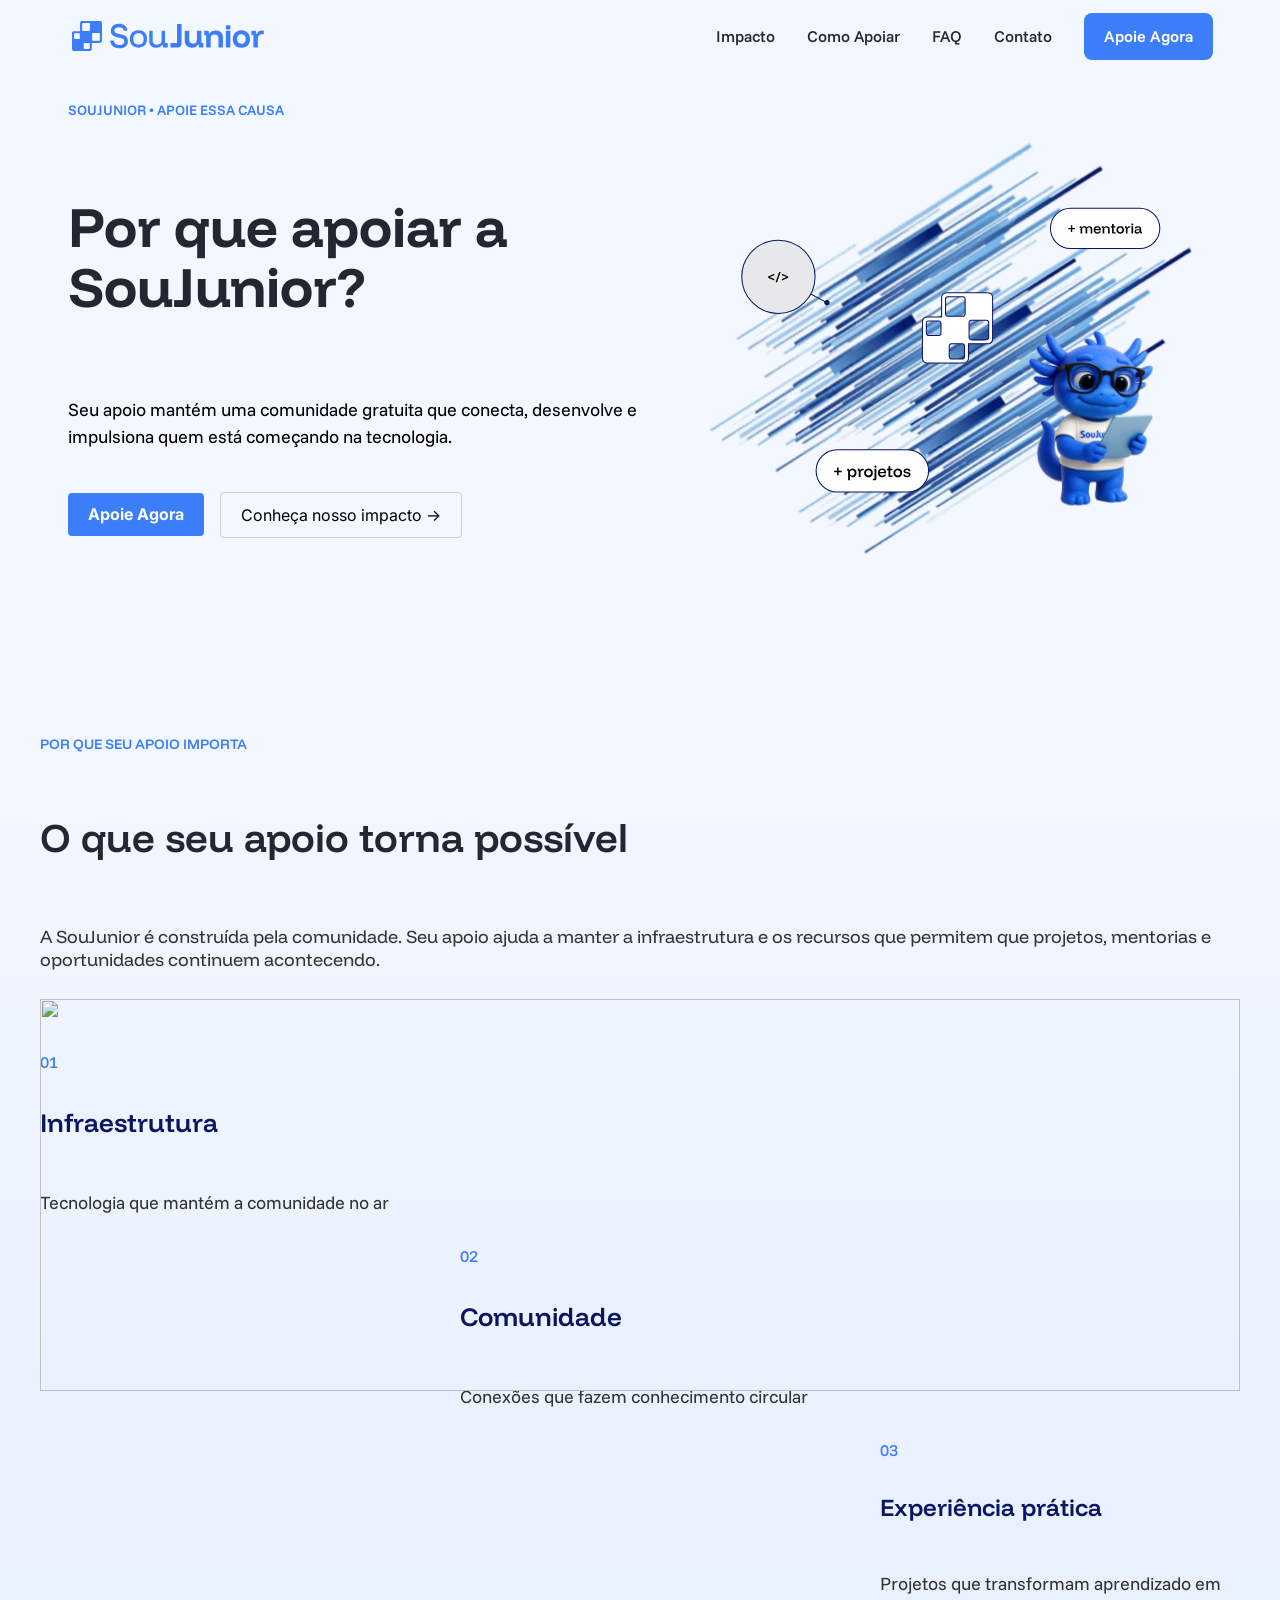
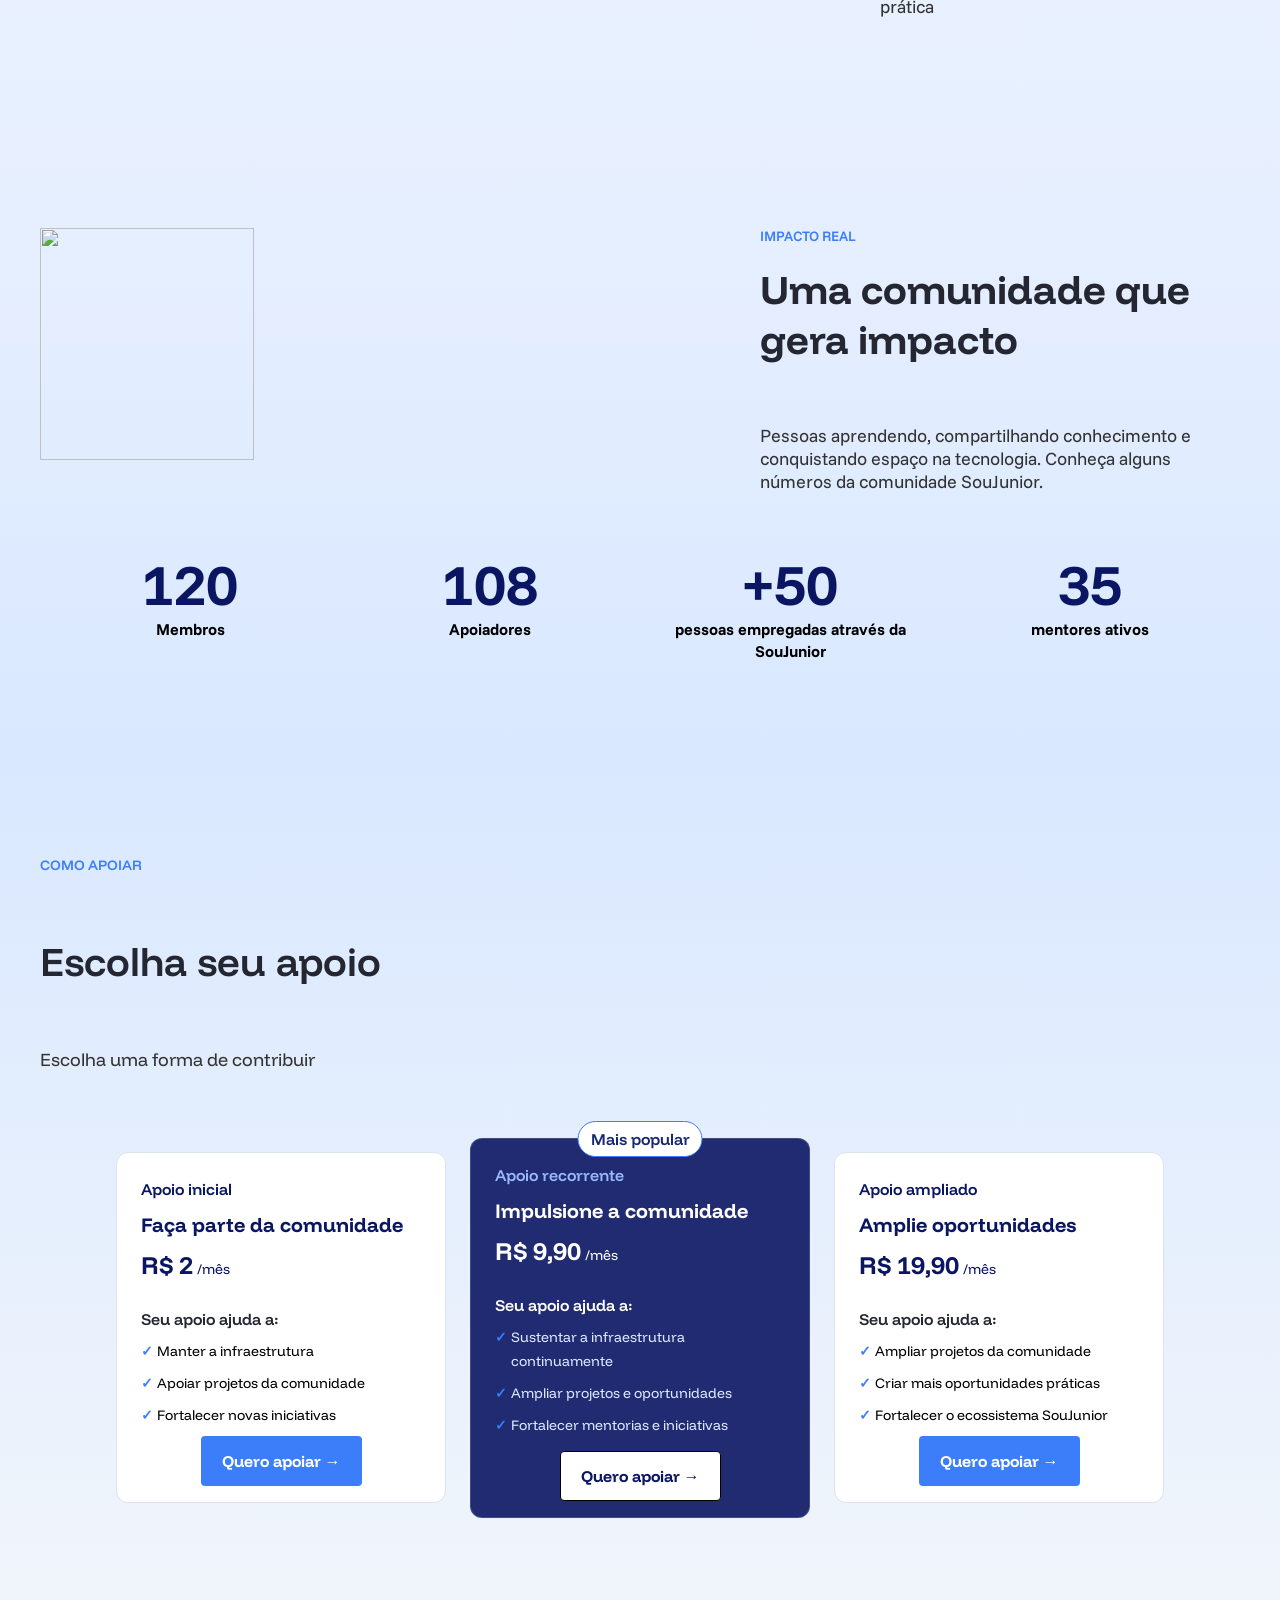
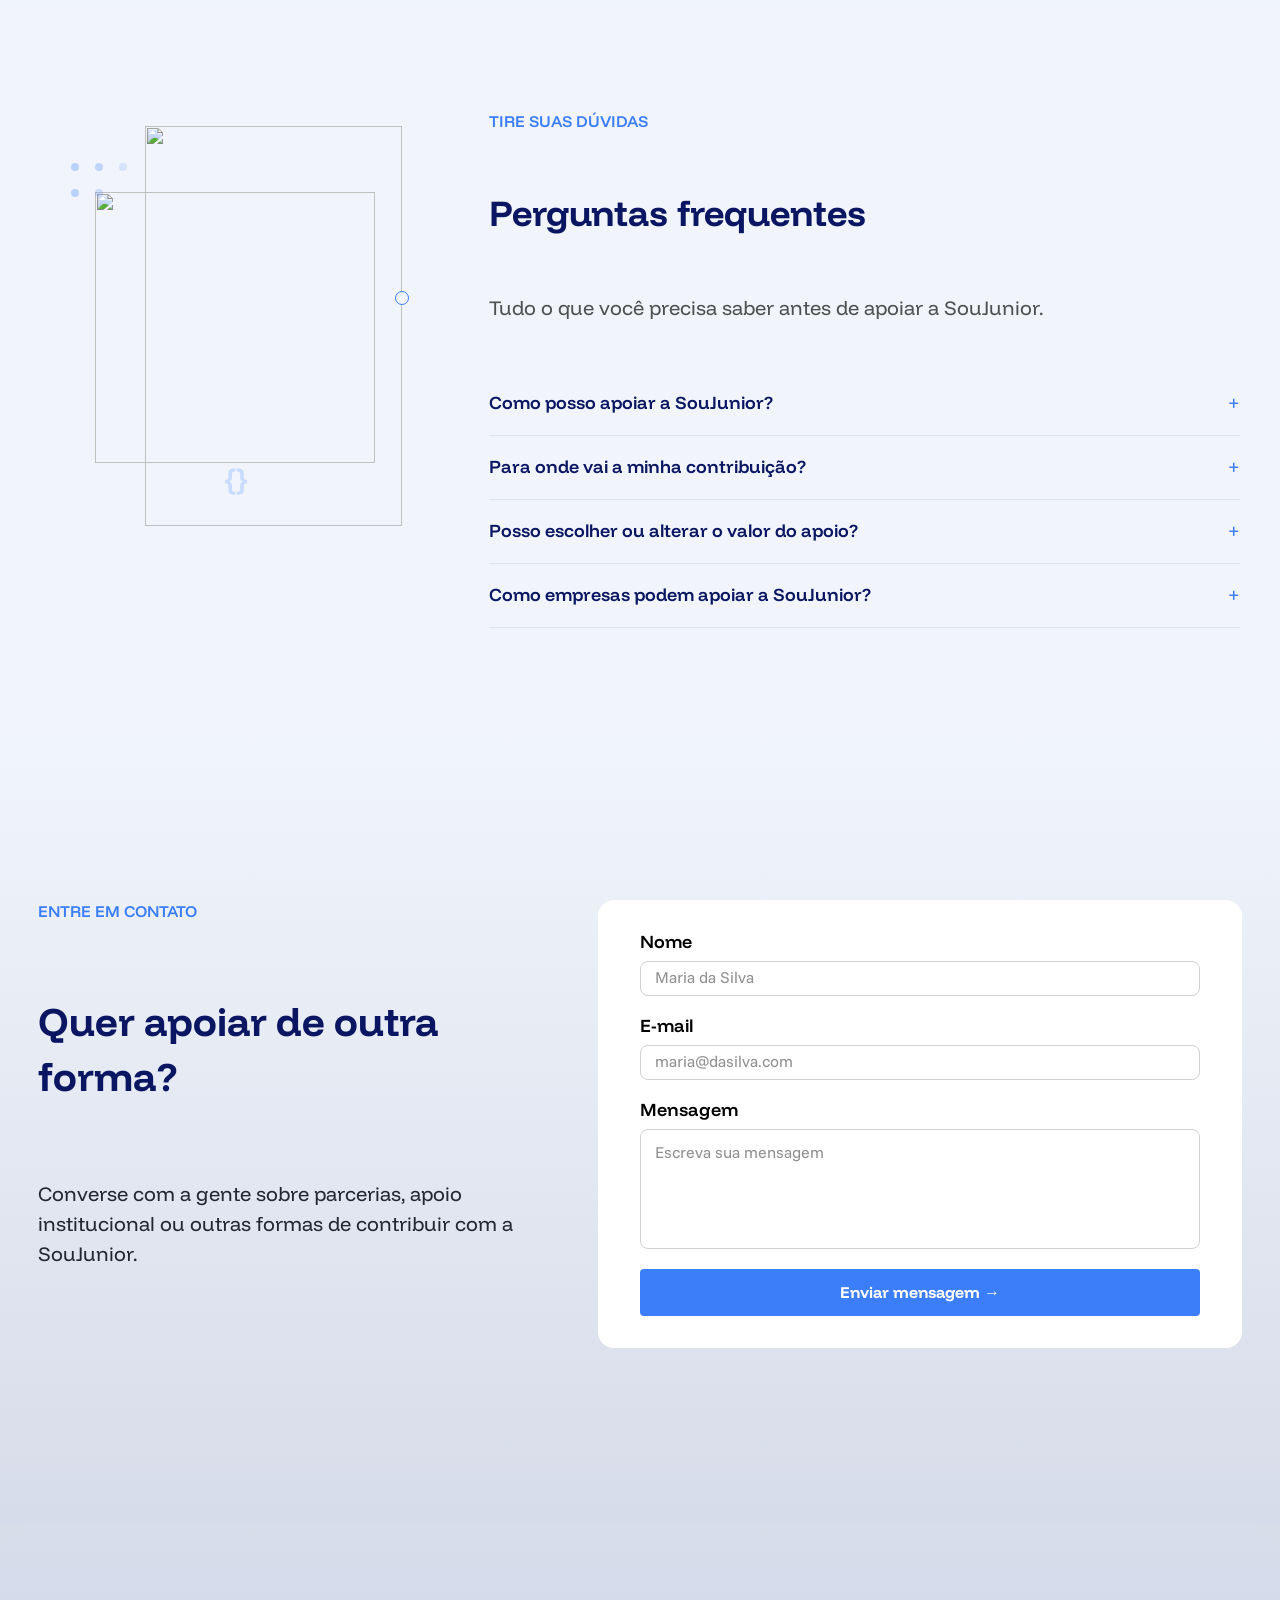
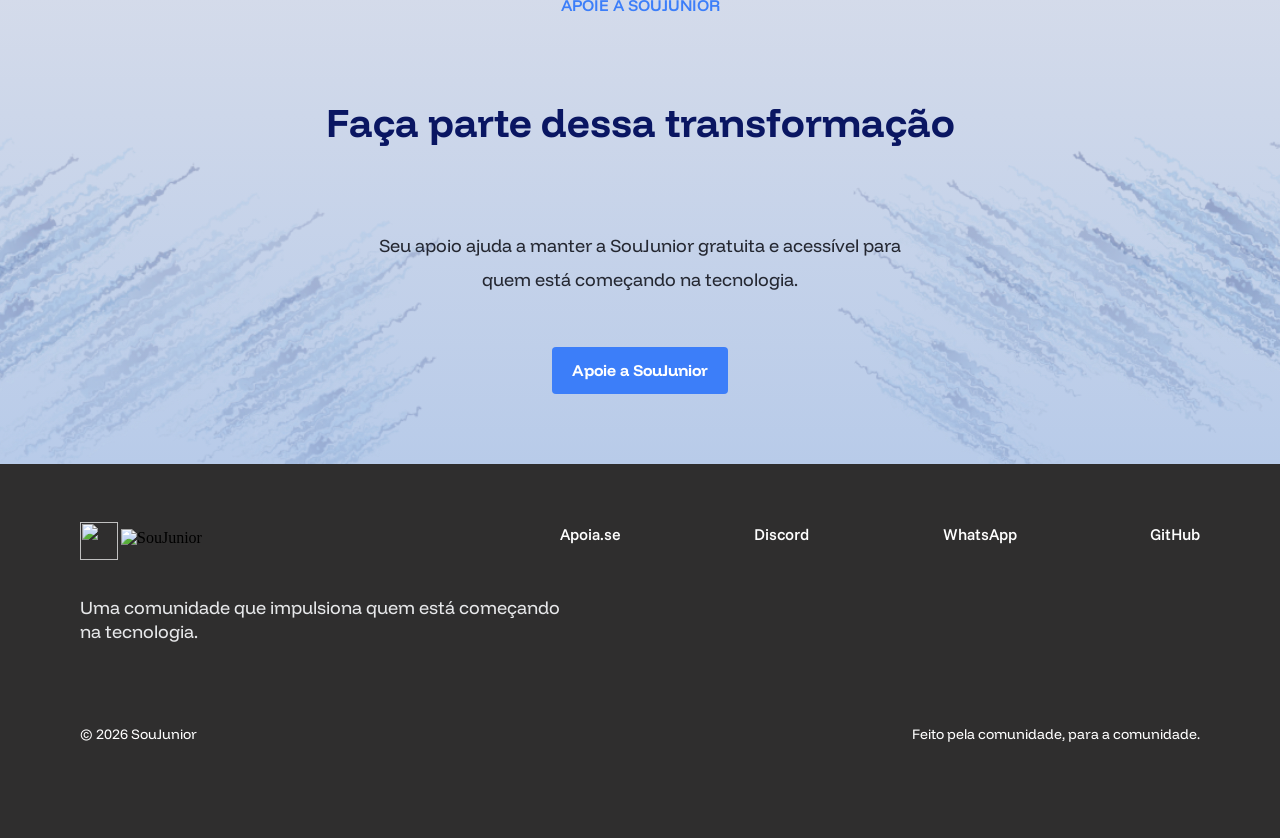
==== commit 4e65bc25: "Feat: Html semantico e melhorias no código do form.js" ====
--- a/frontend/index.html
+++ b/frontend/index.html
@@ -5,6 +5,8 @@
   <meta charset="utf-8" />
   <meta name="viewport" content="width=device-width, initial-scale=1" />
   <title>SouJunior — Apoie essa causa</title>
+  <meta name="description"
+    content="Apoie a SouJunior, comunidade gratuita que conecta, desenvolve e impulsiona quem está começando na tecnologia." />
   <link rel="icon" type="image/svg+xml" href="assets/images/header/Logomarca.svg" />
   <link rel="stylesheet" href="css/global.css" />
   <link rel="stylesheet" href="css/style.css" />
@@ -12,6 +14,8 @@
 
 <body>
   <div class="landing-desktop-hi">
+    <a class="skip-link" href="#conteudo-principal" >Pular para o conteúdo</a>
+
     <!-- ==================== HEADER / NAVEGAÇÃO ==================== -->
     <header class="header">
       <div class="header-container">
@@ -21,30 +25,31 @@
         <a href="#" class="logo-mobile" aria-label="SouJunior — voltar ao topo">
           <img src="assets/images/header/Logomarca.png" alt="SouJunior" />
         </a>
-        <nav class="navbar" aria-label="Navegação principal">
+        <nav class="navbar" id="menu-principal" aria-label="Navegação principal">
           <a href="#impacto" class="text-wrapper-53">Impacto</a>
           <a href="#como-apoiar" class="text-wrapper-53">Como Apoiar</a>
           <a href="#faq" class="text-wrapper-53">FAQ</a>
           <a href="#contato" class="text-wrapper-53">Contato</a>
           <a href="#como-apoiar" class="apoie-agora-CTA">
-            <div class="text-wrapper-54">Apoie Agora</div>
+            <span class="text-wrapper-54">Apoie Agora</span>
           </a>
         </nav>
 
-        <button class="mobile-menu-button" type="button" aria-label="Abrir menu" aria-expanded="false">
+        <button class="mobile-menu-button" type="button" aria-label="Abrir menu" aria-expanded="false"
+          aria-controls="menu-principal">
           ☰
         </button>
       </div>
     </header>
 
-    <main>
+    <main id="conteudo-principal">
       <!-- ==================== HERO ==================== -->
-      <section class="hero">
+      <section class="hero" aria-labelledby="hero-titulo">
         <div class="hero-container">
           <div class="hero-content">
             <div class="hero-copy">
               <p class="text-wrapper">SOUJUNIOR • APOIE ESSA CAUSA</p>
-              <h1 class="div">Por que apoiar a SouJunior?</h1>
+              <h1 class="div" id="hero-titulo">Por que apoiar a SouJunior?</h1>
               <p class="p">
                 Seu apoio mantém uma comunidade gratuita que conecta,
                 desenvolve e impulsiona quem está começando na tecnologia.
@@ -52,10 +57,10 @@
             </div>
             <div class="hero-actions">
               <a href="#como-apoiar" class="primary-button">
-                <div class="text-wrapper-2">Apoie Agora</div>
+                <span class="text-wrapper-2">Apoie Agora</span>
               </a>
               <a href="#impacto" class="secondary-button">
-                <div class="SECONDARY-CTA">Conheça nosso impacto →</div>
+                <span class="SECONDARY-CTA">Conheça nosso impacto <span aria-hidden="true">→</span></span>
               </a>
             </div>
           </div>
@@ -66,11 +71,11 @@
       </section>
 
       <!-- ==================== POR QUE APOIAR ==================== -->
-      <section class="support-reason">
+      <section class="support-reason" aria-labelledby="motivos-titulo">
         <div class="support-reason-2">
           <div class="support-intro">
             <p class="text-wrapper-6">POR QUE SEU APOIO IMPORTA</p>
-            <h2 class="text-wrapper-7">O que seu apoio torna possível</h2>
+            <h2 class="text-wrapper-7" id="motivos-titulo">O que seu apoio torna possível</h2>
             <p class="text-wrapper-8">
               A SouJunior é construída pela comunidade. Seu apoio ajuda a
               manter a infraestrutura e os recursos que permitem que projetos,
@@ -78,85 +83,87 @@
             </p>
           </div>
           <div class="support-reasons">
-            <div class="reason-row">
-              <div class="reason-item">
-                <div class="text-wrapper-9" aria-hidden="true">01</div>
-                <h3 class="text-wrapper-10">Infraestrutura</h3>
-                <p class="text-wrapper-11">
-                  Tecnologia que mantém a comunidade no ar
-                </p>
-              </div>
-            </div>
-            <div class="reason-item-wrapper">
-              <div class="reason-item">
-                <div class="text-wrapper-9" aria-hidden="true">02</div>
-                <h3 class="text-wrapper-10">Comunidade</h3>
-                <p class="text-wrapper-11">
-                  Conexões que fazem conhecimento circular
-                </p>
-              </div>
-            </div>
-            <div class="div-wrapper">
-              <div class="reason-item">
-                <div class="text-wrapper-9" aria-hidden="true">03</div>
-                <h3 class="text-wrapper-12">Experiência prática</h3>
-                <p class="text-wrapper-11">
-                  Projetos que transformam aprendizado em prática
-                </p>
-              </div>
-            </div>
+            <ol class="reason-list">
+              <li class="reason-row">
+                <div class="reason-item">
+                  <span class="text-wrapper-9" aria-hidden="true">01</span>
+                  <h3 class="text-wrapper-10">Infraestrutura</h3>
+                  <p class="text-wrapper-11">
+                    Tecnologia que mantém a comunidade no ar
+                  </p>
+                </div>
+              </li>
+              <li class="reason-item-wrapper">
+                <div class="reason-item">
+                  <span class="text-wrapper-9" aria-hidden="true">02</span>
+                  <h3 class="text-wrapper-10">Comunidade</h3>
+                  <p class="text-wrapper-11">
+                    Conexões que fazem conhecimento circular
+                  </p>
+                </div>
+              </li>
+              <li class="div-wrapper">
+                <div class="reason-item">
+                  <span class="text-wrapper-9" aria-hidden="true">03</span>
+                  <h3 class="text-wrapper-12">Experiência prática</h3>
+                  <p class="text-wrapper-11">
+                    Projetos que transformam aprendizado em prática
+                  </p>
+                </div>
+              </li>
+            </ol>
             <img class="reason-path" alt="" src="https://c.animaapp.com/MMr1Q--NL_HoixoJA_D-SA/img/reason-path.svg" />
           </div>
         </div>
       </section>
 
       <!-- ==================== IMPACTO ==================== -->
-      <section class="impact" id="impacto">
+      <section class="impact" id="impacto" aria-labelledby="impacto-titulo">
         <div class="impact-container">
           <img class="dot-grid" alt="" src="https://c.animaapp.com/MMr1Q--NL_HoixoJA_D-SA/img/dot-grid.svg" />
           <div class="impact-intro">
-            <div class="text-wrapper">IMPACTO REAL</div>
-            <h2 class="text-wrapper-13">Uma comunidade que gera impacto</h2>
+            <p class="text-wrapper">IMPACTO REAL</p>
+            <h2 class="text-wrapper-13" id="impacto-titulo">Uma comunidade que gera impacto</h2>
             <p class="text-wrapper-11">
               Pessoas aprendendo, compartilhando conhecimento e conquistando
               espaço na tecnologia. Conheça alguns números da comunidade
               SouJunior.
             </p>
           </div>
-          <div class="impact-metric">
-            <div class="metric">
-              <div class="text-wrapper-14">120</div>
-              <div class="text-wrapper-15">Membros</div>
-            </div>
-            <div class="metric-2">
-              <div class="text-wrapper-14">108</div>
-              <div class="text-wrapper-15">Apoiadores</div>
-            </div>
-            <div class="metric-3">
-              <div class="text-wrapper-14">+50</div>
-              <p class="text-wrapper-15">
+          <ul class="impact-metric">
+            <li class="metric">
+              <span class="text-wrapper-14">120</span>
+              <span class="text-wrapper-15">Membros</span>
+            </li>
+            <li class="metric-2">
+              <span class="text-wrapper-14">108</span>
+              <span class="text-wrapper-15">Apoiadores</span>
+            </li>
+            <li class="metric-3">
+              <span class="text-wrapper-14">+50</span>
+              <span class="text-wrapper-15">
                 pessoas empregadas através da SouJunior
-              </p>
-            </div>
-            <div class="metric-4">
-              <div class="text-wrapper-14">35</div>
-              <div class="text-wrapper-15">mentores ativos</div>
-            </div>
-          </div>
+              </span>
+            </li>
+            <li class="metric-4">
+              <span class="text-wrapper-14">35</span>
+              <span class="text-wrapper-15">mentores ativos</span>
+            </li>
+          </ul>
         </div>
       </section>
 
       <!-- ==================== COMO APOIAR ==================== -->
-      <section class="support" id="como-apoiar">
+      <section class="support" id="como-apoiar" aria-labelledby="como-apoiar-titulo">
         <div class="support-container">
           <div class="support-intro-2">
-            <div class="text-wrapper-17">COMO APOIAR</div>
-            <h2 class="text-wrapper-18">Escolha seu apoio</h2>
+            <p class="text-wrapper-17">COMO APOIAR</p>
+            <h2 class="text-wrapper-18" id="como-apoiar-titulo">Escolha seu apoio</h2>
             <p class="text-wrapper-19">Escolha uma forma de contribuir</p>
           </div>
-          <div class="support-options">
-
-            <article class="support-option">
+          <ul class="support-options">
+
+            <li class="support-option">
               <div class="support-option__content">
                 <h3 class="support-option__eyebrow">Apoio inicial</h3>
                 <div class="support-option__header">
@@ -177,10 +184,10 @@
                 </div>
               </div>
               <a href="https://novo.apoia.se/support/soujunior/new" target="_blank" rel="noopener noreferrer"
-                class="support-option__cta">Quero apoiar →</a>
-            </article>
-
-            <article class="support-option support-option--featured">
+                class="support-option__cta"><span>Quero apoiar <span aria-hidden="true">→</span></span></a>
+            </li>
+
+            <li class="support-option support-option--featured">
               <span class="support-option__badge">Mais popular</span>
               <div class="support-option__content">
                 <h3 class="support-option__eyebrow">Apoio recorrente</h3>
@@ -202,10 +209,10 @@
                 </div>
               </div>
               <a href="https://novo.apoia.se/support/soujunior/new" target="_blank" rel="noopener noreferrer"
-                class="support-option__cta">Quero apoiar →</a>
-            </article>
-
-            <article class="support-option">
+                class="support-option__cta"><span>Quero apoiar <span aria-hidden="true">→</span></span></a>
+            </li>
+
+            <li class="support-option">
               <div class="support-option__content">
                 <h3 class="support-option__eyebrow">Apoio ampliado</h3>
                 <div class="support-option__header">
@@ -226,10 +233,10 @@
                 </div>
               </div>
               <a href="https://novo.apoia.se/support/soujunior/new" target="_blank" rel="noopener noreferrer"
-                class="support-option__cta">Quero apoiar →</a>
-            </article>
-
-          </div>
+                class="support-option__cta"><span>Quero apoiar <span aria-hidden="true">→</span></span></a>
+            </li>
+
+          </ul>
           <div class="support-carousel-controls" aria-hidden="true">
             <span class="carousel-arrow"><span class="arrow-symbol">←</span></span>
 
@@ -246,7 +253,7 @@
       </section>
 
       <!-- ==================== FAQ ==================== -->
-      <section class="FAQ" id="faq">
+      <section class="FAQ" id="faq" aria-labelledby="faq-titulo">
         <div class="FAQ-container">
           <div class="FAQ-visual" aria-hidden="true">
             <div class="text-wrapper-37">{}</div>
@@ -262,19 +269,22 @@
           </div>
           <div class="FAQ-content">
             <div class="FAQ-intro">
-              <div class="text-wrapper-38">TIRE SUAS DÚVIDAS</div>
-              <h2 class="text-wrapper-39">Perguntas frequentes</h2>
+              <p class="text-wrapper-38">TIRE SUAS DÚVIDAS</p>
+              <h2 class="text-wrapper-39" id="faq-titulo">Perguntas frequentes</h2>
               <p class="text-wrapper-40">
                 Tudo o que você precisa saber antes de apoiar a SouJunior.
               </p>
             </div>
             <div class="FAQ-list">
               <div class="FAQ-item">
-                <button class="FAQ-question" type="button" aria-expanded="false" aria-controls="faq-resposta-1">
-                  <span class="text-wrapper-41">Como posso apoiar a SouJunior?</span>
-                  <span class="text-wrapper-42" aria-hidden="true">+</span>
-                </button>
-                <div class="FAQ-answer" id="faq-resposta-1">
+                <h3 class="FAQ-heading">
+                  <button class="FAQ-question" type="button" id="faq-pergunta-1" aria-expanded="false"
+                    aria-controls="faq-resposta-1">
+                    <span class="text-wrapper-41">Como posso apoiar a SouJunior?</span>
+                    <span class="text-wrapper-42" aria-hidden="true">+</span>
+                  </button>
+                </h3>
+                <div class="FAQ-answer" id="faq-resposta-1" role="region" aria-labelledby="faq-pergunta-1">
                   <p>
                     Você pode apoiar a SouJunior de diferentes formas, como contribuindo
                     financeiramente, através dos nossos planos disponíveis, oferecendo
@@ -285,11 +295,14 @@
               </div>
 
               <div class="FAQ-item">
-                <button class="FAQ-question" type="button" aria-expanded="false" aria-controls="faq-resposta-2">
-                  <span class="text-wrapper-41">Para onde vai a minha contribuição?</span>
-                  <span class="text-wrapper-42" aria-hidden="true">+</span>
-                </button>
-                <div class="FAQ-answer" id="faq-resposta-2">
+                <h3 class="FAQ-heading">
+                  <button class="FAQ-question" type="button" id="faq-pergunta-2" aria-expanded="false"
+                    aria-controls="faq-resposta-2">
+                    <span class="text-wrapper-41">Para onde vai a minha contribuição?</span>
+                    <span class="text-wrapper-42" aria-hidden="true">+</span>
+                  </button>
+                </h3>
+                <div class="FAQ-answer" id="faq-resposta-2" role="region" aria-labelledby="faq-pergunta-2">
                   <p>
                     As contribuições ajudam a fortalecer e manter as iniciativas da
                     SouJunior, apoiando projetos, atividades e oportunidades voltadas
@@ -300,11 +313,14 @@
               </div>
 
               <div class="FAQ-item">
-                <button class="FAQ-question" type="button" aria-expanded="false" aria-controls="faq-resposta-3">
-                  <span class="text-wrapper-41">Posso escolher ou alterar o valor do apoio?</span>
-                  <span class="text-wrapper-42" aria-hidden="true">+</span>
-                </button>
-                <div class="FAQ-answer" id="faq-resposta-3">
+                <h3 class="FAQ-heading">
+                  <button class="FAQ-question" type="button" id="faq-pergunta-3" aria-expanded="false"
+                    aria-controls="faq-resposta-3">
+                    <span class="text-wrapper-41">Posso escolher ou alterar o valor do apoio?</span>
+                    <span class="text-wrapper-42" aria-hidden="true">+</span>
+                  </button>
+                </h3>
+                <div class="FAQ-answer" id="faq-resposta-3" role="region" aria-labelledby="faq-pergunta-3">
                   <p>
                     Sim. Você pode escolher a forma de apoio que melhor se encaixa na
                     sua realidade. Caso queira contribuir de uma maneira diferente das
@@ -314,11 +330,14 @@
               </div>
 
               <div class="FAQ-item">
-                <button class="FAQ-question" type="button" aria-expanded="false" aria-controls="faq-resposta-4">
-                  <span class="text-wrapper-41">Como empresas podem apoiar a SouJunior?</span>
-                  <span class="text-wrapper-42" aria-hidden="true">+</span>
-                </button>
-                <div class="FAQ-answer" id="faq-resposta-4">
+                <h3 class="FAQ-heading">
+                  <button class="FAQ-question" type="button" id="faq-pergunta-4" aria-expanded="false"
+                    aria-controls="faq-resposta-4">
+                    <span class="text-wrapper-41">Como empresas podem apoiar a SouJunior?</span>
+                    <span class="text-wrapper-42" aria-hidden="true">+</span>
+                  </button>
+                </h3>
+                <div class="FAQ-answer" id="faq-resposta-4" role="region" aria-labelledby="faq-pergunta-4">
                   <p>
                     Empresas podem apoiar por meio de parcerias, patrocínios,
                     oportunidades, mentorias e outras formas de colaboração. Para
@@ -333,20 +352,27 @@
       </section>
 
       <!-- ==================== CONTATO ==================== -->
-      <section class="contact" id="contato">
+      <section class="contact" id="contato" aria-labelledby="contato-titulo">
         <div class="contact-container">
           <div class="contact-content">
             <div class="contact-info">
               <div class="contact-header">
-                <div class="text-wrapper-38">ENTRE EM CONTATO</div>
-              </div>
-              <h2 class="text-wrapper-43">Quer apoiar de outra forma?</h2>
+                <p class="text-wrapper-38">ENTRE EM CONTATO</p>
+              </div>
+              <h2 class="text-wrapper-43" id="contato-titulo">Quer apoiar de outra forma?</h2>
               <p class="text-wrapper-44">
                 Converse com a gente sobre parcerias, apoio institucional ou
                 outras formas de contribuir com a SouJunior.
               </p>
             </div>
-            <form class="contact-form" id="contact-form" novalidate>
+            <form class="contact-form" id="contact-form" name="contato" method="POST" data-netlify="true"
+              netlify-honeypot="bot-field" aria-labelledby="contato-titulo" novalidate>
+              <p hidden>
+                <label>Não preencha isto: <input name="bot-field" /></label>
+              </p>
+
+              <input type="hidden" name="form-name" value="contato" />
+
               <div class="contact-form-content">
                 <div class="div-4">
                   <label for="contato-nome" class="text-wrapper-45">Nome</label>
@@ -370,33 +396,33 @@
                   </div>
                 </div>
                 <button type="submit" class="CTA-2">
-                  <div class="text-wrapper-25">Enviar mensagem →</div>
+                  <span class="text-wrapper-25">Enviar mensagem <span aria-hidden="true">→</span></span>
                 </button>
               </div>
             </form>
           </div>
         </div>
       </section>
+
+      <!-- ==================== CTA FINAL ==================== -->
+      <section class="full-final-CTA" aria-labelledby="cta-final-titulo">
+        <div class="final-CTA">
+          <div class="final-CTA-container">
+            <p class="text-wrapper-48">APOIE A SOUJUNIOR</p>
+            <h2 class="text-wrapper-49" id="cta-final-titulo">Faça parte dessa transformação</h2>
+            <p class="text-wrapper-50">
+              Seu apoio ajuda a manter a SouJunior gratuita e acessível para
+              quem está começando na tecnologia.
+            </p>
+            <a href="https://apoia.se/soujunior" target="_blank" rel="noopener noreferrer" class="CTA-3">
+              <span class="text-wrapper-25">Apoie a SouJunior</span>
+            </a>
+          </div>
+          <img class="cta-streaks-left" alt="" src="assets/images/desenho-final-cta/final-cta-left-streaks.png" />
+          <img class="cta-streaks-right" alt="" src="assets/images/desenho-final-cta/final-cta-right-streaks.png" />
+        </div>
+      </section>
     </main>
-
-    <!-- ==================== CTA FINAL ==================== -->
-    <div class="full-final-CTA">
-      <div class="final-CTA">
-        <div class="final-CTA-container">
-          <div class="text-wrapper-48">APOIE A SOUJUNIOR</div>
-          <h2 class="text-wrapper-49">Faça parte dessa transformação</h2>
-          <p class="text-wrapper-50">
-            Seu apoio ajuda a manter a SouJunior gratuita e acessível para
-            quem está começando na tecnologia.
-          </p>
-          <a href="https://apoia.se/soujunior" target="_blank" rel="noopener noreferrer" class="CTA-3">
-            <div class="text-wrapper-25">Apoie a SouJunior</div>
-          </a>
-        </div>
-        <img class="cta-streaks-left" alt="" src="assets/images/desenho-final-cta/final-cta-left-streaks.png" />
-        <img class="cta-streaks-right" alt="" src="assets/images/desenho-final-cta/final-cta-right-streaks.png" />
-      </div>
-    </div>
 
     <!-- ==================== FOOTER ==================== -->
     <footer class="footer">
@@ -425,7 +451,7 @@
         </div>
         <img class="vector-6" alt="" src="https://c.animaapp.com/MMr1Q--NL_HoixoJA_D-SA/img/vector-8.svg" />
         <div class="footer-bottom">
-          <div class="text-wrapper-52">© 2026 SouJunior</div>
+          <p class="text-wrapper-52">© 2026 SouJunior</p>
           <p class="text-wrapper-52">
             Feito pela comunidade, para a comunidade.
           </p>
--- a/frontend/css/style.css
+++ b/frontend/css/style.css
@@ -1819,6 +1819,20 @@
   border-radius: 0.25rem;
   overflow: hidden;
   cursor: pointer;
+}
+
+.landing-desktop-hi .frame.has-error,
+.landing-desktop-hi .frame-2.has-error,
+.landing-desktop-hi .frame-3.has-error {
+  border-color: #d93025;
+}
+
+.landing-desktop-hi .field-error {
+  margin: 0;
+  font-family: "Funnel Sans", Helvetica;
+  font-size: 0.875rem;
+  line-height: 1.25rem;
+  color: #d93025;
 }
 
 
@@ -3098,4 +3112,57 @@
     background-color: #2f68d4;
   }
 
+}
+/* ==========================================================================
+   HTML SEMÂNTICO — CSS COMPLEMENTAR
+   ========================================================================== */
+
+/* Listas (ol/ul) usadas como layout: sem margem, recuo ou marcador.
+   Especificidade baixa de propósito: as regras por classe continuam vencendo. */
+.landing-desktop-hi ol,
+.landing-desktop-hi ul {
+  margin: 0;
+  padding: 0;
+  list-style: none;
+}
+
+/* Link "Pular para o conteúdo" — aparece só quando recebe foco pelo teclado */
+.landing-desktop-hi .skip-link {
+  position: absolute;
+  top: 0;
+  left: 0;
+  z-index: 1100;
+  padding: 0.75rem 1rem;
+  background-color: #0a1662;
+  color: #ffffff;
+  font-family: "Funnel Sans", Helvetica;
+  font-weight: 600;
+  border-radius: 0 0 0.5rem 0;
+  transform: translateY(-120%);
+}
+
+.landing-desktop-hi .skip-link:focus {
+  transform: translateY(0);
+}
+
+/* Lista ordenada dos motivos (substitui as divs dentro de .support-reasons) */
+.landing-desktop-hi .reason-list {
+  display: flex;
+  flex-direction: column;
+  align-items: flex-start;
+  justify-content: center;
+  gap: 0.9375rem;
+  width: 100%;
+}
+
+/* Título <h3> que envolve o botão do FAQ */
+.landing-desktop-hi .FAQ-heading {
+  margin: 0;
+  font: inherit;
+}
+
+@media (max-width: 768px) {
+  .landing-desktop-hi .reason-list {
+    gap: 0;
+  }
 }
